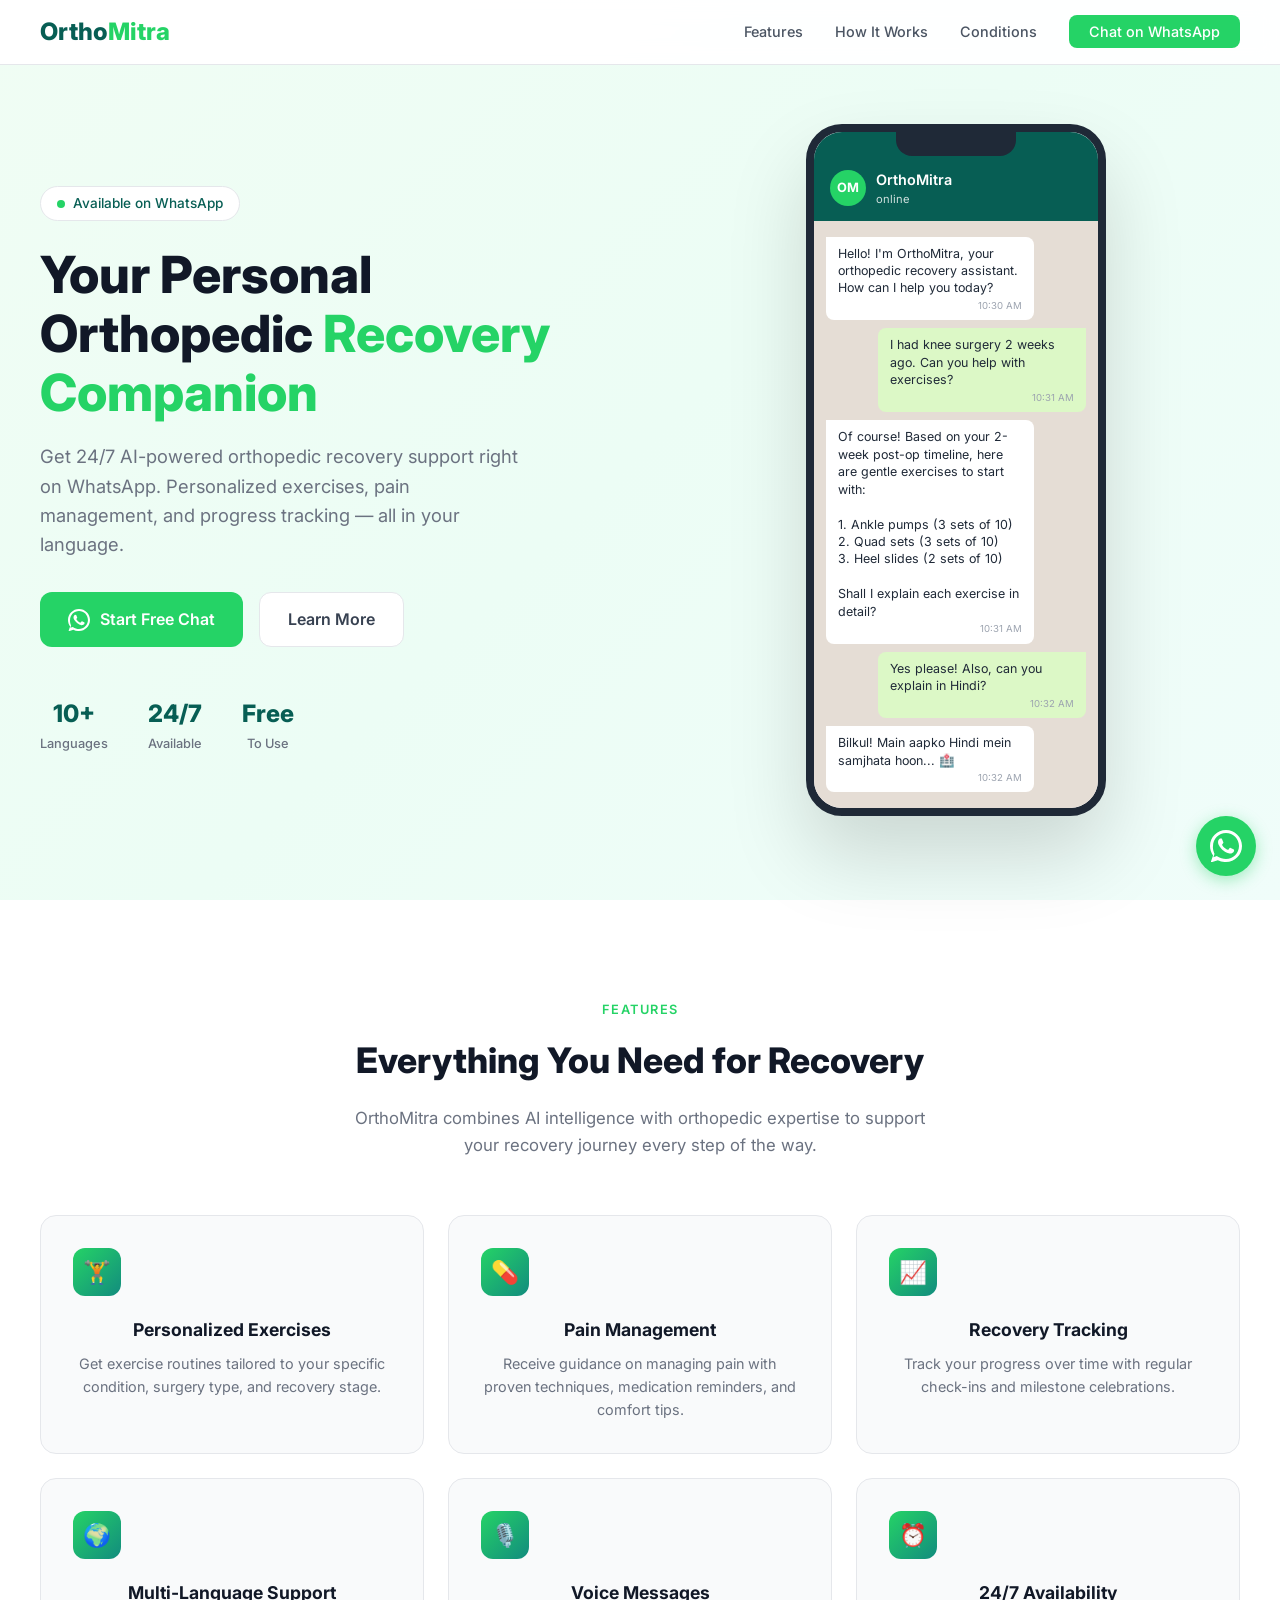
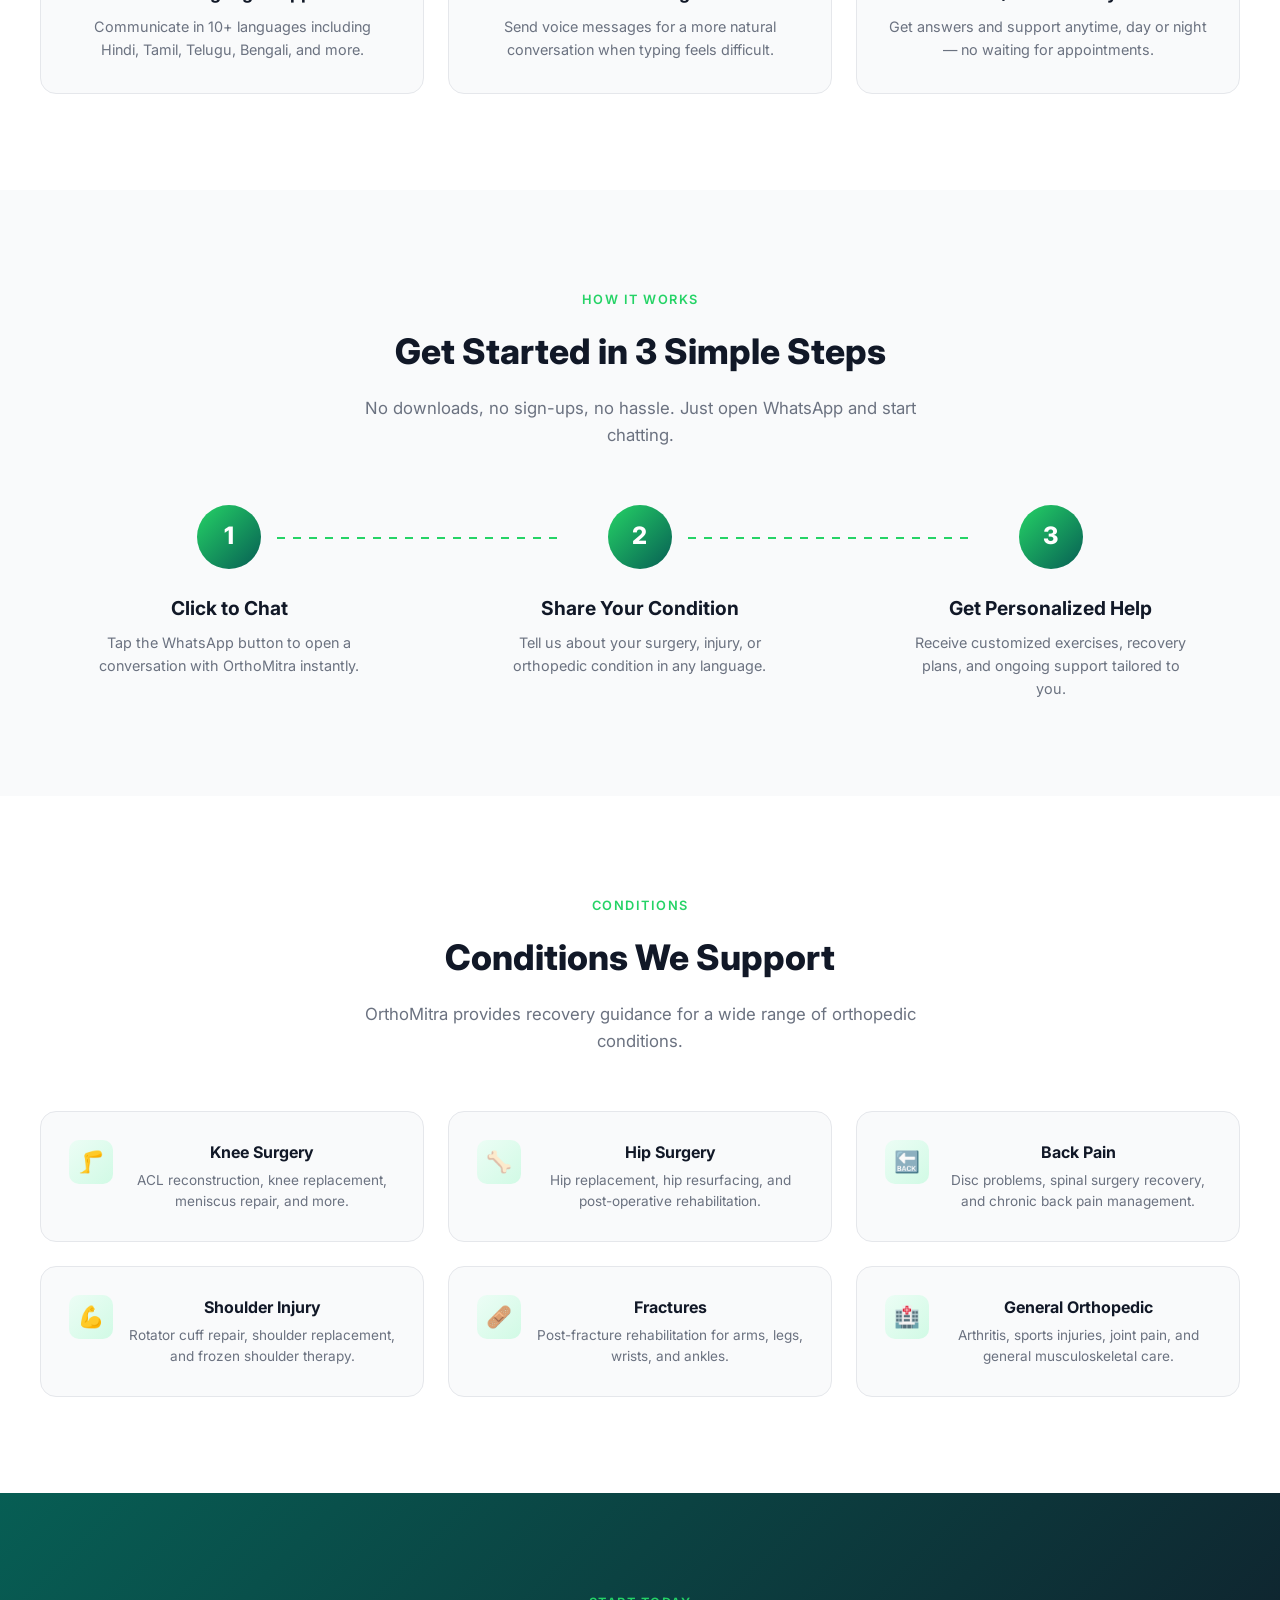
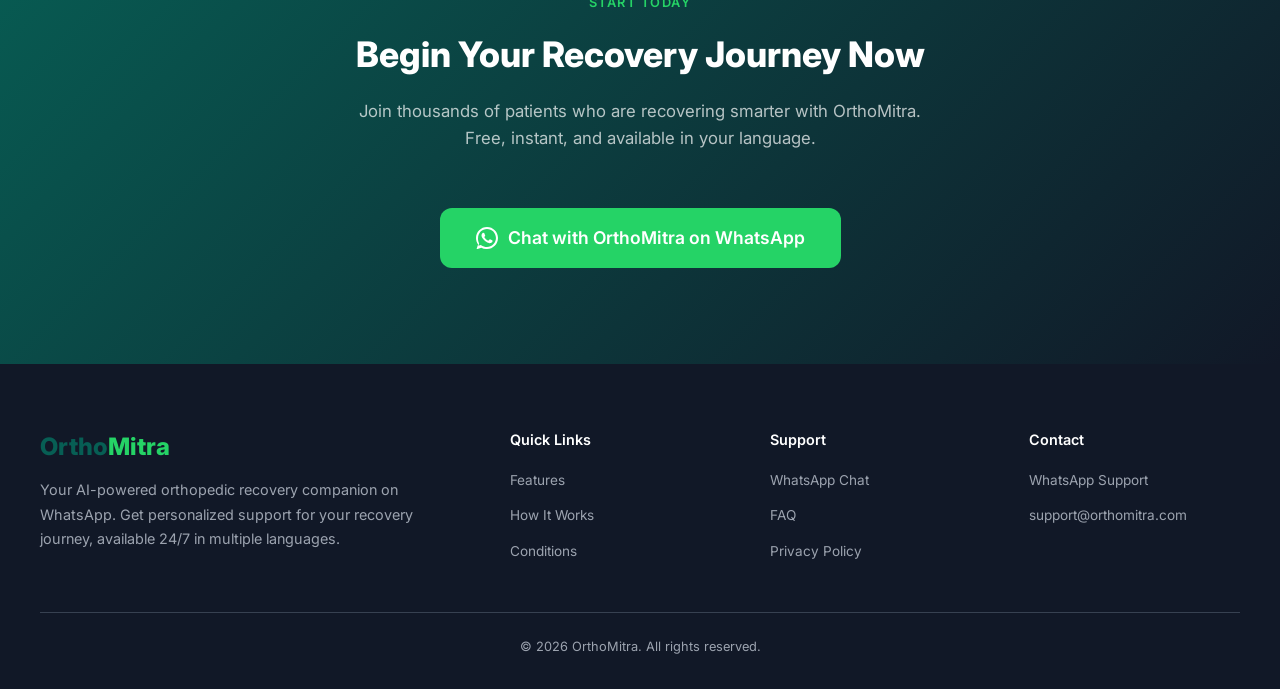
==== index.html @ d4fd75f3 "Add OrthoMitra landing page Single-page landing site for AI-powered orthopedic recovery assistant on" ====
<!DOCTYPE html>
<html lang="en">
<head>
    <meta charset="UTF-8">
    <meta name="viewport" content="width=device-width, initial-scale=1.0">
    <title>OrthoMitra - AI-Powered Orthopedic Recovery Assistant on WhatsApp</title>
    <meta name="description" content="OrthoMitra is your personal AI-powered orthopedic recovery companion available 24/7 on WhatsApp. Get personalized exercises, pain management tips, and recovery tracking.">
    <link rel="preconnect" href="https://fonts.googleapis.com">
    <link rel="preconnect" href="https://fonts.gstatic.com" crossorigin>
    <link href="https://fonts.googleapis.com/css2?family=Inter:wght@400;500;600;700;800&display=swap" rel="stylesheet">
    <style>
        *, *::before, *::after {
            margin: 0;
            padding: 0;
            box-sizing: border-box;
        }

        :root {
            --green: #25D366;
            --green-dark: #1da851;
            --teal: #075E54;
            --teal-light: #128C7E;
            --white: #ffffff;
            --gray-50: #f9fafb;
            --gray-100: #f3f4f6;
            --gray-200: #e5e7eb;
            --gray-400: #9ca3af;
            --gray-500: #6b7280;
            --gray-600: #4b5563;
            --gray-700: #374151;
            --gray-800: #1f2937;
            --gray-900: #111827;
        }

        html {
            scroll-behavior: smooth;
        }

        body {
            font-family: 'Inter', sans-serif;
            color: var(--gray-800);
            line-height: 1.6;
            overflow-x: hidden;
        }

        a {
            text-decoration: none;
            color: inherit;
        }

        /* Navbar */
        .navbar {
            position: fixed;
            top: 0;
            left: 0;
            right: 0;
            z-index: 1000;
            background: rgba(255, 255, 255, 0.95);
            backdrop-filter: blur(10px);
            border-bottom: 1px solid var(--gray-200);
            padding: 0 24px;
        }

        .navbar-inner {
            max-width: 1200px;
            margin: 0 auto;
            display: flex;
            align-items: center;
            justify-content: space-between;
            height: 64px;
        }

        .logo {
            font-size: 1.5rem;
            font-weight: 800;
            color: var(--teal);
        }

        .logo span {
            color: var(--green);
        }

        .nav-links {
            display: flex;
            gap: 32px;
            list-style: none;
        }

        .nav-links a {
            font-size: 0.9rem;
            font-weight: 500;
            color: var(--gray-600);
            transition: color 0.2s;
        }

        .nav-links a:hover {
            color: var(--teal);
        }

        .nav-cta {
            background: var(--green);
            color: var(--white) !important;
            padding: 8px 20px;
            border-radius: 8px;
            font-weight: 600;
            transition: background 0.2s;
        }

        .nav-cta:hover {
            background: var(--green-dark);
        }

        .mobile-menu-btn {
            display: none;
            background: none;
            border: none;
            cursor: pointer;
            padding: 8px;
        }

        .mobile-menu-btn span {
            display: block;
            width: 24px;
            height: 2px;
            background: var(--gray-700);
            margin: 6px 0;
            transition: 0.3s;
        }

        /* Hero */
        .hero {
            padding: 120px 24px 80px;
            background: linear-gradient(135deg, #f0fdf4 0%, #ecfdf5 50%, #f0fdfa 100%);
            min-height: 100vh;
            display: flex;
            align-items: center;
        }

        .hero-inner {
            max-width: 1200px;
            margin: 0 auto;
            display: grid;
            grid-template-columns: 1fr 1fr;
            gap: 64px;
            align-items: center;
            width: 100%;
        }

        .hero-badge {
            display: inline-flex;
            align-items: center;
            gap: 8px;
            background: var(--white);
            border: 1px solid var(--gray-200);
            border-radius: 100px;
            padding: 6px 16px;
            font-size: 0.85rem;
            font-weight: 500;
            color: var(--teal);
            margin-bottom: 24px;
        }

        .hero-badge-dot {
            width: 8px;
            height: 8px;
            background: var(--green);
            border-radius: 50%;
            animation: pulse 2s infinite;
        }

        @keyframes pulse {
            0%, 100% { opacity: 1; }
            50% { opacity: 0.5; }
        }

        .hero h1 {
            font-size: 3.2rem;
            font-weight: 800;
            line-height: 1.15;
            color: var(--gray-900);
            margin-bottom: 20px;
        }

        .hero h1 .highlight {
            color: var(--green);
        }

        .hero-subtitle {
            font-size: 1.15rem;
            color: var(--gray-500);
            margin-bottom: 32px;
            max-width: 480px;
        }

        .hero-buttons {
            display: flex;
            gap: 16px;
            margin-bottom: 48px;
            flex-wrap: wrap;
        }

        .btn {
            display: inline-flex;
            align-items: center;
            gap: 10px;
            padding: 14px 28px;
            border-radius: 12px;
            font-size: 1rem;
            font-weight: 600;
            font-family: 'Inter', sans-serif;
            cursor: pointer;
            border: none;
            transition: all 0.2s;
        }

        .btn-primary {
            background: var(--green);
            color: var(--white);
        }

        .btn-primary:hover {
            background: var(--green-dark);
            transform: translateY(-1px);
            box-shadow: 0 4px 12px rgba(37, 211, 102, 0.4);
        }

        .btn-secondary {
            background: var(--white);
            color: var(--gray-700);
            border: 1px solid var(--gray-200);
        }

        .btn-secondary:hover {
            border-color: var(--gray-400);
            transform: translateY(-1px);
        }

        .hero-stats {
            display: flex;
            gap: 40px;
        }

        .hero-stat {
            text-align: center;
        }

        .hero-stat-value {
            font-size: 1.5rem;
            font-weight: 800;
            color: var(--teal);
        }

        .hero-stat-label {
            font-size: 0.8rem;
            color: var(--gray-500);
            font-weight: 500;
        }

        /* Phone Mockup */
        .phone-mockup {
            position: relative;
            display: flex;
            justify-content: center;
        }

        .phone {
            width: 300px;
            background: var(--white);
            border-radius: 36px;
            border: 8px solid var(--gray-800);
            overflow: hidden;
            box-shadow: 0 40px 80px rgba(0, 0, 0, 0.15);
            position: relative;
        }

        .phone-notch {
            position: absolute;
            top: 0;
            left: 50%;
            transform: translateX(-50%);
            width: 120px;
            height: 24px;
            background: var(--gray-800);
            border-radius: 0 0 16px 16px;
            z-index: 10;
        }

        .phone-header {
            background: var(--teal);
            padding: 36px 16px 12px;
            display: flex;
            align-items: center;
            gap: 10px;
        }

        .phone-avatar {
            width: 36px;
            height: 36px;
            background: var(--green);
            border-radius: 50%;
            display: flex;
            align-items: center;
            justify-content: center;
            font-size: 0.8rem;
            font-weight: 700;
            color: var(--white);
        }

        .phone-header-text {
            color: var(--white);
        }

        .phone-header-name {
            font-size: 0.9rem;
            font-weight: 600;
        }

        .phone-header-status {
            font-size: 0.7rem;
            opacity: 0.8;
        }

        .phone-chat {
            background: #e5ddd5;
            padding: 16px 12px;
            min-height: 360px;
            display: flex;
            flex-direction: column;
            gap: 8px;
        }

        .chat-bubble {
            max-width: 80%;
            padding: 8px 12px;
            border-radius: 8px;
            font-size: 0.78rem;
            line-height: 1.4;
        }

        .chat-bubble.received {
            background: var(--white);
            align-self: flex-start;
            border-top-left-radius: 0;
        }

        .chat-bubble.sent {
            background: #dcf8c6;
            align-self: flex-end;
            border-top-right-radius: 0;
        }

        .chat-time {
            font-size: 0.6rem;
            color: var(--gray-400);
            text-align: right;
            margin-top: 2px;
        }

        /* Sections shared */
        .section {
            padding: 96px 24px;
        }

        .section-inner {
            max-width: 1200px;
            margin: 0 auto;
        }

        .section-label {
            display: inline-block;
            font-size: 0.8rem;
            font-weight: 600;
            color: var(--green);
            text-transform: uppercase;
            letter-spacing: 1.5px;
            margin-bottom: 12px;
        }

        .section-title {
            font-size: 2.2rem;
            font-weight: 800;
            color: var(--gray-900);
            margin-bottom: 16px;
        }

        .section-subtitle {
            font-size: 1.05rem;
            color: var(--gray-500);
            max-width: 600px;
            margin-bottom: 56px;
        }

        .section-center {
            text-align: center;
        }

        .section-center .section-subtitle {
            margin-left: auto;
            margin-right: auto;
        }

        /* Features */
        .features {
            background: var(--white);
        }

        .features-grid {
            display: grid;
            grid-template-columns: repeat(3, 1fr);
            gap: 24px;
        }

        .feature-card {
            background: var(--gray-50);
            border: 1px solid var(--gray-200);
            border-radius: 16px;
            padding: 32px;
            transition: all 0.2s;
        }

        .feature-card:hover {
            transform: translateY(-4px);
            box-shadow: 0 12px 24px rgba(0, 0, 0, 0.06);
            border-color: var(--green);
        }

        .feature-icon {
            width: 48px;
            height: 48px;
            background: linear-gradient(135deg, var(--green), var(--teal-light));
            border-radius: 12px;
            display: flex;
            align-items: center;
            justify-content: center;
            font-size: 1.4rem;
            margin-bottom: 20px;
        }

        .feature-card h3 {
            font-size: 1.1rem;
            font-weight: 700;
            color: var(--gray-900);
            margin-bottom: 8px;
        }

        .feature-card p {
            font-size: 0.9rem;
            color: var(--gray-500);
            line-height: 1.6;
        }

        /* How It Works */
        .how-it-works {
            background: var(--gray-50);
        }

        .steps {
            display: grid;
            grid-template-columns: repeat(3, 1fr);
            gap: 32px;
            position: relative;
        }

        .step {
            text-align: center;
            position: relative;
        }

        .step-number {
            width: 64px;
            height: 64px;
            background: linear-gradient(135deg, var(--green), var(--teal));
            border-radius: 50%;
            display: flex;
            align-items: center;
            justify-content: center;
            font-size: 1.5rem;
            font-weight: 800;
            color: var(--white);
            margin: 0 auto 24px;
        }

        .step h3 {
            font-size: 1.2rem;
            font-weight: 700;
            color: var(--gray-900);
            margin-bottom: 8px;
        }

        .step p {
            font-size: 0.9rem;
            color: var(--gray-500);
            max-width: 280px;
            margin: 0 auto;
        }

        .step-connector {
            display: none;
        }

        @media (min-width: 769px) {
            .step-connector {
                display: block;
                position: absolute;
                top: 32px;
                left: calc(50% + 48px);
                width: calc(100% - 96px);
                height: 2px;
                background: repeating-linear-gradient(
                    90deg,
                    var(--green) 0,
                    var(--green) 8px,
                    transparent 8px,
                    transparent 16px
                );
            }

            .step:last-child .step-connector {
                display: none;
            }
        }

        /* Conditions */
        .conditions {
            background: var(--white);
        }

        .conditions-grid {
            display: grid;
            grid-template-columns: repeat(3, 1fr);
            gap: 24px;
        }

        .condition-card {
            background: var(--gray-50);
            border: 1px solid var(--gray-200);
            border-radius: 16px;
            padding: 28px;
            display: flex;
            align-items: flex-start;
            gap: 16px;
            transition: all 0.2s;
        }

        .condition-card:hover {
            transform: translateY(-4px);
            box-shadow: 0 12px 24px rgba(0, 0, 0, 0.06);
            border-color: var(--green);
        }

        .condition-icon {
            width: 44px;
            height: 44px;
            min-width: 44px;
            background: linear-gradient(135deg, #ecfdf5, #d1fae5);
            border-radius: 10px;
            display: flex;
            align-items: center;
            justify-content: center;
            font-size: 1.3rem;
        }

        .condition-card h3 {
            font-size: 1rem;
            font-weight: 700;
            color: var(--gray-900);
            margin-bottom: 4px;
        }

        .condition-card p {
            font-size: 0.85rem;
            color: var(--gray-500);
        }

        /* CTA Section */
        .cta-section {
            background: linear-gradient(135deg, var(--teal) 0%, var(--gray-900) 100%);
            text-align: center;
        }

        .cta-section .section-title {
            color: var(--white);
        }

        .cta-section .section-subtitle {
            color: rgba(255, 255, 255, 0.7);
            margin-left: auto;
            margin-right: auto;
        }

        .cta-section .btn-primary {
            font-size: 1.1rem;
            padding: 16px 36px;
        }

        /* Footer */
        .footer {
            background: var(--gray-900);
            color: var(--gray-400);
            padding: 64px 24px 32px;
        }

        .footer-inner {
            max-width: 1200px;
            margin: 0 auto;
        }

        .footer-grid {
            display: grid;
            grid-template-columns: 2fr 1fr 1fr 1fr;
            gap: 48px;
            margin-bottom: 48px;
        }

        .footer-brand p {
            font-size: 0.9rem;
            line-height: 1.7;
            margin-top: 12px;
        }

        .footer h4 {
            color: var(--white);
            font-size: 0.9rem;
            font-weight: 600;
            margin-bottom: 16px;
        }

        .footer-links {
            list-style: none;
            display: flex;
            flex-direction: column;
            gap: 10px;
        }

        .footer-links a {
            font-size: 0.85rem;
            transition: color 0.2s;
        }

        .footer-links a:hover {
            color: var(--green);
        }

        .footer-bottom {
            border-top: 1px solid var(--gray-700);
            padding-top: 24px;
            text-align: center;
            font-size: 0.8rem;
        }

        /* Floating WhatsApp Button */
        .whatsapp-float {
            position: fixed;
            bottom: 24px;
            right: 24px;
            z-index: 999;
            width: 60px;
            height: 60px;
            background: var(--green);
            border-radius: 50%;
            display: flex;
            align-items: center;
            justify-content: center;
            box-shadow: 0 4px 16px rgba(37, 211, 102, 0.4);
            transition: all 0.3s;
        }

        .whatsapp-float:hover {
            transform: scale(1.1);
            box-shadow: 0 6px 24px rgba(37, 211, 102, 0.5);
        }

        .whatsapp-float svg {
            width: 32px;
            height: 32px;
            fill: var(--white);
        }

        /* Mobile Responsive */
        @media (max-width: 1024px) {
            .hero h1 {
                font-size: 2.5rem;
            }

            .features-grid,
            .conditions-grid {
                grid-template-columns: repeat(2, 1fr);
            }

            .footer-grid {
                grid-template-columns: 1fr 1fr;
                gap: 32px;
            }
        }

        @media (max-width: 768px) {
            .nav-links {
                display: none;
                position: absolute;
                top: 64px;
                left: 0;
                right: 0;
                background: var(--white);
                flex-direction: column;
                padding: 16px 24px;
                gap: 16px;
                border-bottom: 1px solid var(--gray-200);
            }

            .nav-links.active {
                display: flex;
            }

            .mobile-menu-btn {
                display: block;
            }

            .hero-inner {
                grid-template-columns: 1fr;
                gap: 48px;
                text-align: center;
            }

            .hero h1 {
                font-size: 2.2rem;
            }

            .hero-subtitle {
                margin-left: auto;
                margin-right: auto;
            }

            .hero-buttons {
                justify-content: center;
            }

            .hero-stats {
                justify-content: center;
            }

            .phone {
                width: 260px;
            }

            .features-grid,
            .steps,
            .conditions-grid {
                grid-template-columns: 1fr;
            }

            .section-title {
                font-size: 1.8rem;
            }

            .footer-grid {
                grid-template-columns: 1fr;
                gap: 32px;
            }
        }
    </style>
</head>
<body>

    <!-- Navbar -->
    <nav class="navbar">
        <div class="navbar-inner">
            <a href="#" class="logo">Ortho<span>Mitra</span></a>
            <ul class="nav-links" id="navLinks">
                <li><a href="#features">Features</a></li>
                <li><a href="#how-it-works">How It Works</a></li>
                <li><a href="#conditions">Conditions</a></li>
                <li><a href="#" class="nav-cta" id="navCtaBtn">Chat on WhatsApp</a></li>
            </ul>
            <button class="mobile-menu-btn" id="mobileMenuBtn" aria-label="Toggle menu">
                <span></span>
                <span></span>
                <span></span>
            </button>
        </div>
    </nav>

    <!-- Hero -->
    <section class="hero" id="hero">
        <div class="hero-inner">
            <div class="hero-content">
                <div class="hero-badge">
                    <span class="hero-badge-dot"></span>
                    Available on WhatsApp
                </div>
                <h1>Your Personal Orthopedic <span class="highlight">Recovery Companion</span></h1>
                <p class="hero-subtitle">Get 24/7 AI-powered orthopedic recovery support right on WhatsApp. Personalized exercises, pain management, and progress tracking — all in your language.</p>
                <div class="hero-buttons">
                    <a href="#" class="btn btn-primary" id="heroCtaBtn">
                        <svg width="22" height="22" viewBox="0 0 24 24" fill="currentColor"><path d="M17.472 14.382c-.297-.149-1.758-.867-2.03-.967-.273-.099-.471-.148-.67.15-.197.297-.767.966-.94 1.164-.173.199-.347.223-.644.075-.297-.15-1.255-.463-2.39-1.475-.883-.788-1.48-1.761-1.653-2.059-.173-.297-.018-.458.13-.606.134-.133.298-.347.446-.52.149-.174.198-.298.298-.497.099-.198.05-.371-.025-.52-.075-.149-.669-1.612-.916-2.207-.242-.579-.487-.5-.669-.51-.173-.008-.371-.01-.57-.01-.198 0-.52.074-.792.372-.272.297-1.04 1.016-1.04 2.479 0 1.462 1.065 2.875 1.213 3.074.149.198 2.096 3.2 5.077 4.487.709.306 1.262.489 1.694.625.712.227 1.36.195 1.871.118.571-.085 1.758-.719 2.006-1.413.248-.694.248-1.289.173-1.413-.074-.124-.272-.198-.57-.347z"/><path d="M12 0C5.373 0 0 5.373 0 12c0 2.625.846 5.059 2.284 7.034L.789 23.492a.5.5 0 00.611.611l4.458-1.495A11.96 11.96 0 0012 24c6.627 0 12-5.373 12-12S18.627 0 12 0zm0 21.75c-2.35 0-4.527-.7-6.35-1.902l-.45-.29-2.645.887.887-2.645-.29-.45A9.71 9.71 0 012.25 12c0-5.385 4.365-9.75 9.75-9.75s9.75 4.365 9.75 9.75-4.365 9.75-9.75 9.75z"/></svg>
                        Start Free Chat
                    </a>
                    <a href="#how-it-works" class="btn btn-secondary">Learn More</a>
                </div>
                <div class="hero-stats">
                    <div class="hero-stat">
                        <div class="hero-stat-value">10+</div>
                        <div class="hero-stat-label">Languages</div>
                    </div>
                    <div class="hero-stat">
                        <div class="hero-stat-value">24/7</div>
                        <div class="hero-stat-label">Available</div>
                    </div>
                    <div class="hero-stat">
                        <div class="hero-stat-value">Free</div>
                        <div class="hero-stat-label">To Use</div>
                    </div>
                </div>
            </div>
            <div class="phone-mockup">
                <div class="phone">
                    <div class="phone-notch"></div>
                    <div class="phone-header">
                        <div class="phone-avatar">OM</div>
                        <div class="phone-header-text">
                            <div class="phone-header-name">OrthoMitra</div>
                            <div class="phone-header-status">online</div>
                        </div>
                    </div>
                    <div class="phone-chat">
                        <div class="chat-bubble received">
                            Hello! I'm OrthoMitra, your orthopedic recovery assistant. How can I help you today?
                            <div class="chat-time">10:30 AM</div>
                        </div>
                        <div class="chat-bubble sent">
                            I had knee surgery 2 weeks ago. Can you help with exercises?
                            <div class="chat-time">10:31 AM</div>
                        </div>
                        <div class="chat-bubble received">
                            Of course! Based on your 2-week post-op timeline, here are gentle exercises to start with:
                            <br><br>
                            1. Ankle pumps (3 sets of 10)<br>
                            2. Quad sets (3 sets of 10)<br>
                            3. Heel slides (2 sets of 10)
                            <br><br>
                            Shall I explain each exercise in detail?
                            <div class="chat-time">10:31 AM</div>
                        </div>
                        <div class="chat-bubble sent">
                            Yes please! Also, can you explain in Hindi?
                            <div class="chat-time">10:32 AM</div>
                        </div>
                        <div class="chat-bubble received">
                            Bilkul! Main aapko Hindi mein samjhata hoon... 🏥
                            <div class="chat-time">10:32 AM</div>
                        </div>
                    </div>
                </div>
            </div>
        </div>
    </section>

    <!-- Features -->
    <section class="section features" id="features">
        <div class="section-inner section-center">
            <span class="section-label">Features</span>
            <h2 class="section-title">Everything You Need for Recovery</h2>
            <p class="section-subtitle">OrthoMitra combines AI intelligence with orthopedic expertise to support your recovery journey every step of the way.</p>
            <div class="features-grid">
                <div class="feature-card">
                    <div class="feature-icon">🏋️</div>
                    <h3>Personalized Exercises</h3>
                    <p>Get exercise routines tailored to your specific condition, surgery type, and recovery stage.</p>
                </div>
                <div class="feature-card">
                    <div class="feature-icon">💊</div>
                    <h3>Pain Management</h3>
                    <p>Receive guidance on managing pain with proven techniques, medication reminders, and comfort tips.</p>
                </div>
                <div class="feature-card">
                    <div class="feature-icon">📈</div>
                    <h3>Recovery Tracking</h3>
                    <p>Track your progress over time with regular check-ins and milestone celebrations.</p>
                </div>
                <div class="feature-card">
                    <div class="feature-icon">🌍</div>
                    <h3>Multi-Language Support</h3>
                    <p>Communicate in 10+ languages including Hindi, Tamil, Telugu, Bengali, and more.</p>
                </div>
                <div class="feature-card">
                    <div class="feature-icon">🎙️</div>
                    <h3>Voice Messages</h3>
                    <p>Send voice messages for a more natural conversation when typing feels difficult.</p>
                </div>
                <div class="feature-card">
                    <div class="feature-icon">⏰</div>
                    <h3>24/7 Availability</h3>
                    <p>Get answers and support anytime, day or night — no waiting for appointments.</p>
                </div>
            </div>
        </div>
    </section>

    <!-- How It Works -->
    <section class="section how-it-works" id="how-it-works">
        <div class="section-inner section-center">
            <span class="section-label">How It Works</span>
            <h2 class="section-title">Get Started in 3 Simple Steps</h2>
            <p class="section-subtitle">No downloads, no sign-ups, no hassle. Just open WhatsApp and start chatting.</p>
            <div class="steps">
                <div class="step">
                    <div class="step-number">1</div>
                    <div class="step-connector"></div>
                    <h3>Click to Chat</h3>
                    <p>Tap the WhatsApp button to open a conversation with OrthoMitra instantly.</p>
                </div>
                <div class="step">
                    <div class="step-number">2</div>
                    <div class="step-connector"></div>
                    <h3>Share Your Condition</h3>
                    <p>Tell us about your surgery, injury, or orthopedic condition in any language.</p>
                </div>
                <div class="step">
                    <div class="step-number">3</div>
                    <div class="step-connector"></div>
                    <h3>Get Personalized Help</h3>
                    <p>Receive customized exercises, recovery plans, and ongoing support tailored to you.</p>
                </div>
            </div>
        </div>
    </section>

    <!-- Conditions -->
    <section class="section conditions" id="conditions">
        <div class="section-inner section-center">
            <span class="section-label">Conditions</span>
            <h2 class="section-title">Conditions We Support</h2>
            <p class="section-subtitle">OrthoMitra provides recovery guidance for a wide range of orthopedic conditions.</p>
            <div class="conditions-grid">
                <div class="condition-card">
                    <div class="condition-icon">🦵</div>
                    <div>
                        <h3>Knee Surgery</h3>
                        <p>ACL reconstruction, knee replacement, meniscus repair, and more.</p>
                    </div>
                </div>
                <div class="condition-card">
                    <div class="condition-icon">🦴</div>
                    <div>
                        <h3>Hip Surgery</h3>
                        <p>Hip replacement, hip resurfacing, and post-operative rehabilitation.</p>
                    </div>
                </div>
                <div class="condition-card">
                    <div class="condition-icon">🔙</div>
                    <div>
                        <h3>Back Pain</h3>
                        <p>Disc problems, spinal surgery recovery, and chronic back pain management.</p>
                    </div>
                </div>
                <div class="condition-card">
                    <div class="condition-icon">💪</div>
                    <div>
                        <h3>Shoulder Injury</h3>
                        <p>Rotator cuff repair, shoulder replacement, and frozen shoulder therapy.</p>
                    </div>
                </div>
                <div class="condition-card">
                    <div class="condition-icon">🩹</div>
                    <div>
                        <h3>Fractures</h3>
                        <p>Post-fracture rehabilitation for arms, legs, wrists, and ankles.</p>
                    </div>
                </div>
                <div class="condition-card">
                    <div class="condition-icon">🏥</div>
                    <div>
                        <h3>General Orthopedic</h3>
                        <p>Arthritis, sports injuries, joint pain, and general musculoskeletal care.</p>
                    </div>
                </div>
            </div>
        </div>
    </section>

    <!-- CTA -->
    <section class="section cta-section">
        <div class="section-inner section-center">
            <span class="section-label" style="color: var(--green);">Start Today</span>
            <h2 class="section-title">Begin Your Recovery Journey Now</h2>
            <p class="section-subtitle">Join thousands of patients who are recovering smarter with OrthoMitra. Free, instant, and available in your language.</p>
            <a href="#" class="btn btn-primary" id="ctaBtn">
                <svg width="22" height="22" viewBox="0 0 24 24" fill="currentColor"><path d="M17.472 14.382c-.297-.149-1.758-.867-2.03-.967-.273-.099-.471-.148-.67.15-.197.297-.767.966-.94 1.164-.173.199-.347.223-.644.075-.297-.15-1.255-.463-2.39-1.475-.883-.788-1.48-1.761-1.653-2.059-.173-.297-.018-.458.13-.606.134-.133.298-.347.446-.52.149-.174.198-.298.298-.497.099-.198.05-.371-.025-.52-.075-.149-.669-1.612-.916-2.207-.242-.579-.487-.5-.669-.51-.173-.008-.371-.01-.57-.01-.198 0-.52.074-.792.372-.272.297-1.04 1.016-1.04 2.479 0 1.462 1.065 2.875 1.213 3.074.149.198 2.096 3.2 5.077 4.487.709.306 1.262.489 1.694.625.712.227 1.36.195 1.871.118.571-.085 1.758-.719 2.006-1.413.248-.694.248-1.289.173-1.413-.074-.124-.272-.198-.57-.347z"/><path d="M12 0C5.373 0 0 5.373 0 12c0 2.625.846 5.059 2.284 7.034L.789 23.492a.5.5 0 00.611.611l4.458-1.495A11.96 11.96 0 0012 24c6.627 0 12-5.373 12-12S18.627 0 12 0zm0 21.75c-2.35 0-4.527-.7-6.35-1.902l-.45-.29-2.645.887.887-2.645-.29-.45A9.71 9.71 0 012.25 12c0-5.385 4.365-9.75 9.75-9.75s9.75 4.365 9.75 9.75-4.365 9.75-9.75 9.75z"/></svg>
                Chat with OrthoMitra on WhatsApp
            </a>
        </div>
    </section>

    <!-- Footer -->
    <footer class="footer">
        <div class="footer-inner">
            <div class="footer-grid">
                <div class="footer-brand">
                    <div class="logo">Ortho<span>Mitra</span></div>
                    <p>Your AI-powered orthopedic recovery companion on WhatsApp. Get personalized support for your recovery journey, available 24/7 in multiple languages.</p>
                </div>
                <div>
                    <h4>Quick Links</h4>
                    <ul class="footer-links">
                        <li><a href="#features">Features</a></li>
                        <li><a href="#how-it-works">How It Works</a></li>
                        <li><a href="#conditions">Conditions</a></li>
                    </ul>
                </div>
                <div>
                    <h4>Support</h4>
                    <ul class="footer-links">
                        <li><a href="#" id="footerWhatsappLink">WhatsApp Chat</a></li>
                        <li><a href="#">FAQ</a></li>
                        <li><a href="#">Privacy Policy</a></li>
                    </ul>
                </div>
                <div>
                    <h4>Contact</h4>
                    <ul class="footer-links">
                        <li><a href="#" id="footerPhoneLink">WhatsApp Support</a></li>
                        <li><a href="mailto:support@orthomitra.com">support@orthomitra.com</a></li>
                    </ul>
                </div>
            </div>
            <div class="footer-bottom">
                &copy; 2026 OrthoMitra. All rights reserved.
            </div>
        </div>
    </footer>

    <!-- Floating WhatsApp Button -->
    <a href="#" class="whatsapp-float" id="whatsappFloat" aria-label="Chat on WhatsApp">
        <svg viewBox="0 0 24 24"><path d="M17.472 14.382c-.297-.149-1.758-.867-2.03-.967-.273-.099-.471-.148-.67.15-.197.297-.767.966-.94 1.164-.173.199-.347.223-.644.075-.297-.15-1.255-.463-2.39-1.475-.883-.788-1.48-1.761-1.653-2.059-.173-.297-.018-.458.13-.606.134-.133.298-.347.446-.52.149-.174.198-.298.298-.497.099-.198.05-.371-.025-.52-.075-.149-.669-1.612-.916-2.207-.242-.579-.487-.5-.669-.51-.173-.008-.371-.01-.57-.01-.198 0-.52.074-.792.372-.272.297-1.04 1.016-1.04 2.479 0 1.462 1.065 2.875 1.213 3.074.149.198 2.096 3.2 5.077 4.487.709.306 1.262.489 1.694.625.712.227 1.36.195 1.871.118.571-.085 1.758-.719 2.006-1.413.248-.694.248-1.289.173-1.413-.074-.124-.272-.198-.57-.347z"/><path d="M12 0C5.373 0 0 5.373 0 12c0 2.625.846 5.059 2.284 7.034L.789 23.492a.5.5 0 00.611.611l4.458-1.495A11.96 11.96 0 0012 24c6.627 0 12-5.373 12-12S18.627 0 12 0zm0 21.75c-2.35 0-4.527-.7-6.35-1.902l-.45-.29-2.645.887.887-2.645-.29-.45A9.71 9.71 0 012.25 12c0-5.385 4.365-9.75 9.75-9.75s9.75 4.365 9.75 9.75-4.365 9.75-9.75 9.75z"/></svg>
    </a>

    <script>
        // =============================================
        // CONFIGURATION - Update phone number here
        // =============================================
        const CONFIG = {
            whatsappNumber: '919999999999', // Replace with actual WhatsApp number (country code + number, no + or spaces)
            whatsappMessage: 'Hi! I need help with my orthopedic recovery.',
        };

        // Build WhatsApp URL
        function getWhatsAppURL() {
            const message = encodeURIComponent(CONFIG.whatsappMessage);
            return `https://wa.me/${CONFIG.whatsappNumber}?text=${message}`;
        }

        // Set all WhatsApp links
        function initWhatsAppLinks() {
            const url = getWhatsAppURL();
            const linkIds = ['navCtaBtn', 'heroCtaBtn', 'ctaBtn', 'whatsappFloat', 'footerWhatsappLink', 'footerPhoneLink'];
            linkIds.forEach(function(id) {
                const el = document.getElementById(id);
                if (el) {
                    el.href = url;
                    el.target = '_blank';
                    el.rel = 'noopener noreferrer';
                }
            });
        }

        // Mobile menu toggle
        document.getElementById('mobileMenuBtn').addEventListener('click', function() {
            document.getElementById('navLinks').classList.toggle('active');
        });

        // Close mobile menu on link click
        document.querySelectorAll('.nav-links a').forEach(function(link) {
            link.addEventListener('click', function() {
                document.getElementById('navLinks').classList.remove('active');
            });
        });

        // Initialize
        initWhatsAppLinks();
    </script>

</body>
</html>
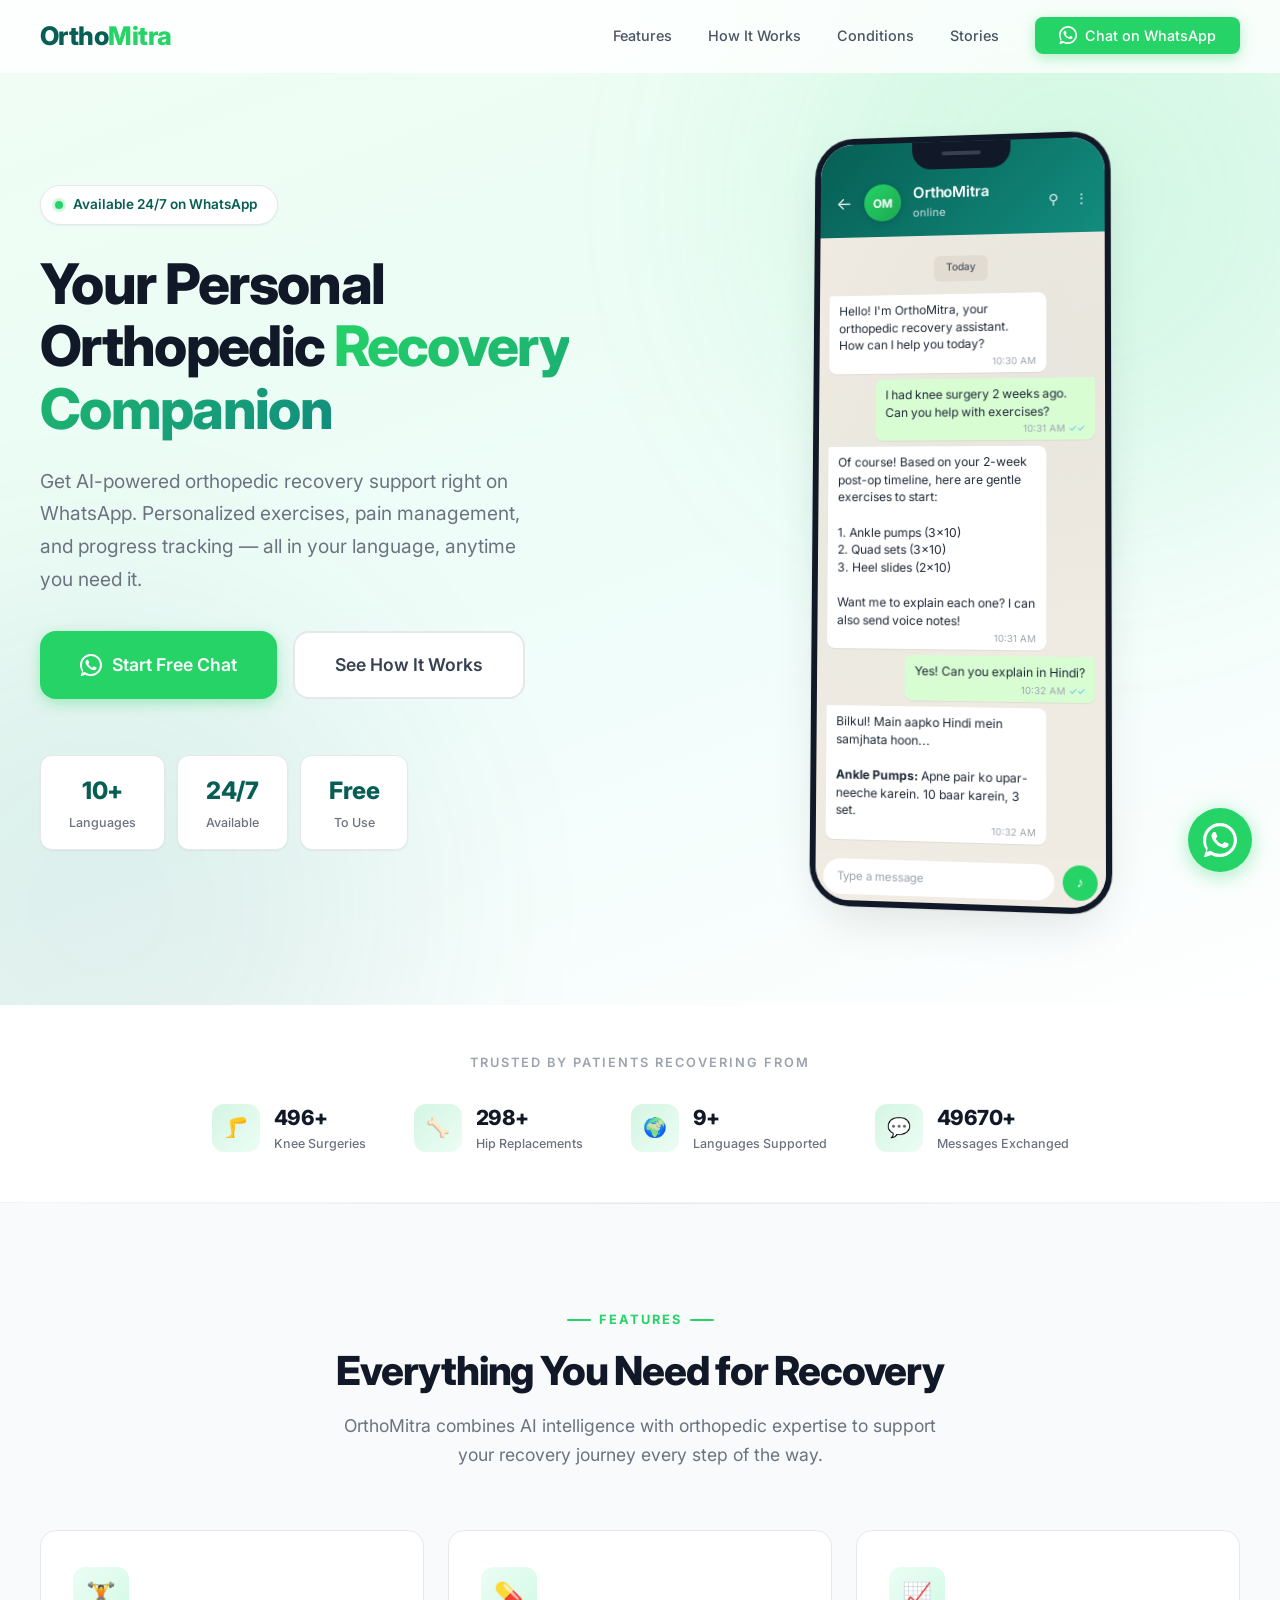
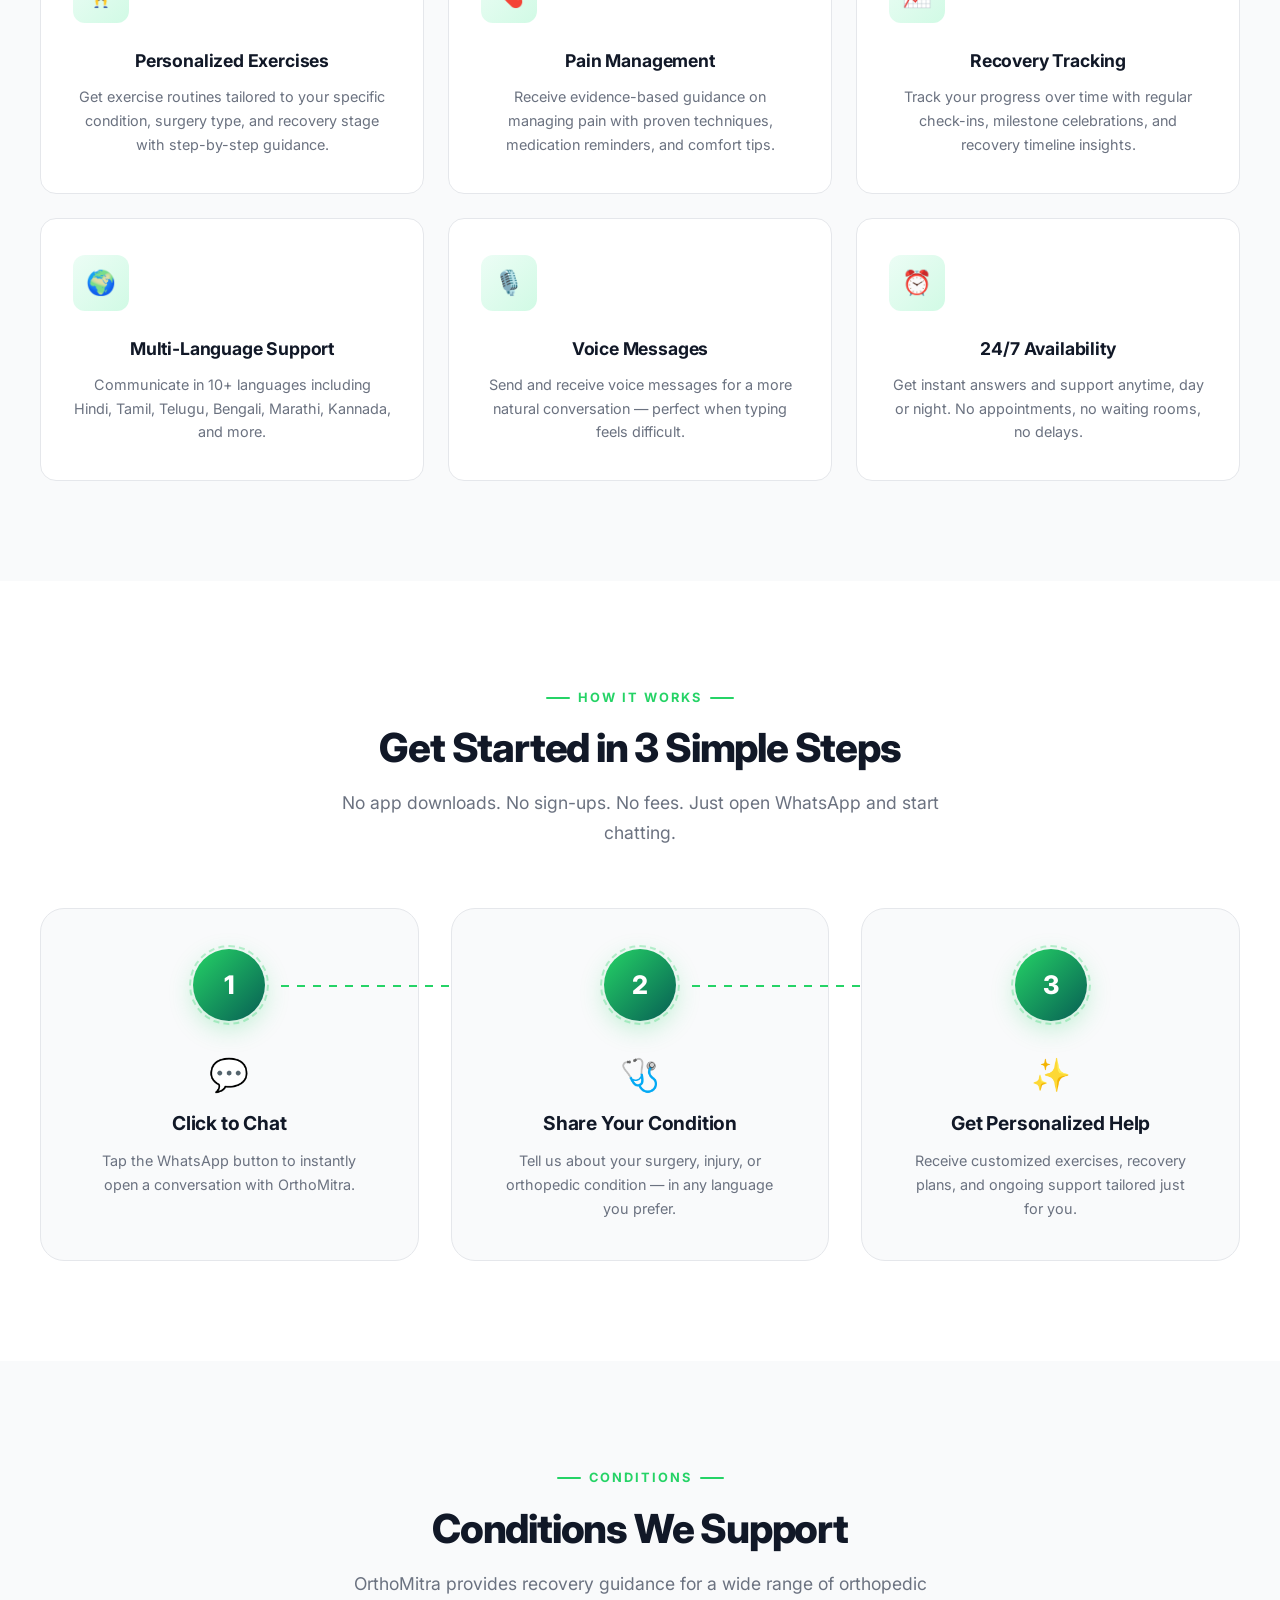
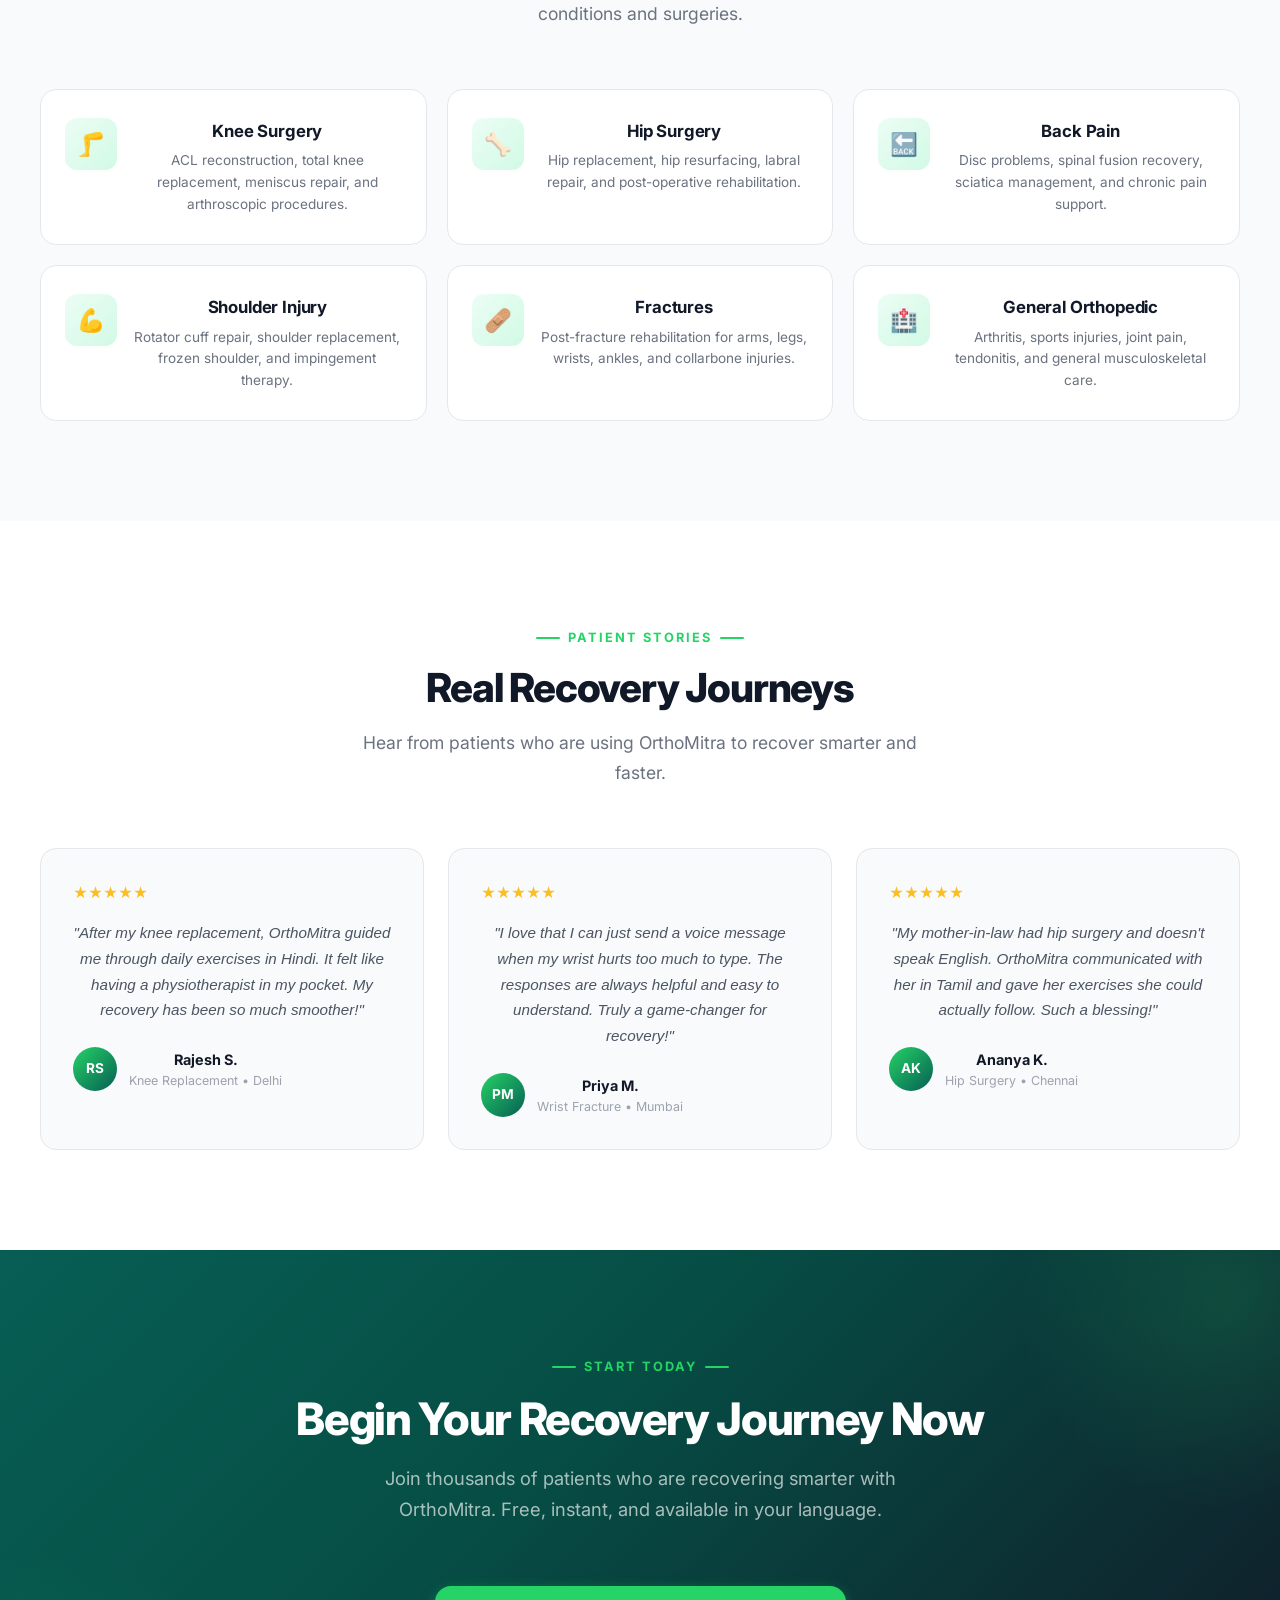
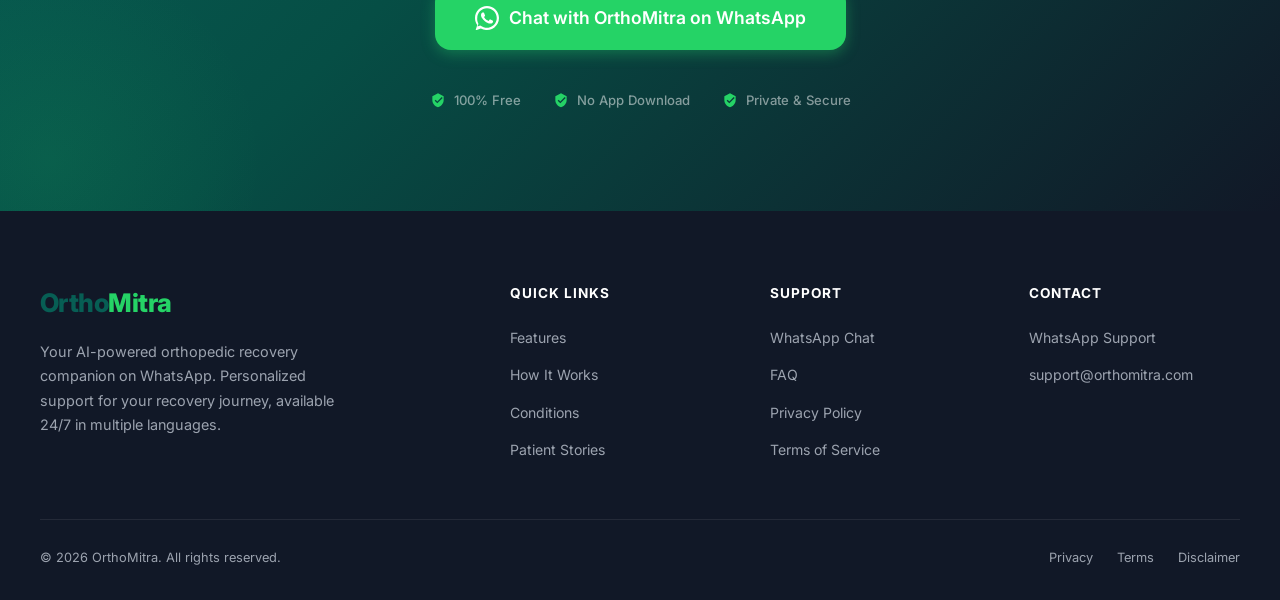
==== commit 4be35f77: "Redesign landing page with proper file structure and visual upgrades Split single HTML file into css" ====
--- a/index.html
+++ b/index.html
@@ -3,761 +3,17 @@
 <head>
     <meta charset="UTF-8">
     <meta name="viewport" content="width=device-width, initial-scale=1.0">
-    <title>OrthoMitra - AI-Powered Orthopedic Recovery Assistant on WhatsApp</title>
-    <meta name="description" content="OrthoMitra is your personal AI-powered orthopedic recovery companion available 24/7 on WhatsApp. Get personalized exercises, pain management tips, and recovery tracking.">
+    <title>OrthoMitra — AI-Powered Orthopedic Recovery on WhatsApp</title>
+    <meta name="description" content="OrthoMitra is your personal AI-powered orthopedic recovery companion available 24/7 on WhatsApp. Get personalized exercises, pain management tips, and recovery tracking in 10+ languages.">
+    <meta name="theme-color" content="#075E54">
+    <meta property="og:title" content="OrthoMitra — AI-Powered Orthopedic Recovery on WhatsApp">
+    <meta property="og:description" content="Get 24/7 AI-powered orthopedic recovery support right on WhatsApp. Personalized exercises, pain management, and progress tracking.">
+    <meta property="og:type" content="website">
+    <link rel="icon" href="data:image/svg+xml,<svg xmlns='http://www.w3.org/2000/svg' viewBox='0 0 100 100'><text y='.9em' font-size='90'>🦴</text></svg>">
     <link rel="preconnect" href="https://fonts.googleapis.com">
     <link rel="preconnect" href="https://fonts.gstatic.com" crossorigin>
     <link href="https://fonts.googleapis.com/css2?family=Inter:wght@400;500;600;700;800&display=swap" rel="stylesheet">
-    <style>
-        *, *::before, *::after {
-            margin: 0;
-            padding: 0;
-            box-sizing: border-box;
-        }
-
-        :root {
-            --green: #25D366;
-            --green-dark: #1da851;
-            --teal: #075E54;
-            --teal-light: #128C7E;
-            --white: #ffffff;
-            --gray-50: #f9fafb;
-            --gray-100: #f3f4f6;
-            --gray-200: #e5e7eb;
-            --gray-400: #9ca3af;
-            --gray-500: #6b7280;
-            --gray-600: #4b5563;
-            --gray-700: #374151;
-            --gray-800: #1f2937;
-            --gray-900: #111827;
-        }
-
-        html {
-            scroll-behavior: smooth;
-        }
-
-        body {
-            font-family: 'Inter', sans-serif;
-            color: var(--gray-800);
-            line-height: 1.6;
-            overflow-x: hidden;
-        }
-
-        a {
-            text-decoration: none;
-            color: inherit;
-        }
-
-        /* Navbar */
-        .navbar {
-            position: fixed;
-            top: 0;
-            left: 0;
-            right: 0;
-            z-index: 1000;
-            background: rgba(255, 255, 255, 0.95);
-            backdrop-filter: blur(10px);
-            border-bottom: 1px solid var(--gray-200);
-            padding: 0 24px;
-        }
-
-        .navbar-inner {
-            max-width: 1200px;
-            margin: 0 auto;
-            display: flex;
-            align-items: center;
-            justify-content: space-between;
-            height: 64px;
-        }
-
-        .logo {
-            font-size: 1.5rem;
-            font-weight: 800;
-            color: var(--teal);
-        }
-
-        .logo span {
-            color: var(--green);
-        }
-
-        .nav-links {
-            display: flex;
-            gap: 32px;
-            list-style: none;
-        }
-
-        .nav-links a {
-            font-size: 0.9rem;
-            font-weight: 500;
-            color: var(--gray-600);
-            transition: color 0.2s;
-        }
-
-        .nav-links a:hover {
-            color: var(--teal);
-        }
-
-        .nav-cta {
-            background: var(--green);
-            color: var(--white) !important;
-            padding: 8px 20px;
-            border-radius: 8px;
-            font-weight: 600;
-            transition: background 0.2s;
-        }
-
-        .nav-cta:hover {
-            background: var(--green-dark);
-        }
-
-        .mobile-menu-btn {
-            display: none;
-            background: none;
-            border: none;
-            cursor: pointer;
-            padding: 8px;
-        }
-
-        .mobile-menu-btn span {
-            display: block;
-            width: 24px;
-            height: 2px;
-            background: var(--gray-700);
-            margin: 6px 0;
-            transition: 0.3s;
-        }
-
-        /* Hero */
-        .hero {
-            padding: 120px 24px 80px;
-            background: linear-gradient(135deg, #f0fdf4 0%, #ecfdf5 50%, #f0fdfa 100%);
-            min-height: 100vh;
-            display: flex;
-            align-items: center;
-        }
-
-        .hero-inner {
-            max-width: 1200px;
-            margin: 0 auto;
-            display: grid;
-            grid-template-columns: 1fr 1fr;
-            gap: 64px;
-            align-items: center;
-            width: 100%;
-        }
-
-        .hero-badge {
-            display: inline-flex;
-            align-items: center;
-            gap: 8px;
-            background: var(--white);
-            border: 1px solid var(--gray-200);
-            border-radius: 100px;
-            padding: 6px 16px;
-            font-size: 0.85rem;
-            font-weight: 500;
-            color: var(--teal);
-            margin-bottom: 24px;
-        }
-
-        .hero-badge-dot {
-            width: 8px;
-            height: 8px;
-            background: var(--green);
-            border-radius: 50%;
-            animation: pulse 2s infinite;
-        }
-
-        @keyframes pulse {
-            0%, 100% { opacity: 1; }
-            50% { opacity: 0.5; }
-        }
-
-        .hero h1 {
-            font-size: 3.2rem;
-            font-weight: 800;
-            line-height: 1.15;
-            color: var(--gray-900);
-            margin-bottom: 20px;
-        }
-
-        .hero h1 .highlight {
-            color: var(--green);
-        }
-
-        .hero-subtitle {
-            font-size: 1.15rem;
-            color: var(--gray-500);
-            margin-bottom: 32px;
-            max-width: 480px;
-        }
-
-        .hero-buttons {
-            display: flex;
-            gap: 16px;
-            margin-bottom: 48px;
-            flex-wrap: wrap;
-        }
-
-        .btn {
-            display: inline-flex;
-            align-items: center;
-            gap: 10px;
-            padding: 14px 28px;
-            border-radius: 12px;
-            font-size: 1rem;
-            font-weight: 600;
-            font-family: 'Inter', sans-serif;
-            cursor: pointer;
-            border: none;
-            transition: all 0.2s;
-        }
-
-        .btn-primary {
-            background: var(--green);
-            color: var(--white);
-        }
-
-        .btn-primary:hover {
-            background: var(--green-dark);
-            transform: translateY(-1px);
-            box-shadow: 0 4px 12px rgba(37, 211, 102, 0.4);
-        }
-
-        .btn-secondary {
-            background: var(--white);
-            color: var(--gray-700);
-            border: 1px solid var(--gray-200);
-        }
-
-        .btn-secondary:hover {
-            border-color: var(--gray-400);
-            transform: translateY(-1px);
-        }
-
-        .hero-stats {
-            display: flex;
-            gap: 40px;
-        }
-
-        .hero-stat {
-            text-align: center;
-        }
-
-        .hero-stat-value {
-            font-size: 1.5rem;
-            font-weight: 800;
-            color: var(--teal);
-        }
-
-        .hero-stat-label {
-            font-size: 0.8rem;
-            color: var(--gray-500);
-            font-weight: 500;
-        }
-
-        /* Phone Mockup */
-        .phone-mockup {
-            position: relative;
-            display: flex;
-            justify-content: center;
-        }
-
-        .phone {
-            width: 300px;
-            background: var(--white);
-            border-radius: 36px;
-            border: 8px solid var(--gray-800);
-            overflow: hidden;
-            box-shadow: 0 40px 80px rgba(0, 0, 0, 0.15);
-            position: relative;
-        }
-
-        .phone-notch {
-            position: absolute;
-            top: 0;
-            left: 50%;
-            transform: translateX(-50%);
-            width: 120px;
-            height: 24px;
-            background: var(--gray-800);
-            border-radius: 0 0 16px 16px;
-            z-index: 10;
-        }
-
-        .phone-header {
-            background: var(--teal);
-            padding: 36px 16px 12px;
-            display: flex;
-            align-items: center;
-            gap: 10px;
-        }
-
-        .phone-avatar {
-            width: 36px;
-            height: 36px;
-            background: var(--green);
-            border-radius: 50%;
-            display: flex;
-            align-items: center;
-            justify-content: center;
-            font-size: 0.8rem;
-            font-weight: 700;
-            color: var(--white);
-        }
-
-        .phone-header-text {
-            color: var(--white);
-        }
-
-        .phone-header-name {
-            font-size: 0.9rem;
-            font-weight: 600;
-        }
-
-        .phone-header-status {
-            font-size: 0.7rem;
-            opacity: 0.8;
-        }
-
-        .phone-chat {
-            background: #e5ddd5;
-            padding: 16px 12px;
-            min-height: 360px;
-            display: flex;
-            flex-direction: column;
-            gap: 8px;
-        }
-
-        .chat-bubble {
-            max-width: 80%;
-            padding: 8px 12px;
-            border-radius: 8px;
-            font-size: 0.78rem;
-            line-height: 1.4;
-        }
-
-        .chat-bubble.received {
-            background: var(--white);
-            align-self: flex-start;
-            border-top-left-radius: 0;
-        }
-
-        .chat-bubble.sent {
-            background: #dcf8c6;
-            align-self: flex-end;
-            border-top-right-radius: 0;
-        }
-
-        .chat-time {
-            font-size: 0.6rem;
-            color: var(--gray-400);
-            text-align: right;
-            margin-top: 2px;
-        }
-
-        /* Sections shared */
-        .section {
-            padding: 96px 24px;
-        }
-
-        .section-inner {
-            max-width: 1200px;
-            margin: 0 auto;
-        }
-
-        .section-label {
-            display: inline-block;
-            font-size: 0.8rem;
-            font-weight: 600;
-            color: var(--green);
-            text-transform: uppercase;
-            letter-spacing: 1.5px;
-            margin-bottom: 12px;
-        }
-
-        .section-title {
-            font-size: 2.2rem;
-            font-weight: 800;
-            color: var(--gray-900);
-            margin-bottom: 16px;
-        }
-
-        .section-subtitle {
-            font-size: 1.05rem;
-            color: var(--gray-500);
-            max-width: 600px;
-            margin-bottom: 56px;
-        }
-
-        .section-center {
-            text-align: center;
-        }
-
-        .section-center .section-subtitle {
-            margin-left: auto;
-            margin-right: auto;
-        }
-
-        /* Features */
-        .features {
-            background: var(--white);
-        }
-
-        .features-grid {
-            display: grid;
-            grid-template-columns: repeat(3, 1fr);
-            gap: 24px;
-        }
-
-        .feature-card {
-            background: var(--gray-50);
-            border: 1px solid var(--gray-200);
-            border-radius: 16px;
-            padding: 32px;
-            transition: all 0.2s;
-        }
-
-        .feature-card:hover {
-            transform: translateY(-4px);
-            box-shadow: 0 12px 24px rgba(0, 0, 0, 0.06);
-            border-color: var(--green);
-        }
-
-        .feature-icon {
-            width: 48px;
-            height: 48px;
-            background: linear-gradient(135deg, var(--green), var(--teal-light));
-            border-radius: 12px;
-            display: flex;
-            align-items: center;
-            justify-content: center;
-            font-size: 1.4rem;
-            margin-bottom: 20px;
-        }
-
-        .feature-card h3 {
-            font-size: 1.1rem;
-            font-weight: 700;
-            color: var(--gray-900);
-            margin-bottom: 8px;
-        }
-
-        .feature-card p {
-            font-size: 0.9rem;
-            color: var(--gray-500);
-            line-height: 1.6;
-        }
-
-        /* How It Works */
-        .how-it-works {
-            background: var(--gray-50);
-        }
-
-        .steps {
-            display: grid;
-            grid-template-columns: repeat(3, 1fr);
-            gap: 32px;
-            position: relative;
-        }
-
-        .step {
-            text-align: center;
-            position: relative;
-        }
-
-        .step-number {
-            width: 64px;
-            height: 64px;
-            background: linear-gradient(135deg, var(--green), var(--teal));
-            border-radius: 50%;
-            display: flex;
-            align-items: center;
-            justify-content: center;
-            font-size: 1.5rem;
-            font-weight: 800;
-            color: var(--white);
-            margin: 0 auto 24px;
-        }
-
-        .step h3 {
-            font-size: 1.2rem;
-            font-weight: 700;
-            color: var(--gray-900);
-            margin-bottom: 8px;
-        }
-
-        .step p {
-            font-size: 0.9rem;
-            color: var(--gray-500);
-            max-width: 280px;
-            margin: 0 auto;
-        }
-
-        .step-connector {
-            display: none;
-        }
-
-        @media (min-width: 769px) {
-            .step-connector {
-                display: block;
-                position: absolute;
-                top: 32px;
-                left: calc(50% + 48px);
-                width: calc(100% - 96px);
-                height: 2px;
-                background: repeating-linear-gradient(
-                    90deg,
-                    var(--green) 0,
-                    var(--green) 8px,
-                    transparent 8px,
-                    transparent 16px
-                );
-            }
-
-            .step:last-child .step-connector {
-                display: none;
-            }
-        }
-
-        /* Conditions */
-        .conditions {
-            background: var(--white);
-        }
-
-        .conditions-grid {
-            display: grid;
-            grid-template-columns: repeat(3, 1fr);
-            gap: 24px;
-        }
-
-        .condition-card {
-            background: var(--gray-50);
-            border: 1px solid var(--gray-200);
-            border-radius: 16px;
-            padding: 28px;
-            display: flex;
-            align-items: flex-start;
-            gap: 16px;
-            transition: all 0.2s;
-        }
-
-        .condition-card:hover {
-            transform: translateY(-4px);
-            box-shadow: 0 12px 24px rgba(0, 0, 0, 0.06);
-            border-color: var(--green);
-        }
-
-        .condition-icon {
-            width: 44px;
-            height: 44px;
-            min-width: 44px;
-            background: linear-gradient(135deg, #ecfdf5, #d1fae5);
-            border-radius: 10px;
-            display: flex;
-            align-items: center;
-            justify-content: center;
-            font-size: 1.3rem;
-        }
-
-        .condition-card h3 {
-            font-size: 1rem;
-            font-weight: 700;
-            color: var(--gray-900);
-            margin-bottom: 4px;
-        }
-
-        .condition-card p {
-            font-size: 0.85rem;
-            color: var(--gray-500);
-        }
-
-        /* CTA Section */
-        .cta-section {
-            background: linear-gradient(135deg, var(--teal) 0%, var(--gray-900) 100%);
-            text-align: center;
-        }
-
-        .cta-section .section-title {
-            color: var(--white);
-        }
-
-        .cta-section .section-subtitle {
-            color: rgba(255, 255, 255, 0.7);
-            margin-left: auto;
-            margin-right: auto;
-        }
-
-        .cta-section .btn-primary {
-            font-size: 1.1rem;
-            padding: 16px 36px;
-        }
-
-        /* Footer */
-        .footer {
-            background: var(--gray-900);
-            color: var(--gray-400);
-            padding: 64px 24px 32px;
-        }
-
-        .footer-inner {
-            max-width: 1200px;
-            margin: 0 auto;
-        }
-
-        .footer-grid {
-            display: grid;
-            grid-template-columns: 2fr 1fr 1fr 1fr;
-            gap: 48px;
-            margin-bottom: 48px;
-        }
-
-        .footer-brand p {
-            font-size: 0.9rem;
-            line-height: 1.7;
-            margin-top: 12px;
-        }
-
-        .footer h4 {
-            color: var(--white);
-            font-size: 0.9rem;
-            font-weight: 600;
-            margin-bottom: 16px;
-        }
-
-        .footer-links {
-            list-style: none;
-            display: flex;
-            flex-direction: column;
-            gap: 10px;
-        }
-
-        .footer-links a {
-            font-size: 0.85rem;
-            transition: color 0.2s;
-        }
-
-        .footer-links a:hover {
-            color: var(--green);
-        }
-
-        .footer-bottom {
-            border-top: 1px solid var(--gray-700);
-            padding-top: 24px;
-            text-align: center;
-            font-size: 0.8rem;
-        }
-
-        /* Floating WhatsApp Button */
-        .whatsapp-float {
-            position: fixed;
-            bottom: 24px;
-            right: 24px;
-            z-index: 999;
-            width: 60px;
-            height: 60px;
-            background: var(--green);
-            border-radius: 50%;
-            display: flex;
-            align-items: center;
-            justify-content: center;
-            box-shadow: 0 4px 16px rgba(37, 211, 102, 0.4);
-            transition: all 0.3s;
-        }
-
-        .whatsapp-float:hover {
-            transform: scale(1.1);
-            box-shadow: 0 6px 24px rgba(37, 211, 102, 0.5);
-        }
-
-        .whatsapp-float svg {
-            width: 32px;
-            height: 32px;
-            fill: var(--white);
-        }
-
-        /* Mobile Responsive */
-        @media (max-width: 1024px) {
-            .hero h1 {
-                font-size: 2.5rem;
-            }
-
-            .features-grid,
-            .conditions-grid {
-                grid-template-columns: repeat(2, 1fr);
-            }
-
-            .footer-grid {
-                grid-template-columns: 1fr 1fr;
-                gap: 32px;
-            }
-        }
-
-        @media (max-width: 768px) {
-            .nav-links {
-                display: none;
-                position: absolute;
-                top: 64px;
-                left: 0;
-                right: 0;
-                background: var(--white);
-                flex-direction: column;
-                padding: 16px 24px;
-                gap: 16px;
-                border-bottom: 1px solid var(--gray-200);
-            }
-
-            .nav-links.active {
-                display: flex;
-            }
-
-            .mobile-menu-btn {
-                display: block;
-            }
-
-            .hero-inner {
-                grid-template-columns: 1fr;
-                gap: 48px;
-                text-align: center;
-            }
-
-            .hero h1 {
-                font-size: 2.2rem;
-            }
-
-            .hero-subtitle {
-                margin-left: auto;
-                margin-right: auto;
-            }
-
-            .hero-buttons {
-                justify-content: center;
-            }
-
-            .hero-stats {
-                justify-content: center;
-            }
-
-            .phone {
-                width: 260px;
-            }
-
-            .features-grid,
-            .steps,
-            .conditions-grid {
-                grid-template-columns: 1fr;
-            }
-
-            .section-title {
-                font-size: 1.8rem;
-            }
-
-            .footer-grid {
-                grid-template-columns: 1fr;
-                gap: 32px;
-            }
-        }
-    </style>
+    <link rel="stylesheet" href="css/style.css">
 </head>
 <body>
 
@@ -769,7 +25,11 @@
                 <li><a href="#features">Features</a></li>
                 <li><a href="#how-it-works">How It Works</a></li>
                 <li><a href="#conditions">Conditions</a></li>
-                <li><a href="#" class="nav-cta" id="navCtaBtn">Chat on WhatsApp</a></li>
+                <li><a href="#testimonials">Stories</a></li>
+                <li><a href="#" class="nav-cta" id="navCtaBtn">
+                    <svg width="18" height="18" viewBox="0 0 24 24" fill="currentColor" style="vertical-align: -3px; margin-right: 4px;"><path d="M17.472 14.382c-.297-.149-1.758-.867-2.03-.967-.273-.099-.471-.148-.67.15-.197.297-.767.966-.94 1.164-.173.199-.347.223-.644.075-.297-.15-1.255-.463-2.39-1.475-.883-.788-1.48-1.761-1.653-2.059-.173-.297-.018-.458.13-.606.134-.133.298-.347.446-.52.149-.174.198-.298.298-.497.099-.198.05-.371-.025-.52-.075-.149-.669-1.612-.916-2.207-.242-.579-.487-.5-.669-.51-.173-.008-.371-.01-.57-.01-.198 0-.52.074-.792.372-.272.297-1.04 1.016-1.04 2.479 0 1.462 1.065 2.875 1.213 3.074.149.198 2.096 3.2 5.077 4.487.709.306 1.262.489 1.694.625.712.227 1.36.195 1.871.118.571-.085 1.758-.719 2.006-1.413.248-.694.248-1.289.173-1.413-.074-.124-.272-.198-.57-.347z"/><path d="M12 0C5.373 0 0 5.373 0 12c0 2.625.846 5.059 2.284 7.034L.789 23.492a.5.5 0 00.611.611l4.458-1.495A11.96 11.96 0 0012 24c6.627 0 12-5.373 12-12S18.627 0 12 0zm0 21.75c-2.35 0-4.527-.7-6.35-1.902l-.45-.29-2.645.887.887-2.645-.29-.45A9.71 9.71 0 012.25 12c0-5.385 4.365-9.75 9.75-9.75s9.75 4.365 9.75 9.75-4.365 9.75-9.75 9.75z"/></svg>
+                    Chat on WhatsApp
+                </a></li>
             </ul>
             <button class="mobile-menu-btn" id="mobileMenuBtn" aria-label="Toggle menu">
                 <span></span>
@@ -781,22 +41,24 @@
 
     <!-- Hero -->
     <section class="hero" id="hero">
+        <div class="hero-bg-glow hero-bg-glow-1"></div>
+        <div class="hero-bg-glow hero-bg-glow-2"></div>
         <div class="hero-inner">
             <div class="hero-content">
-                <div class="hero-badge">
+                <div class="hero-badge reveal">
                     <span class="hero-badge-dot"></span>
-                    Available on WhatsApp
-                </div>
-                <h1>Your Personal Orthopedic <span class="highlight">Recovery Companion</span></h1>
-                <p class="hero-subtitle">Get 24/7 AI-powered orthopedic recovery support right on WhatsApp. Personalized exercises, pain management, and progress tracking — all in your language.</p>
-                <div class="hero-buttons">
-                    <a href="#" class="btn btn-primary" id="heroCtaBtn">
+                    Available 24/7 on WhatsApp
+                </div>
+                <h1 class="reveal reveal-delay-1">Your Personal Orthopedic <span class="highlight">Recovery Companion</span></h1>
+                <p class="hero-subtitle reveal reveal-delay-2">Get AI-powered orthopedic recovery support right on WhatsApp. Personalized exercises, pain management, and progress tracking &mdash; all in your language, anytime you need it.</p>
+                <div class="hero-buttons reveal reveal-delay-3">
+                    <a href="#" class="btn btn-primary btn-lg" id="heroCtaBtn">
                         <svg width="22" height="22" viewBox="0 0 24 24" fill="currentColor"><path d="M17.472 14.382c-.297-.149-1.758-.867-2.03-.967-.273-.099-.471-.148-.67.15-.197.297-.767.966-.94 1.164-.173.199-.347.223-.644.075-.297-.15-1.255-.463-2.39-1.475-.883-.788-1.48-1.761-1.653-2.059-.173-.297-.018-.458.13-.606.134-.133.298-.347.446-.52.149-.174.198-.298.298-.497.099-.198.05-.371-.025-.52-.075-.149-.669-1.612-.916-2.207-.242-.579-.487-.5-.669-.51-.173-.008-.371-.01-.57-.01-.198 0-.52.074-.792.372-.272.297-1.04 1.016-1.04 2.479 0 1.462 1.065 2.875 1.213 3.074.149.198 2.096 3.2 5.077 4.487.709.306 1.262.489 1.694.625.712.227 1.36.195 1.871.118.571-.085 1.758-.719 2.006-1.413.248-.694.248-1.289.173-1.413-.074-.124-.272-.198-.57-.347z"/><path d="M12 0C5.373 0 0 5.373 0 12c0 2.625.846 5.059 2.284 7.034L.789 23.492a.5.5 0 00.611.611l4.458-1.495A11.96 11.96 0 0012 24c6.627 0 12-5.373 12-12S18.627 0 12 0zm0 21.75c-2.35 0-4.527-.7-6.35-1.902l-.45-.29-2.645.887.887-2.645-.29-.45A9.71 9.71 0 012.25 12c0-5.385 4.365-9.75 9.75-9.75s9.75 4.365 9.75 9.75-4.365 9.75-9.75 9.75z"/></svg>
                         Start Free Chat
                     </a>
-                    <a href="#how-it-works" class="btn btn-secondary">Learn More</a>
-                </div>
-                <div class="hero-stats">
+                    <a href="#how-it-works" class="btn btn-secondary btn-lg">See How It Works</a>
+                </div>
+                <div class="hero-stats reveal reveal-delay-4">
                     <div class="hero-stat">
                         <div class="hero-stat-value">10+</div>
                         <div class="hero-stat-label">Languages</div>
@@ -811,43 +73,93 @@
                     </div>
                 </div>
             </div>
-            <div class="phone-mockup">
+            <div class="phone-mockup reveal reveal-delay-2">
+                <div class="phone-mockup-glow"></div>
                 <div class="phone">
                     <div class="phone-notch"></div>
                     <div class="phone-header">
+                        <span class="phone-back-arrow">&larr;</span>
                         <div class="phone-avatar">OM</div>
                         <div class="phone-header-text">
                             <div class="phone-header-name">OrthoMitra</div>
                             <div class="phone-header-status">online</div>
                         </div>
+                        <div class="phone-header-actions">
+                            <span>&#9906;</span>
+                            <span>&#8942;</span>
+                        </div>
                     </div>
                     <div class="phone-chat">
+                        <div class="chat-date-divider"><span>Today</span></div>
                         <div class="chat-bubble received">
                             Hello! I'm OrthoMitra, your orthopedic recovery assistant. How can I help you today?
-                            <div class="chat-time">10:30 AM</div>
+                            <div class="chat-meta"><span class="chat-time">10:30 AM</span></div>
                         </div>
                         <div class="chat-bubble sent">
                             I had knee surgery 2 weeks ago. Can you help with exercises?
-                            <div class="chat-time">10:31 AM</div>
+                            <div class="chat-meta"><span class="chat-time">10:31 AM</span> <span class="chat-check">&#10003;&#10003;</span></div>
                         </div>
                         <div class="chat-bubble received">
-                            Of course! Based on your 2-week post-op timeline, here are gentle exercises to start with:
+                            Of course! Based on your 2-week post-op timeline, here are gentle exercises to start:
                             <br><br>
-                            1. Ankle pumps (3 sets of 10)<br>
-                            2. Quad sets (3 sets of 10)<br>
-                            3. Heel slides (2 sets of 10)
+                            1. Ankle pumps (3&times;10)<br>
+                            2. Quad sets (3&times;10)<br>
+                            3. Heel slides (2&times;10)
                             <br><br>
-                            Shall I explain each exercise in detail?
-                            <div class="chat-time">10:31 AM</div>
+                            Want me to explain each one? I can also send voice notes!
+                            <div class="chat-meta"><span class="chat-time">10:31 AM</span></div>
                         </div>
                         <div class="chat-bubble sent">
-                            Yes please! Also, can you explain in Hindi?
-                            <div class="chat-time">10:32 AM</div>
+                            Yes! Can you explain in Hindi?
+                            <div class="chat-meta"><span class="chat-time">10:32 AM</span> <span class="chat-check">&#10003;&#10003;</span></div>
                         </div>
                         <div class="chat-bubble received">
-                            Bilkul! Main aapko Hindi mein samjhata hoon... 🏥
-                            <div class="chat-time">10:32 AM</div>
-                        </div>
+                            Bilkul! Main aapko Hindi mein samjhata hoon...
+                            <br><br>
+                            <strong>Ankle Pumps:</strong> Apne pair ko upar-neeche karein. 10 baar karein, 3 set.
+                            <div class="chat-meta"><span class="chat-time">10:32 AM</span></div>
+                        </div>
+                    </div>
+                    <div class="phone-input-bar">
+                        <div class="phone-input">Type a message</div>
+                        <div class="phone-input-mic">&#9834;</div>
+                    </div>
+                </div>
+            </div>
+        </div>
+    </section>
+
+    <!-- Trusted By -->
+    <section class="trusted-by">
+        <div class="trusted-by-inner">
+            <div class="trusted-by-label reveal">Trusted by patients recovering from</div>
+            <div class="trusted-by-stats reveal reveal-delay-1">
+                <div class="trusted-stat">
+                    <div class="trusted-stat-icon">🦵</div>
+                    <div class="trusted-stat-text">
+                        <div class="trusted-stat-value" data-count="500" data-suffix="+">0</div>
+                        <div class="trusted-stat-label">Knee Surgeries</div>
+                    </div>
+                </div>
+                <div class="trusted-stat">
+                    <div class="trusted-stat-icon">🦴</div>
+                    <div class="trusted-stat-text">
+                        <div class="trusted-stat-value" data-count="300" data-suffix="+">0</div>
+                        <div class="trusted-stat-label">Hip Replacements</div>
+                    </div>
+                </div>
+                <div class="trusted-stat">
+                    <div class="trusted-stat-icon">🌍</div>
+                    <div class="trusted-stat-text">
+                        <div class="trusted-stat-value" data-count="10" data-suffix="+">0</div>
+                        <div class="trusted-stat-label">Languages Supported</div>
+                    </div>
+                </div>
+                <div class="trusted-stat">
+                    <div class="trusted-stat-icon">💬</div>
+                    <div class="trusted-stat-text">
+                        <div class="trusted-stat-value" data-count="50000" data-suffix="+">0</div>
+                        <div class="trusted-stat-label">Messages Exchanged</div>
                     </div>
                 </div>
             </div>
@@ -857,39 +169,39 @@
     <!-- Features -->
     <section class="section features" id="features">
         <div class="section-inner section-center">
-            <span class="section-label">Features</span>
-            <h2 class="section-title">Everything You Need for Recovery</h2>
-            <p class="section-subtitle">OrthoMitra combines AI intelligence with orthopedic expertise to support your recovery journey every step of the way.</p>
+            <span class="section-label reveal">Features</span>
+            <h2 class="section-title reveal">Everything You Need for Recovery</h2>
+            <p class="section-subtitle reveal">OrthoMitra combines AI intelligence with orthopedic expertise to support your recovery journey every step of the way.</p>
             <div class="features-grid">
-                <div class="feature-card">
+                <div class="feature-card reveal">
                     <div class="feature-icon">🏋️</div>
                     <h3>Personalized Exercises</h3>
-                    <p>Get exercise routines tailored to your specific condition, surgery type, and recovery stage.</p>
-                </div>
-                <div class="feature-card">
+                    <p>Get exercise routines tailored to your specific condition, surgery type, and recovery stage with step-by-step guidance.</p>
+                </div>
+                <div class="feature-card reveal reveal-delay-1">
                     <div class="feature-icon">💊</div>
                     <h3>Pain Management</h3>
-                    <p>Receive guidance on managing pain with proven techniques, medication reminders, and comfort tips.</p>
-                </div>
-                <div class="feature-card">
+                    <p>Receive evidence-based guidance on managing pain with proven techniques, medication reminders, and comfort tips.</p>
+                </div>
+                <div class="feature-card reveal reveal-delay-2">
                     <div class="feature-icon">📈</div>
                     <h3>Recovery Tracking</h3>
-                    <p>Track your progress over time with regular check-ins and milestone celebrations.</p>
-                </div>
-                <div class="feature-card">
+                    <p>Track your progress over time with regular check-ins, milestone celebrations, and recovery timeline insights.</p>
+                </div>
+                <div class="feature-card reveal reveal-delay-1">
                     <div class="feature-icon">🌍</div>
                     <h3>Multi-Language Support</h3>
-                    <p>Communicate in 10+ languages including Hindi, Tamil, Telugu, Bengali, and more.</p>
-                </div>
-                <div class="feature-card">
+                    <p>Communicate in 10+ languages including Hindi, Tamil, Telugu, Bengali, Marathi, Kannada, and more.</p>
+                </div>
+                <div class="feature-card reveal reveal-delay-2">
                     <div class="feature-icon">🎙️</div>
                     <h3>Voice Messages</h3>
-                    <p>Send voice messages for a more natural conversation when typing feels difficult.</p>
-                </div>
-                <div class="feature-card">
+                    <p>Send and receive voice messages for a more natural conversation — perfect when typing feels difficult.</p>
+                </div>
+                <div class="feature-card reveal reveal-delay-3">
                     <div class="feature-icon">⏰</div>
                     <h3>24/7 Availability</h3>
-                    <p>Get answers and support anytime, day or night — no waiting for appointments.</p>
+                    <p>Get instant answers and support anytime, day or night. No appointments, no waiting rooms, no delays.</p>
                 </div>
             </div>
         </div>
@@ -898,27 +210,30 @@
     <!-- How It Works -->
     <section class="section how-it-works" id="how-it-works">
         <div class="section-inner section-center">
-            <span class="section-label">How It Works</span>
-            <h2 class="section-title">Get Started in 3 Simple Steps</h2>
-            <p class="section-subtitle">No downloads, no sign-ups, no hassle. Just open WhatsApp and start chatting.</p>
+            <span class="section-label reveal">How It Works</span>
+            <h2 class="section-title reveal">Get Started in 3 Simple Steps</h2>
+            <p class="section-subtitle reveal">No app downloads. No sign-ups. No fees. Just open WhatsApp and start chatting.</p>
             <div class="steps">
-                <div class="step">
+                <div class="step reveal">
                     <div class="step-number">1</div>
-                    <div class="step-connector"></div>
+                    <div class="step-connector-line"></div>
+                    <div class="step-icon">💬</div>
                     <h3>Click to Chat</h3>
-                    <p>Tap the WhatsApp button to open a conversation with OrthoMitra instantly.</p>
-                </div>
-                <div class="step">
+                    <p>Tap the WhatsApp button to instantly open a conversation with OrthoMitra.</p>
+                </div>
+                <div class="step reveal reveal-delay-2">
                     <div class="step-number">2</div>
-                    <div class="step-connector"></div>
+                    <div class="step-connector-line"></div>
+                    <div class="step-icon">🩺</div>
                     <h3>Share Your Condition</h3>
-                    <p>Tell us about your surgery, injury, or orthopedic condition in any language.</p>
-                </div>
-                <div class="step">
+                    <p>Tell us about your surgery, injury, or orthopedic condition — in any language you prefer.</p>
+                </div>
+                <div class="step reveal reveal-delay-4">
                     <div class="step-number">3</div>
-                    <div class="step-connector"></div>
+                    <div class="step-connector-line"></div>
+                    <div class="step-icon">✨</div>
                     <h3>Get Personalized Help</h3>
-                    <p>Receive customized exercises, recovery plans, and ongoing support tailored to you.</p>
+                    <p>Receive customized exercises, recovery plans, and ongoing support tailored just for you.</p>
                 </div>
             </div>
         </div>
@@ -927,50 +242,94 @@
     <!-- Conditions -->
     <section class="section conditions" id="conditions">
         <div class="section-inner section-center">
-            <span class="section-label">Conditions</span>
-            <h2 class="section-title">Conditions We Support</h2>
-            <p class="section-subtitle">OrthoMitra provides recovery guidance for a wide range of orthopedic conditions.</p>
+            <span class="section-label reveal">Conditions</span>
+            <h2 class="section-title reveal">Conditions We Support</h2>
+            <p class="section-subtitle reveal">OrthoMitra provides recovery guidance for a wide range of orthopedic conditions and surgeries.</p>
             <div class="conditions-grid">
-                <div class="condition-card">
+                <div class="condition-card reveal">
                     <div class="condition-icon">🦵</div>
                     <div>
                         <h3>Knee Surgery</h3>
-                        <p>ACL reconstruction, knee replacement, meniscus repair, and more.</p>
-                    </div>
-                </div>
-                <div class="condition-card">
+                        <p>ACL reconstruction, total knee replacement, meniscus repair, and arthroscopic procedures.</p>
+                    </div>
+                </div>
+                <div class="condition-card reveal reveal-delay-1">
                     <div class="condition-icon">🦴</div>
                     <div>
                         <h3>Hip Surgery</h3>
-                        <p>Hip replacement, hip resurfacing, and post-operative rehabilitation.</p>
-                    </div>
-                </div>
-                <div class="condition-card">
+                        <p>Hip replacement, hip resurfacing, labral repair, and post-operative rehabilitation.</p>
+                    </div>
+                </div>
+                <div class="condition-card reveal reveal-delay-2">
                     <div class="condition-icon">🔙</div>
                     <div>
                         <h3>Back Pain</h3>
-                        <p>Disc problems, spinal surgery recovery, and chronic back pain management.</p>
-                    </div>
-                </div>
-                <div class="condition-card">
+                        <p>Disc problems, spinal fusion recovery, sciatica management, and chronic pain support.</p>
+                    </div>
+                </div>
+                <div class="condition-card reveal reveal-delay-1">
                     <div class="condition-icon">💪</div>
                     <div>
                         <h3>Shoulder Injury</h3>
-                        <p>Rotator cuff repair, shoulder replacement, and frozen shoulder therapy.</p>
-                    </div>
-                </div>
-                <div class="condition-card">
+                        <p>Rotator cuff repair, shoulder replacement, frozen shoulder, and impingement therapy.</p>
+                    </div>
+                </div>
+                <div class="condition-card reveal reveal-delay-2">
                     <div class="condition-icon">🩹</div>
                     <div>
                         <h3>Fractures</h3>
-                        <p>Post-fracture rehabilitation for arms, legs, wrists, and ankles.</p>
-                    </div>
-                </div>
-                <div class="condition-card">
+                        <p>Post-fracture rehabilitation for arms, legs, wrists, ankles, and collarbone injuries.</p>
+                    </div>
+                </div>
+                <div class="condition-card reveal reveal-delay-3">
                     <div class="condition-icon">🏥</div>
                     <div>
                         <h3>General Orthopedic</h3>
-                        <p>Arthritis, sports injuries, joint pain, and general musculoskeletal care.</p>
+                        <p>Arthritis, sports injuries, joint pain, tendonitis, and general musculoskeletal care.</p>
+                    </div>
+                </div>
+            </div>
+        </div>
+    </section>
+
+    <!-- Testimonials -->
+    <section class="section testimonials" id="testimonials">
+        <div class="section-inner section-center">
+            <span class="section-label reveal">Patient Stories</span>
+            <h2 class="section-title reveal">Real Recovery Journeys</h2>
+            <p class="section-subtitle reveal">Hear from patients who are using OrthoMitra to recover smarter and faster.</p>
+            <div class="testimonials-grid">
+                <div class="testimonial-card reveal">
+                    <div class="testimonial-stars">&#9733;&#9733;&#9733;&#9733;&#9733;</div>
+                    <p class="testimonial-text">"After my knee replacement, OrthoMitra guided me through daily exercises in Hindi. It felt like having a physiotherapist in my pocket. My recovery has been so much smoother!"</p>
+                    <div class="testimonial-author">
+                        <div class="testimonial-avatar">RS</div>
+                        <div>
+                            <div class="testimonial-author-name">Rajesh S.</div>
+                            <div class="testimonial-author-detail">Knee Replacement &bull; Delhi</div>
+                        </div>
+                    </div>
+                </div>
+                <div class="testimonial-card reveal reveal-delay-1">
+                    <div class="testimonial-stars">&#9733;&#9733;&#9733;&#9733;&#9733;</div>
+                    <p class="testimonial-text">"I love that I can just send a voice message when my wrist hurts too much to type. The responses are always helpful and easy to understand. Truly a game-changer for recovery!"</p>
+                    <div class="testimonial-author">
+                        <div class="testimonial-avatar">PM</div>
+                        <div>
+                            <div class="testimonial-author-name">Priya M.</div>
+                            <div class="testimonial-author-detail">Wrist Fracture &bull; Mumbai</div>
+                        </div>
+                    </div>
+                </div>
+                <div class="testimonial-card reveal reveal-delay-2">
+                    <div class="testimonial-stars">&#9733;&#9733;&#9733;&#9733;&#9733;</div>
+                    <p class="testimonial-text">"My mother-in-law had hip surgery and doesn't speak English. OrthoMitra communicated with her in Tamil and gave her exercises she could actually follow. Such a blessing!"</p>
+                    <div class="testimonial-author">
+                        <div class="testimonial-avatar">AK</div>
+                        <div>
+                            <div class="testimonial-author-name">Ananya K.</div>
+                            <div class="testimonial-author-detail">Hip Surgery &bull; Chennai</div>
+                        </div>
                     </div>
                 </div>
             </div>
@@ -980,13 +339,29 @@
     <!-- CTA -->
     <section class="section cta-section">
         <div class="section-inner section-center">
-            <span class="section-label" style="color: var(--green);">Start Today</span>
-            <h2 class="section-title">Begin Your Recovery Journey Now</h2>
-            <p class="section-subtitle">Join thousands of patients who are recovering smarter with OrthoMitra. Free, instant, and available in your language.</p>
-            <a href="#" class="btn btn-primary" id="ctaBtn">
-                <svg width="22" height="22" viewBox="0 0 24 24" fill="currentColor"><path d="M17.472 14.382c-.297-.149-1.758-.867-2.03-.967-.273-.099-.471-.148-.67.15-.197.297-.767.966-.94 1.164-.173.199-.347.223-.644.075-.297-.15-1.255-.463-2.39-1.475-.883-.788-1.48-1.761-1.653-2.059-.173-.297-.018-.458.13-.606.134-.133.298-.347.446-.52.149-.174.198-.298.298-.497.099-.198.05-.371-.025-.52-.075-.149-.669-1.612-.916-2.207-.242-.579-.487-.5-.669-.51-.173-.008-.371-.01-.57-.01-.198 0-.52.074-.792.372-.272.297-1.04 1.016-1.04 2.479 0 1.462 1.065 2.875 1.213 3.074.149.198 2.096 3.2 5.077 4.487.709.306 1.262.489 1.694.625.712.227 1.36.195 1.871.118.571-.085 1.758-.719 2.006-1.413.248-.694.248-1.289.173-1.413-.074-.124-.272-.198-.57-.347z"/><path d="M12 0C5.373 0 0 5.373 0 12c0 2.625.846 5.059 2.284 7.034L.789 23.492a.5.5 0 00.611.611l4.458-1.495A11.96 11.96 0 0012 24c6.627 0 12-5.373 12-12S18.627 0 12 0zm0 21.75c-2.35 0-4.527-.7-6.35-1.902l-.45-.29-2.645.887.887-2.645-.29-.45A9.71 9.71 0 012.25 12c0-5.385 4.365-9.75 9.75-9.75s9.75 4.365 9.75 9.75-4.365 9.75-9.75 9.75z"/></svg>
-                Chat with OrthoMitra on WhatsApp
-            </a>
+            <span class="section-label reveal" style="color: var(--green);">Start Today</span>
+            <h2 class="section-title reveal">Begin Your Recovery Journey Now</h2>
+            <p class="section-subtitle reveal">Join thousands of patients who are recovering smarter with OrthoMitra. Free, instant, and available in your language.</p>
+            <div class="reveal reveal-delay-1">
+                <a href="#" class="btn btn-primary btn-lg" id="ctaBtn">
+                    <svg width="24" height="24" viewBox="0 0 24 24" fill="currentColor"><path d="M17.472 14.382c-.297-.149-1.758-.867-2.03-.967-.273-.099-.471-.148-.67.15-.197.297-.767.966-.94 1.164-.173.199-.347.223-.644.075-.297-.15-1.255-.463-2.39-1.475-.883-.788-1.48-1.761-1.653-2.059-.173-.297-.018-.458.13-.606.134-.133.298-.347.446-.52.149-.174.198-.298.298-.497.099-.198.05-.371-.025-.52-.075-.149-.669-1.612-.916-2.207-.242-.579-.487-.5-.669-.51-.173-.008-.371-.01-.57-.01-.198 0-.52.074-.792.372-.272.297-1.04 1.016-1.04 2.479 0 1.462 1.065 2.875 1.213 3.074.149.198 2.096 3.2 5.077 4.487.709.306 1.262.489 1.694.625.712.227 1.36.195 1.871.118.571-.085 1.758-.719 2.006-1.413.248-.694.248-1.289.173-1.413-.074-.124-.272-.198-.57-.347z"/><path d="M12 0C5.373 0 0 5.373 0 12c0 2.625.846 5.059 2.284 7.034L.789 23.492a.5.5 0 00.611.611l4.458-1.495A11.96 11.96 0 0012 24c6.627 0 12-5.373 12-12S18.627 0 12 0zm0 21.75c-2.35 0-4.527-.7-6.35-1.902l-.45-.29-2.645.887.887-2.645-.29-.45A9.71 9.71 0 012.25 12c0-5.385 4.365-9.75 9.75-9.75s9.75 4.365 9.75 9.75-4.365 9.75-9.75 9.75z"/></svg>
+                    Chat with OrthoMitra on WhatsApp
+                </a>
+            </div>
+            <div class="cta-trust-badges reveal reveal-delay-2">
+                <div class="cta-trust-badge">
+                    <svg viewBox="0 0 24 24"><path d="M12 2L3.5 6.5v5.5c0 5 3.58 9.67 8.5 10.8 4.92-1.13 8.5-5.8 8.5-10.8V6.5L12 2zm-1 15l-4-4 1.41-1.41L11 14.17l6.59-6.59L19 9l-8 8z"/></svg>
+                    100% Free
+                </div>
+                <div class="cta-trust-badge">
+                    <svg viewBox="0 0 24 24"><path d="M12 2L3.5 6.5v5.5c0 5 3.58 9.67 8.5 10.8 4.92-1.13 8.5-5.8 8.5-10.8V6.5L12 2zm-1 15l-4-4 1.41-1.41L11 14.17l6.59-6.59L19 9l-8 8z"/></svg>
+                    No App Download
+                </div>
+                <div class="cta-trust-badge">
+                    <svg viewBox="0 0 24 24"><path d="M12 2L3.5 6.5v5.5c0 5 3.58 9.67 8.5 10.8 4.92-1.13 8.5-5.8 8.5-10.8V6.5L12 2zm-1 15l-4-4 1.41-1.41L11 14.17l6.59-6.59L19 9l-8 8z"/></svg>
+                    Private &amp; Secure
+                </div>
+            </div>
         </div>
     </section>
 
@@ -996,7 +371,7 @@
             <div class="footer-grid">
                 <div class="footer-brand">
                     <div class="logo">Ortho<span>Mitra</span></div>
-                    <p>Your AI-powered orthopedic recovery companion on WhatsApp. Get personalized support for your recovery journey, available 24/7 in multiple languages.</p>
+                    <p>Your AI-powered orthopedic recovery companion on WhatsApp. Personalized support for your recovery journey, available 24/7 in multiple languages.</p>
                 </div>
                 <div>
                     <h4>Quick Links</h4>
@@ -1004,6 +379,7 @@
                         <li><a href="#features">Features</a></li>
                         <li><a href="#how-it-works">How It Works</a></li>
                         <li><a href="#conditions">Conditions</a></li>
+                        <li><a href="#testimonials">Patient Stories</a></li>
                     </ul>
                 </div>
                 <div>
@@ -1012,6 +388,7 @@
                         <li><a href="#" id="footerWhatsappLink">WhatsApp Chat</a></li>
                         <li><a href="#">FAQ</a></li>
                         <li><a href="#">Privacy Policy</a></li>
+                        <li><a href="#">Terms of Service</a></li>
                     </ul>
                 </div>
                 <div>
@@ -1023,60 +400,22 @@
                 </div>
             </div>
             <div class="footer-bottom">
-                &copy; 2026 OrthoMitra. All rights reserved.
+                <span>&copy; 2026 OrthoMitra. All rights reserved.</span>
+                <div class="footer-bottom-links">
+                    <a href="#">Privacy</a>
+                    <a href="#">Terms</a>
+                    <a href="#">Disclaimer</a>
+                </div>
             </div>
         </div>
     </footer>
 
     <!-- Floating WhatsApp Button -->
     <a href="#" class="whatsapp-float" id="whatsappFloat" aria-label="Chat on WhatsApp">
+        <span class="whatsapp-float-tooltip">Chat with us!</span>
         <svg viewBox="0 0 24 24"><path d="M17.472 14.382c-.297-.149-1.758-.867-2.03-.967-.273-.099-.471-.148-.67.15-.197.297-.767.966-.94 1.164-.173.199-.347.223-.644.075-.297-.15-1.255-.463-2.39-1.475-.883-.788-1.48-1.761-1.653-2.059-.173-.297-.018-.458.13-.606.134-.133.298-.347.446-.52.149-.174.198-.298.298-.497.099-.198.05-.371-.025-.52-.075-.149-.669-1.612-.916-2.207-.242-.579-.487-.5-.669-.51-.173-.008-.371-.01-.57-.01-.198 0-.52.074-.792.372-.272.297-1.04 1.016-1.04 2.479 0 1.462 1.065 2.875 1.213 3.074.149.198 2.096 3.2 5.077 4.487.709.306 1.262.489 1.694.625.712.227 1.36.195 1.871.118.571-.085 1.758-.719 2.006-1.413.248-.694.248-1.289.173-1.413-.074-.124-.272-.198-.57-.347z"/><path d="M12 0C5.373 0 0 5.373 0 12c0 2.625.846 5.059 2.284 7.034L.789 23.492a.5.5 0 00.611.611l4.458-1.495A11.96 11.96 0 0012 24c6.627 0 12-5.373 12-12S18.627 0 12 0zm0 21.75c-2.35 0-4.527-.7-6.35-1.902l-.45-.29-2.645.887.887-2.645-.29-.45A9.71 9.71 0 012.25 12c0-5.385 4.365-9.75 9.75-9.75s9.75 4.365 9.75 9.75-4.365 9.75-9.75 9.75z"/></svg>
     </a>
 
-    <script>
-        // =============================================
-        // CONFIGURATION - Update phone number here
-        // =============================================
-        const CONFIG = {
-            whatsappNumber: '919999999999', // Replace with actual WhatsApp number (country code + number, no + or spaces)
-            whatsappMessage: 'Hi! I need help with my orthopedic recovery.',
-        };
-
-        // Build WhatsApp URL
-        function getWhatsAppURL() {
-            const message = encodeURIComponent(CONFIG.whatsappMessage);
-            return `https://wa.me/${CONFIG.whatsappNumber}?text=${message}`;
-        }
-
-        // Set all WhatsApp links
-        function initWhatsAppLinks() {
-            const url = getWhatsAppURL();
-            const linkIds = ['navCtaBtn', 'heroCtaBtn', 'ctaBtn', 'whatsappFloat', 'footerWhatsappLink', 'footerPhoneLink'];
-            linkIds.forEach(function(id) {
-                const el = document.getElementById(id);
-                if (el) {
-                    el.href = url;
-                    el.target = '_blank';
-                    el.rel = 'noopener noreferrer';
-                }
-            });
-        }
-
-        // Mobile menu toggle
-        document.getElementById('mobileMenuBtn').addEventListener('click', function() {
-            document.getElementById('navLinks').classList.toggle('active');
-        });
-
-        // Close mobile menu on link click
-        document.querySelectorAll('.nav-links a').forEach(function(link) {
-            link.addEventListener('click', function() {
-                document.getElementById('navLinks').classList.remove('active');
-            });
-        });
-
-        // Initialize
-        initWhatsAppLinks();
-    </script>
-
+    <script src="js/main.js"></script>
 </body>
 </html>
--- a/css/style.css
+++ b/css/style.css
@@ -0,0 +1,1577 @@
+/* ============================================
+   OrthoMitra - Landing Page Styles
+   ============================================ */
+
+/* Reset & Variables */
+*, *::before, *::after {
+    margin: 0;
+    padding: 0;
+    box-sizing: border-box;
+}
+
+:root {
+    --green: #25D366;
+    --green-dark: #1da851;
+    --green-light: #d4f5e2;
+    --teal: #075E54;
+    --teal-light: #128C7E;
+    --white: #ffffff;
+    --gray-50: #f9fafb;
+    --gray-100: #f3f4f6;
+    --gray-200: #e5e7eb;
+    --gray-300: #d1d5db;
+    --gray-400: #9ca3af;
+    --gray-500: #6b7280;
+    --gray-600: #4b5563;
+    --gray-700: #374151;
+    --gray-800: #1f2937;
+    --gray-900: #111827;
+    --shadow-sm: 0 1px 2px rgba(0, 0, 0, 0.05);
+    --shadow-md: 0 4px 6px -1px rgba(0, 0, 0, 0.07), 0 2px 4px -2px rgba(0, 0, 0, 0.05);
+    --shadow-lg: 0 10px 25px -3px rgba(0, 0, 0, 0.08), 0 4px 6px -4px rgba(0, 0, 0, 0.04);
+    --shadow-xl: 0 20px 50px -12px rgba(0, 0, 0, 0.12);
+    --shadow-green: 0 4px 14px rgba(37, 211, 102, 0.35);
+    --radius-sm: 8px;
+    --radius-md: 12px;
+    --radius-lg: 16px;
+    --radius-xl: 24px;
+    --transition: 0.3s cubic-bezier(0.4, 0, 0.2, 1);
+}
+
+html {
+    scroll-behavior: smooth;
+    -webkit-font-smoothing: antialiased;
+    -moz-osx-font-smoothing: grayscale;
+}
+
+body {
+    font-family: 'Inter', -apple-system, BlinkMacSystemFont, 'Segoe UI', sans-serif;
+    color: var(--gray-800);
+    line-height: 1.6;
+    overflow-x: hidden;
+    background: var(--white);
+}
+
+a {
+    text-decoration: none;
+    color: inherit;
+}
+
+img {
+    max-width: 100%;
+    display: block;
+}
+
+/* ============================================
+   Scroll Animations
+   ============================================ */
+.reveal {
+    opacity: 0;
+    transform: translateY(32px);
+    transition: opacity 0.7s cubic-bezier(0.16, 1, 0.3, 1),
+                transform 0.7s cubic-bezier(0.16, 1, 0.3, 1);
+}
+
+.reveal.visible {
+    opacity: 1;
+    transform: translateY(0);
+}
+
+.reveal-delay-1 { transition-delay: 0.1s; }
+.reveal-delay-2 { transition-delay: 0.2s; }
+.reveal-delay-3 { transition-delay: 0.3s; }
+.reveal-delay-4 { transition-delay: 0.4s; }
+.reveal-delay-5 { transition-delay: 0.5s; }
+
+/* ============================================
+   Navbar
+   ============================================ */
+.navbar {
+    position: fixed;
+    top: 0;
+    left: 0;
+    right: 0;
+    z-index: 1000;
+    background: rgba(255, 255, 255, 0.8);
+    backdrop-filter: blur(20px);
+    -webkit-backdrop-filter: blur(20px);
+    border-bottom: 1px solid transparent;
+    padding: 0 24px;
+    transition: var(--transition);
+}
+
+.navbar.scrolled {
+    background: rgba(255, 255, 255, 0.95);
+    border-bottom-color: var(--gray-200);
+    box-shadow: var(--shadow-sm);
+}
+
+.navbar-inner {
+    max-width: 1200px;
+    margin: 0 auto;
+    display: flex;
+    align-items: center;
+    justify-content: space-between;
+    height: 72px;
+}
+
+.logo {
+    font-size: 1.6rem;
+    font-weight: 800;
+    color: var(--teal);
+    letter-spacing: -0.02em;
+}
+
+.logo span {
+    color: var(--green);
+}
+
+.nav-links {
+    display: flex;
+    align-items: center;
+    gap: 36px;
+    list-style: none;
+}
+
+.nav-links a {
+    font-size: 0.9rem;
+    font-weight: 500;
+    color: var(--gray-600);
+    transition: color var(--transition);
+    position: relative;
+}
+
+.nav-links a:not(.nav-cta)::after {
+    content: '';
+    position: absolute;
+    bottom: -4px;
+    left: 0;
+    width: 0;
+    height: 2px;
+    background: var(--green);
+    transition: width var(--transition);
+    border-radius: 1px;
+}
+
+.nav-links a:not(.nav-cta):hover::after {
+    width: 100%;
+}
+
+.nav-links a:hover {
+    color: var(--teal);
+}
+
+.nav-cta {
+    background: var(--green);
+    color: var(--white) !important;
+    padding: 10px 24px;
+    border-radius: var(--radius-sm);
+    font-weight: 600;
+    transition: all var(--transition);
+    box-shadow: var(--shadow-green);
+}
+
+.nav-cta:hover {
+    background: var(--green-dark);
+    transform: translateY(-1px);
+}
+
+.nav-cta::after {
+    display: none !important;
+}
+
+.mobile-menu-btn {
+    display: none;
+    background: none;
+    border: none;
+    cursor: pointer;
+    padding: 8px;
+    width: 44px;
+    height: 44px;
+    align-items: center;
+    justify-content: center;
+    border-radius: var(--radius-sm);
+    transition: background var(--transition);
+}
+
+.mobile-menu-btn:hover {
+    background: var(--gray-100);
+}
+
+.mobile-menu-btn span {
+    display: block;
+    width: 22px;
+    height: 2px;
+    background: var(--gray-700);
+    transition: 0.3s;
+    border-radius: 2px;
+}
+
+.mobile-menu-btn span:nth-child(2) {
+    margin: 5px 0;
+    width: 16px;
+}
+
+.mobile-menu-btn.active span:first-child {
+    transform: rotate(45deg) translate(5px, 5px);
+}
+
+.mobile-menu-btn.active span:nth-child(2) {
+    opacity: 0;
+}
+
+.mobile-menu-btn.active span:last-child {
+    transform: rotate(-45deg) translate(5px, -5px);
+}
+
+/* ============================================
+   Buttons
+   ============================================ */
+.btn {
+    display: inline-flex;
+    align-items: center;
+    justify-content: center;
+    gap: 10px;
+    padding: 14px 32px;
+    border-radius: var(--radius-md);
+    font-size: 1rem;
+    font-weight: 600;
+    font-family: inherit;
+    cursor: pointer;
+    border: none;
+    transition: all var(--transition);
+    white-space: nowrap;
+}
+
+.btn-primary {
+    background: var(--green);
+    color: var(--white);
+    box-shadow: var(--shadow-green);
+}
+
+.btn-primary:hover {
+    background: var(--green-dark);
+    transform: translateY(-2px);
+    box-shadow: 0 8px 20px rgba(37, 211, 102, 0.4);
+}
+
+.btn-primary:active {
+    transform: translateY(0);
+}
+
+.btn-secondary {
+    background: var(--white);
+    color: var(--gray-700);
+    border: 2px solid var(--gray-200);
+}
+
+.btn-secondary:hover {
+    border-color: var(--green);
+    color: var(--teal);
+    transform: translateY(-2px);
+    box-shadow: var(--shadow-md);
+}
+
+.btn-lg {
+    padding: 18px 40px;
+    font-size: 1.1rem;
+    border-radius: var(--radius-lg);
+}
+
+/* ============================================
+   Hero
+   ============================================ */
+.hero {
+    padding: 130px 24px 100px;
+    background: linear-gradient(160deg, #f0fdf4 0%, #ecfdf5 30%, #f0fdfa 60%, #f5f3ff08 100%);
+    min-height: 100vh;
+    display: flex;
+    align-items: center;
+    position: relative;
+    overflow: hidden;
+}
+
+.hero-bg-glow {
+    position: absolute;
+    width: 600px;
+    height: 600px;
+    border-radius: 50%;
+    filter: blur(120px);
+    opacity: 0.3;
+    pointer-events: none;
+}
+
+.hero-bg-glow-1 {
+    top: -100px;
+    right: -100px;
+    background: var(--green);
+    opacity: 0.12;
+}
+
+.hero-bg-glow-2 {
+    bottom: -200px;
+    left: -200px;
+    background: var(--teal);
+    opacity: 0.08;
+}
+
+.hero-inner {
+    max-width: 1200px;
+    margin: 0 auto;
+    display: grid;
+    grid-template-columns: 1fr 1fr;
+    gap: 80px;
+    align-items: center;
+    width: 100%;
+    position: relative;
+    z-index: 1;
+}
+
+.hero-badge {
+    display: inline-flex;
+    align-items: center;
+    gap: 10px;
+    background: var(--white);
+    border: 1px solid var(--gray-200);
+    border-radius: 100px;
+    padding: 8px 20px 8px 14px;
+    font-size: 0.85rem;
+    font-weight: 600;
+    color: var(--teal);
+    margin-bottom: 28px;
+    box-shadow: var(--shadow-sm);
+}
+
+.hero-badge-dot {
+    width: 8px;
+    height: 8px;
+    background: var(--green);
+    border-radius: 50%;
+    animation: pulse-dot 2s ease-in-out infinite;
+    box-shadow: 0 0 0 3px rgba(37, 211, 102, 0.2);
+}
+
+@keyframes pulse-dot {
+    0%, 100% { box-shadow: 0 0 0 3px rgba(37, 211, 102, 0.2); }
+    50% { box-shadow: 0 0 0 8px rgba(37, 211, 102, 0); }
+}
+
+.hero h1 {
+    font-size: 3.5rem;
+    font-weight: 800;
+    line-height: 1.12;
+    color: var(--gray-900);
+    margin-bottom: 24px;
+    letter-spacing: -0.03em;
+}
+
+.hero h1 .highlight {
+    background: linear-gradient(135deg, var(--green), var(--teal-light));
+    -webkit-background-clip: text;
+    -webkit-text-fill-color: transparent;
+    background-clip: text;
+}
+
+.hero-subtitle {
+    font-size: 1.2rem;
+    color: var(--gray-500);
+    margin-bottom: 36px;
+    max-width: 500px;
+    line-height: 1.7;
+}
+
+.hero-buttons {
+    display: flex;
+    gap: 16px;
+    margin-bottom: 56px;
+    flex-wrap: wrap;
+}
+
+.hero-stats {
+    display: flex;
+    gap: 12px;
+}
+
+.hero-stat {
+    background: var(--white);
+    border: 1px solid var(--gray-200);
+    border-radius: var(--radius-md);
+    padding: 16px 28px;
+    text-align: center;
+    box-shadow: var(--shadow-sm);
+    transition: all var(--transition);
+}
+
+.hero-stat:hover {
+    transform: translateY(-2px);
+    box-shadow: var(--shadow-md);
+    border-color: var(--green-light);
+}
+
+.hero-stat-value {
+    font-size: 1.5rem;
+    font-weight: 800;
+    color: var(--teal);
+    letter-spacing: -0.02em;
+}
+
+.hero-stat-label {
+    font-size: 0.78rem;
+    color: var(--gray-500);
+    font-weight: 500;
+    margin-top: 2px;
+}
+
+/* ============================================
+   Phone Mockup
+   ============================================ */
+.phone-mockup {
+    position: relative;
+    display: flex;
+    justify-content: center;
+}
+
+.phone-mockup-glow {
+    position: absolute;
+    width: 350px;
+    height: 350px;
+    background: radial-gradient(circle, rgba(37, 211, 102, 0.15) 0%, transparent 70%);
+    top: 50%;
+    left: 50%;
+    transform: translate(-50%, -50%);
+    pointer-events: none;
+}
+
+.phone {
+    width: 300px;
+    background: var(--white);
+    border-radius: 40px;
+    border: 6px solid var(--gray-900);
+    overflow: hidden;
+    box-shadow: var(--shadow-xl),
+                0 0 0 1px rgba(0, 0, 0, 0.05),
+                inset 0 0 0 1px rgba(255, 255, 255, 0.1);
+    position: relative;
+    transform: perspective(1000px) rotateY(-5deg) rotateX(2deg);
+    transition: transform 0.5s cubic-bezier(0.16, 1, 0.3, 1);
+}
+
+.phone:hover {
+    transform: perspective(1000px) rotateY(0deg) rotateX(0deg);
+}
+
+.phone-notch {
+    position: absolute;
+    top: 0;
+    left: 50%;
+    transform: translateX(-50%);
+    width: 100px;
+    height: 28px;
+    background: var(--gray-900);
+    border-radius: 0 0 20px 20px;
+    z-index: 10;
+}
+
+.phone-notch::after {
+    content: '';
+    position: absolute;
+    width: 40px;
+    height: 4px;
+    background: var(--gray-700);
+    border-radius: 4px;
+    top: 10px;
+    left: 50%;
+    transform: translateX(-50%);
+}
+
+.phone-header {
+    background: linear-gradient(135deg, var(--teal), var(--teal-light));
+    padding: 40px 16px 14px;
+    display: flex;
+    align-items: center;
+    gap: 12px;
+}
+
+.phone-back-arrow {
+    color: var(--white);
+    opacity: 0.9;
+    font-size: 1.1rem;
+}
+
+.phone-avatar {
+    width: 38px;
+    height: 38px;
+    background: linear-gradient(135deg, var(--green), var(--green-dark));
+    border-radius: 50%;
+    display: flex;
+    align-items: center;
+    justify-content: center;
+    font-size: 0.75rem;
+    font-weight: 700;
+    color: var(--white);
+    box-shadow: 0 2px 8px rgba(0, 0, 0, 0.15);
+}
+
+.phone-header-text {
+    color: var(--white);
+    flex: 1;
+}
+
+.phone-header-name {
+    font-size: 0.95rem;
+    font-weight: 600;
+    letter-spacing: -0.01em;
+}
+
+.phone-header-status {
+    font-size: 0.7rem;
+    opacity: 0.8;
+    font-weight: 400;
+}
+
+.phone-header-actions {
+    display: flex;
+    gap: 16px;
+    color: var(--white);
+    opacity: 0.9;
+    font-size: 0.9rem;
+}
+
+.phone-chat {
+    background: #efeae2;
+    background-image:
+        radial-gradient(circle at 20% 50%, rgba(37, 211, 102, 0.03) 0%, transparent 50%),
+        radial-gradient(circle at 80% 20%, rgba(7, 94, 84, 0.03) 0%, transparent 50%);
+    padding: 14px 10px;
+    min-height: 380px;
+    display: flex;
+    flex-direction: column;
+    gap: 6px;
+}
+
+.chat-date-divider {
+    text-align: center;
+    margin: 4px 0 8px;
+}
+
+.chat-date-divider span {
+    display: inline-block;
+    background: rgba(225, 218, 208, 0.9);
+    color: var(--gray-600);
+    font-size: 0.65rem;
+    font-weight: 500;
+    padding: 4px 12px;
+    border-radius: 6px;
+    box-shadow: 0 1px 1px rgba(0, 0, 0, 0.06);
+}
+
+.chat-bubble {
+    max-width: 82%;
+    padding: 7px 10px 4px;
+    border-radius: 8px;
+    font-size: 0.76rem;
+    line-height: 1.45;
+    position: relative;
+    box-shadow: 0 1px 1px rgba(0, 0, 0, 0.06);
+    animation: bubble-in 0.4s cubic-bezier(0.16, 1, 0.3, 1) both;
+}
+
+@keyframes bubble-in {
+    from {
+        opacity: 0;
+        transform: translateY(8px) scale(0.96);
+    }
+    to {
+        opacity: 1;
+        transform: translateY(0) scale(1);
+    }
+}
+
+.chat-bubble:nth-child(2) { animation-delay: 0.3s; }
+.chat-bubble:nth-child(3) { animation-delay: 0.6s; }
+.chat-bubble:nth-child(4) { animation-delay: 0.9s; }
+.chat-bubble:nth-child(5) { animation-delay: 1.2s; }
+.chat-bubble:nth-child(6) { animation-delay: 1.5s; }
+.chat-bubble:nth-child(7) { animation-delay: 1.8s; }
+
+.chat-bubble.received {
+    background: var(--white);
+    align-self: flex-start;
+    border-top-left-radius: 2px;
+}
+
+.chat-bubble.sent {
+    background: #d9fdd3;
+    align-self: flex-end;
+    border-top-right-radius: 2px;
+}
+
+.chat-meta {
+    display: flex;
+    justify-content: flex-end;
+    align-items: center;
+    gap: 3px;
+    margin-top: 2px;
+}
+
+.chat-time {
+    font-size: 0.6rem;
+    color: var(--gray-400);
+}
+
+.chat-check {
+    color: #53bdeb;
+    font-size: 0.6rem;
+}
+
+.phone-input-bar {
+    background: #f0ebe3;
+    padding: 6px 8px;
+    display: flex;
+    align-items: center;
+    gap: 8px;
+}
+
+.phone-input {
+    flex: 1;
+    background: var(--white);
+    border-radius: 20px;
+    padding: 8px 14px;
+    font-size: 0.72rem;
+    color: var(--gray-400);
+    border: none;
+}
+
+.phone-input-mic {
+    width: 34px;
+    height: 34px;
+    background: var(--green);
+    border-radius: 50%;
+    display: flex;
+    align-items: center;
+    justify-content: center;
+    color: var(--white);
+    font-size: 0.85rem;
+}
+
+/* ============================================
+   Sections shared
+   ============================================ */
+.section {
+    padding: 100px 24px;
+}
+
+.section-inner {
+    max-width: 1200px;
+    margin: 0 auto;
+}
+
+.section-label {
+    display: inline-flex;
+    align-items: center;
+    gap: 8px;
+    font-size: 0.8rem;
+    font-weight: 700;
+    color: var(--green);
+    text-transform: uppercase;
+    letter-spacing: 2px;
+    margin-bottom: 16px;
+}
+
+.section-label::before {
+    content: '';
+    display: inline-block;
+    width: 24px;
+    height: 2px;
+    background: var(--green);
+    border-radius: 1px;
+}
+
+.section-title {
+    font-size: 2.5rem;
+    font-weight: 800;
+    color: var(--gray-900);
+    margin-bottom: 16px;
+    letter-spacing: -0.03em;
+    line-height: 1.2;
+}
+
+.section-subtitle {
+    font-size: 1.1rem;
+    color: var(--gray-500);
+    max-width: 600px;
+    margin-bottom: 60px;
+    line-height: 1.7;
+}
+
+.section-center {
+    text-align: center;
+}
+
+.section-center .section-label::before,
+.section-center .section-label::after {
+    content: '';
+    display: inline-block;
+    width: 24px;
+    height: 2px;
+    background: var(--green);
+    border-radius: 1px;
+}
+
+.section-center .section-subtitle {
+    margin-left: auto;
+    margin-right: auto;
+}
+
+/* ============================================
+   Trusted By / Social Proof
+   ============================================ */
+.trusted-by {
+    padding: 48px 24px;
+    background: var(--white);
+    border-bottom: 1px solid var(--gray-100);
+}
+
+.trusted-by-inner {
+    max-width: 1200px;
+    margin: 0 auto;
+    text-align: center;
+}
+
+.trusted-by-label {
+    font-size: 0.8rem;
+    font-weight: 600;
+    color: var(--gray-400);
+    text-transform: uppercase;
+    letter-spacing: 2px;
+    margin-bottom: 28px;
+}
+
+.trusted-by-stats {
+    display: flex;
+    justify-content: center;
+    gap: 48px;
+    flex-wrap: wrap;
+}
+
+.trusted-stat {
+    display: flex;
+    align-items: center;
+    gap: 14px;
+}
+
+.trusted-stat-icon {
+    width: 48px;
+    height: 48px;
+    background: linear-gradient(135deg, var(--green-light), #ecfdf5);
+    border-radius: var(--radius-md);
+    display: flex;
+    align-items: center;
+    justify-content: center;
+    font-size: 1.2rem;
+}
+
+.trusted-stat-text {
+    text-align: left;
+}
+
+.trusted-stat-value {
+    font-size: 1.3rem;
+    font-weight: 800;
+    color: var(--gray-900);
+    letter-spacing: -0.02em;
+}
+
+.trusted-stat-label {
+    font-size: 0.78rem;
+    color: var(--gray-500);
+    font-weight: 500;
+}
+
+/* ============================================
+   Features
+   ============================================ */
+.features {
+    background: var(--gray-50);
+    position: relative;
+}
+
+.features::before {
+    content: '';
+    position: absolute;
+    top: 0;
+    left: 0;
+    right: 0;
+    height: 1px;
+    background: linear-gradient(90deg, transparent, var(--gray-200), transparent);
+}
+
+.features-grid {
+    display: grid;
+    grid-template-columns: repeat(3, 1fr);
+    gap: 24px;
+}
+
+.feature-card {
+    background: var(--white);
+    border: 1px solid var(--gray-200);
+    border-radius: var(--radius-lg);
+    padding: 36px 32px;
+    transition: all var(--transition);
+    position: relative;
+    overflow: hidden;
+}
+
+.feature-card::before {
+    content: '';
+    position: absolute;
+    top: 0;
+    left: 0;
+    right: 0;
+    height: 3px;
+    background: linear-gradient(90deg, var(--green), var(--teal-light));
+    opacity: 0;
+    transition: opacity var(--transition);
+}
+
+.feature-card:hover {
+    transform: translateY(-6px);
+    box-shadow: var(--shadow-lg);
+    border-color: transparent;
+}
+
+.feature-card:hover::before {
+    opacity: 1;
+}
+
+.feature-icon {
+    width: 56px;
+    height: 56px;
+    background: linear-gradient(135deg, #ecfdf5, #d1fae5);
+    border-radius: var(--radius-md);
+    display: flex;
+    align-items: center;
+    justify-content: center;
+    font-size: 1.5rem;
+    margin-bottom: 24px;
+    transition: transform var(--transition);
+}
+
+.feature-card:hover .feature-icon {
+    transform: scale(1.1);
+}
+
+.feature-card h3 {
+    font-size: 1.1rem;
+    font-weight: 700;
+    color: var(--gray-900);
+    margin-bottom: 10px;
+    letter-spacing: -0.01em;
+}
+
+.feature-card p {
+    font-size: 0.9rem;
+    color: var(--gray-500);
+    line-height: 1.65;
+}
+
+/* ============================================
+   How It Works
+   ============================================ */
+.how-it-works {
+    background: var(--white);
+    position: relative;
+}
+
+.steps {
+    display: grid;
+    grid-template-columns: repeat(3, 1fr);
+    gap: 32px;
+    position: relative;
+}
+
+.step {
+    text-align: center;
+    position: relative;
+    padding: 40px 24px;
+    background: var(--gray-50);
+    border-radius: var(--radius-xl);
+    border: 1px solid var(--gray-200);
+    transition: all var(--transition);
+}
+
+.step:hover {
+    transform: translateY(-4px);
+    box-shadow: var(--shadow-lg);
+    border-color: var(--green-light);
+}
+
+.step-number {
+    width: 72px;
+    height: 72px;
+    background: linear-gradient(135deg, var(--green), var(--teal));
+    border-radius: 50%;
+    display: flex;
+    align-items: center;
+    justify-content: center;
+    font-size: 1.6rem;
+    font-weight: 800;
+    color: var(--white);
+    margin: 0 auto 28px;
+    box-shadow: 0 8px 24px rgba(37, 211, 102, 0.25);
+    position: relative;
+}
+
+.step-number::after {
+    content: '';
+    position: absolute;
+    inset: -4px;
+    border-radius: 50%;
+    border: 2px dashed rgba(37, 211, 102, 0.3);
+}
+
+.step-icon {
+    font-size: 2rem;
+    margin-bottom: 8px;
+}
+
+.step h3 {
+    font-size: 1.2rem;
+    font-weight: 700;
+    color: var(--gray-900);
+    margin-bottom: 10px;
+    letter-spacing: -0.01em;
+}
+
+.step p {
+    font-size: 0.9rem;
+    color: var(--gray-500);
+    max-width: 280px;
+    margin: 0 auto;
+    line-height: 1.65;
+}
+
+.step-connector-line {
+    display: none;
+}
+
+@media (min-width: 769px) {
+    .step-connector-line {
+        display: block;
+        position: absolute;
+        top: 76px;
+        left: calc(50% + 52px);
+        width: calc(100% - 104px);
+        height: 2px;
+    }
+
+    .step-connector-line::before {
+        content: '';
+        position: absolute;
+        top: 0;
+        left: 0;
+        right: 0;
+        height: 2px;
+        background: repeating-linear-gradient(
+            90deg,
+            var(--green) 0,
+            var(--green) 8px,
+            transparent 8px,
+            transparent 16px
+        );
+    }
+
+    .step-connector-line::after {
+        content: '';
+        position: absolute;
+        right: -6px;
+        top: -4px;
+        width: 0;
+        height: 0;
+        border-top: 5px solid transparent;
+        border-bottom: 5px solid transparent;
+        border-left: 8px solid var(--green);
+    }
+
+    .step:last-child .step-connector-line {
+        display: none;
+    }
+}
+
+/* ============================================
+   Conditions
+   ============================================ */
+.conditions {
+    background: var(--gray-50);
+}
+
+.conditions-grid {
+    display: grid;
+    grid-template-columns: repeat(3, 1fr);
+    gap: 20px;
+}
+
+.condition-card {
+    background: var(--white);
+    border: 1px solid var(--gray-200);
+    border-radius: var(--radius-lg);
+    padding: 28px 24px;
+    display: flex;
+    align-items: flex-start;
+    gap: 16px;
+    transition: all var(--transition);
+    cursor: default;
+}
+
+.condition-card:hover {
+    transform: translateY(-4px);
+    box-shadow: var(--shadow-lg);
+    border-color: var(--green);
+}
+
+.condition-icon {
+    width: 52px;
+    height: 52px;
+    min-width: 52px;
+    background: linear-gradient(135deg, #ecfdf5, #d1fae5);
+    border-radius: var(--radius-md);
+    display: flex;
+    align-items: center;
+    justify-content: center;
+    font-size: 1.4rem;
+    transition: transform var(--transition);
+}
+
+.condition-card:hover .condition-icon {
+    transform: scale(1.1);
+}
+
+.condition-card h3 {
+    font-size: 1.05rem;
+    font-weight: 700;
+    color: var(--gray-900);
+    margin-bottom: 6px;
+    letter-spacing: -0.01em;
+}
+
+.condition-card p {
+    font-size: 0.85rem;
+    color: var(--gray-500);
+    line-height: 1.6;
+}
+
+/* ============================================
+   Testimonials
+   ============================================ */
+.testimonials {
+    background: var(--white);
+    position: relative;
+    overflow: hidden;
+}
+
+.testimonials-grid {
+    display: grid;
+    grid-template-columns: repeat(3, 1fr);
+    gap: 24px;
+}
+
+.testimonial-card {
+    background: var(--gray-50);
+    border: 1px solid var(--gray-200);
+    border-radius: var(--radius-lg);
+    padding: 32px;
+    transition: all var(--transition);
+    position: relative;
+}
+
+.testimonial-card:hover {
+    transform: translateY(-4px);
+    box-shadow: var(--shadow-lg);
+}
+
+.testimonial-stars {
+    display: flex;
+    gap: 2px;
+    margin-bottom: 16px;
+    color: #fbbf24;
+    font-size: 0.9rem;
+}
+
+.testimonial-text {
+    font-size: 0.95rem;
+    color: var(--gray-600);
+    line-height: 1.7;
+    margin-bottom: 24px;
+    font-style: italic;
+}
+
+.testimonial-author {
+    display: flex;
+    align-items: center;
+    gap: 12px;
+}
+
+.testimonial-avatar {
+    width: 44px;
+    height: 44px;
+    border-radius: 50%;
+    background: linear-gradient(135deg, var(--green), var(--teal));
+    display: flex;
+    align-items: center;
+    justify-content: center;
+    color: var(--white);
+    font-weight: 700;
+    font-size: 0.85rem;
+}
+
+.testimonial-author-name {
+    font-size: 0.9rem;
+    font-weight: 700;
+    color: var(--gray-900);
+}
+
+.testimonial-author-detail {
+    font-size: 0.78rem;
+    color: var(--gray-400);
+}
+
+/* ============================================
+   CTA Section
+   ============================================ */
+.cta-section {
+    background: linear-gradient(135deg, var(--teal) 0%, #064e45 40%, var(--gray-900) 100%);
+    text-align: center;
+    position: relative;
+    overflow: hidden;
+}
+
+.cta-section::before {
+    content: '';
+    position: absolute;
+    top: -200px;
+    right: -200px;
+    width: 500px;
+    height: 500px;
+    background: radial-gradient(circle, rgba(37, 211, 102, 0.15) 0%, transparent 60%);
+    pointer-events: none;
+}
+
+.cta-section::after {
+    content: '';
+    position: absolute;
+    bottom: -200px;
+    left: -200px;
+    width: 500px;
+    height: 500px;
+    background: radial-gradient(circle, rgba(37, 211, 102, 0.1) 0%, transparent 60%);
+    pointer-events: none;
+}
+
+.cta-section .section-inner {
+    position: relative;
+    z-index: 1;
+}
+
+.cta-section .section-title {
+    color: var(--white);
+    font-size: 2.8rem;
+}
+
+.cta-section .section-subtitle {
+    color: rgba(255, 255, 255, 0.65);
+    margin-left: auto;
+    margin-right: auto;
+    font-size: 1.15rem;
+}
+
+.cta-section .btn-primary {
+    background: var(--green);
+    font-size: 1.1rem;
+    padding: 18px 40px;
+}
+
+.cta-section .btn-primary:hover {
+    background: var(--green-dark);
+    box-shadow: 0 8px 30px rgba(37, 211, 102, 0.5);
+}
+
+.cta-trust-badges {
+    display: flex;
+    justify-content: center;
+    gap: 32px;
+    margin-top: 40px;
+    flex-wrap: wrap;
+}
+
+.cta-trust-badge {
+    display: flex;
+    align-items: center;
+    gap: 8px;
+    color: rgba(255, 255, 255, 0.5);
+    font-size: 0.82rem;
+    font-weight: 500;
+}
+
+.cta-trust-badge svg {
+    width: 16px;
+    height: 16px;
+    fill: var(--green);
+}
+
+/* ============================================
+   Footer
+   ============================================ */
+.footer {
+    background: var(--gray-900);
+    color: var(--gray-400);
+    padding: 72px 24px 32px;
+}
+
+.footer-inner {
+    max-width: 1200px;
+    margin: 0 auto;
+}
+
+.footer-grid {
+    display: grid;
+    grid-template-columns: 2fr 1fr 1fr 1fr;
+    gap: 48px;
+    margin-bottom: 56px;
+}
+
+.footer-brand p {
+    font-size: 0.9rem;
+    line-height: 1.7;
+    margin-top: 16px;
+    max-width: 300px;
+}
+
+.footer h4 {
+    color: var(--white);
+    font-size: 0.85rem;
+    font-weight: 700;
+    margin-bottom: 20px;
+    text-transform: uppercase;
+    letter-spacing: 1px;
+}
+
+.footer-links {
+    list-style: none;
+    display: flex;
+    flex-direction: column;
+    gap: 12px;
+}
+
+.footer-links a {
+    font-size: 0.88rem;
+    transition: all var(--transition);
+    display: inline-flex;
+    align-items: center;
+    gap: 6px;
+}
+
+.footer-links a:hover {
+    color: var(--green);
+    transform: translateX(4px);
+}
+
+.footer-bottom {
+    border-top: 1px solid rgba(255, 255, 255, 0.08);
+    padding-top: 28px;
+    display: flex;
+    justify-content: space-between;
+    align-items: center;
+    font-size: 0.8rem;
+    flex-wrap: wrap;
+    gap: 16px;
+}
+
+.footer-bottom-links {
+    display: flex;
+    gap: 24px;
+}
+
+.footer-bottom-links a {
+    transition: color var(--transition);
+}
+
+.footer-bottom-links a:hover {
+    color: var(--green);
+}
+
+/* ============================================
+   Floating WhatsApp Button
+   ============================================ */
+.whatsapp-float {
+    position: fixed;
+    bottom: 28px;
+    right: 28px;
+    z-index: 999;
+    width: 64px;
+    height: 64px;
+    background: var(--green);
+    border-radius: 50%;
+    display: flex;
+    align-items: center;
+    justify-content: center;
+    box-shadow: 0 4px 20px rgba(37, 211, 102, 0.4);
+    transition: all var(--transition);
+    animation: float-bounce 3s ease-in-out infinite;
+}
+
+@keyframes float-bounce {
+    0%, 100% { transform: translateY(0); }
+    50% { transform: translateY(-6px); }
+}
+
+.whatsapp-float:hover {
+    transform: scale(1.12) translateY(-2px);
+    box-shadow: 0 8px 32px rgba(37, 211, 102, 0.5);
+    animation: none;
+}
+
+.whatsapp-float svg {
+    width: 34px;
+    height: 34px;
+    fill: var(--white);
+}
+
+.whatsapp-float-tooltip {
+    position: absolute;
+    right: 72px;
+    top: 50%;
+    transform: translateY(-50%);
+    background: var(--white);
+    color: var(--gray-700);
+    padding: 8px 16px;
+    border-radius: var(--radius-sm);
+    font-size: 0.82rem;
+    font-weight: 600;
+    white-space: nowrap;
+    box-shadow: var(--shadow-lg);
+    opacity: 0;
+    pointer-events: none;
+    transition: opacity var(--transition);
+}
+
+.whatsapp-float-tooltip::after {
+    content: '';
+    position: absolute;
+    right: -6px;
+    top: 50%;
+    transform: translateY(-50%);
+    border-top: 6px solid transparent;
+    border-bottom: 6px solid transparent;
+    border-left: 6px solid var(--white);
+}
+
+.whatsapp-float:hover .whatsapp-float-tooltip {
+    opacity: 1;
+}
+
+/* ============================================
+   Mobile Responsive
+   ============================================ */
+@media (max-width: 1024px) {
+    .hero h1 {
+        font-size: 2.8rem;
+    }
+
+    .features-grid,
+    .conditions-grid,
+    .testimonials-grid {
+        grid-template-columns: repeat(2, 1fr);
+    }
+
+    .footer-grid {
+        grid-template-columns: 1fr 1fr;
+        gap: 32px;
+    }
+
+    .cta-section .section-title {
+        font-size: 2.3rem;
+    }
+}
+
+@media (max-width: 768px) {
+    .nav-links {
+        display: none;
+        position: fixed;
+        top: 72px;
+        left: 0;
+        right: 0;
+        bottom: 0;
+        background: rgba(255, 255, 255, 0.98);
+        backdrop-filter: blur(20px);
+        flex-direction: column;
+        padding: 32px 24px;
+        gap: 8px;
+        z-index: 999;
+    }
+
+    .nav-links.active {
+        display: flex;
+    }
+
+    .nav-links li {
+        width: 100%;
+    }
+
+    .nav-links a {
+        display: block;
+        padding: 14px 16px;
+        font-size: 1.05rem;
+        border-radius: var(--radius-sm);
+        transition: background var(--transition);
+    }
+
+    .nav-links a:not(.nav-cta):hover {
+        background: var(--gray-50);
+    }
+
+    .nav-links a:not(.nav-cta)::after {
+        display: none;
+    }
+
+    .nav-cta {
+        text-align: center;
+        margin-top: 16px;
+        padding: 16px 24px;
+        font-size: 1rem;
+    }
+
+    .mobile-menu-btn {
+        display: flex;
+    }
+
+    .hero {
+        padding: 110px 24px 60px;
+        min-height: auto;
+    }
+
+    .hero-inner {
+        grid-template-columns: 1fr;
+        gap: 48px;
+        text-align: center;
+    }
+
+    .hero h1 {
+        font-size: 2.2rem;
+    }
+
+    .hero-subtitle {
+        margin-left: auto;
+        margin-right: auto;
+        font-size: 1.05rem;
+    }
+
+    .hero-buttons {
+        justify-content: center;
+    }
+
+    .hero-stats {
+        justify-content: center;
+        flex-wrap: wrap;
+    }
+
+    .hero-stat {
+        padding: 12px 20px;
+    }
+
+    .phone {
+        width: 260px;
+        transform: none;
+    }
+
+    .phone:hover {
+        transform: none;
+    }
+
+    .section {
+        padding: 72px 24px;
+    }
+
+    .section-title {
+        font-size: 1.9rem;
+    }
+
+    .features-grid,
+    .steps,
+    .conditions-grid,
+    .testimonials-grid {
+        grid-template-columns: 1fr;
+        max-width: 440px;
+        margin-left: auto;
+        margin-right: auto;
+    }
+
+    .conditions-grid {
+        max-width: 100%;
+    }
+
+    .cta-section .section-title {
+        font-size: 1.9rem;
+    }
+
+    .trusted-by-stats {
+        gap: 24px;
+    }
+
+    .footer-grid {
+        grid-template-columns: 1fr;
+        gap: 32px;
+    }
+
+    .footer-bottom {
+        flex-direction: column;
+        text-align: center;
+    }
+
+    .whatsapp-float {
+        bottom: 20px;
+        right: 20px;
+        width: 56px;
+        height: 56px;
+    }
+
+    .whatsapp-float svg {
+        width: 28px;
+        height: 28px;
+    }
+
+    .whatsapp-float-tooltip {
+        display: none;
+    }
+}
+
+@media (max-width: 480px) {
+    .hero h1 {
+        font-size: 1.85rem;
+    }
+
+    .hero-stats {
+        gap: 8px;
+    }
+
+    .hero-stat {
+        padding: 10px 16px;
+    }
+
+    .hero-stat-value {
+        font-size: 1.25rem;
+    }
+
+    .section-title {
+        font-size: 1.6rem;
+    }
+
+    .btn {
+        padding: 12px 24px;
+        font-size: 0.9rem;
+    }
+
+    .btn-lg {
+        padding: 16px 32px;
+        font-size: 1rem;
+    }
+}
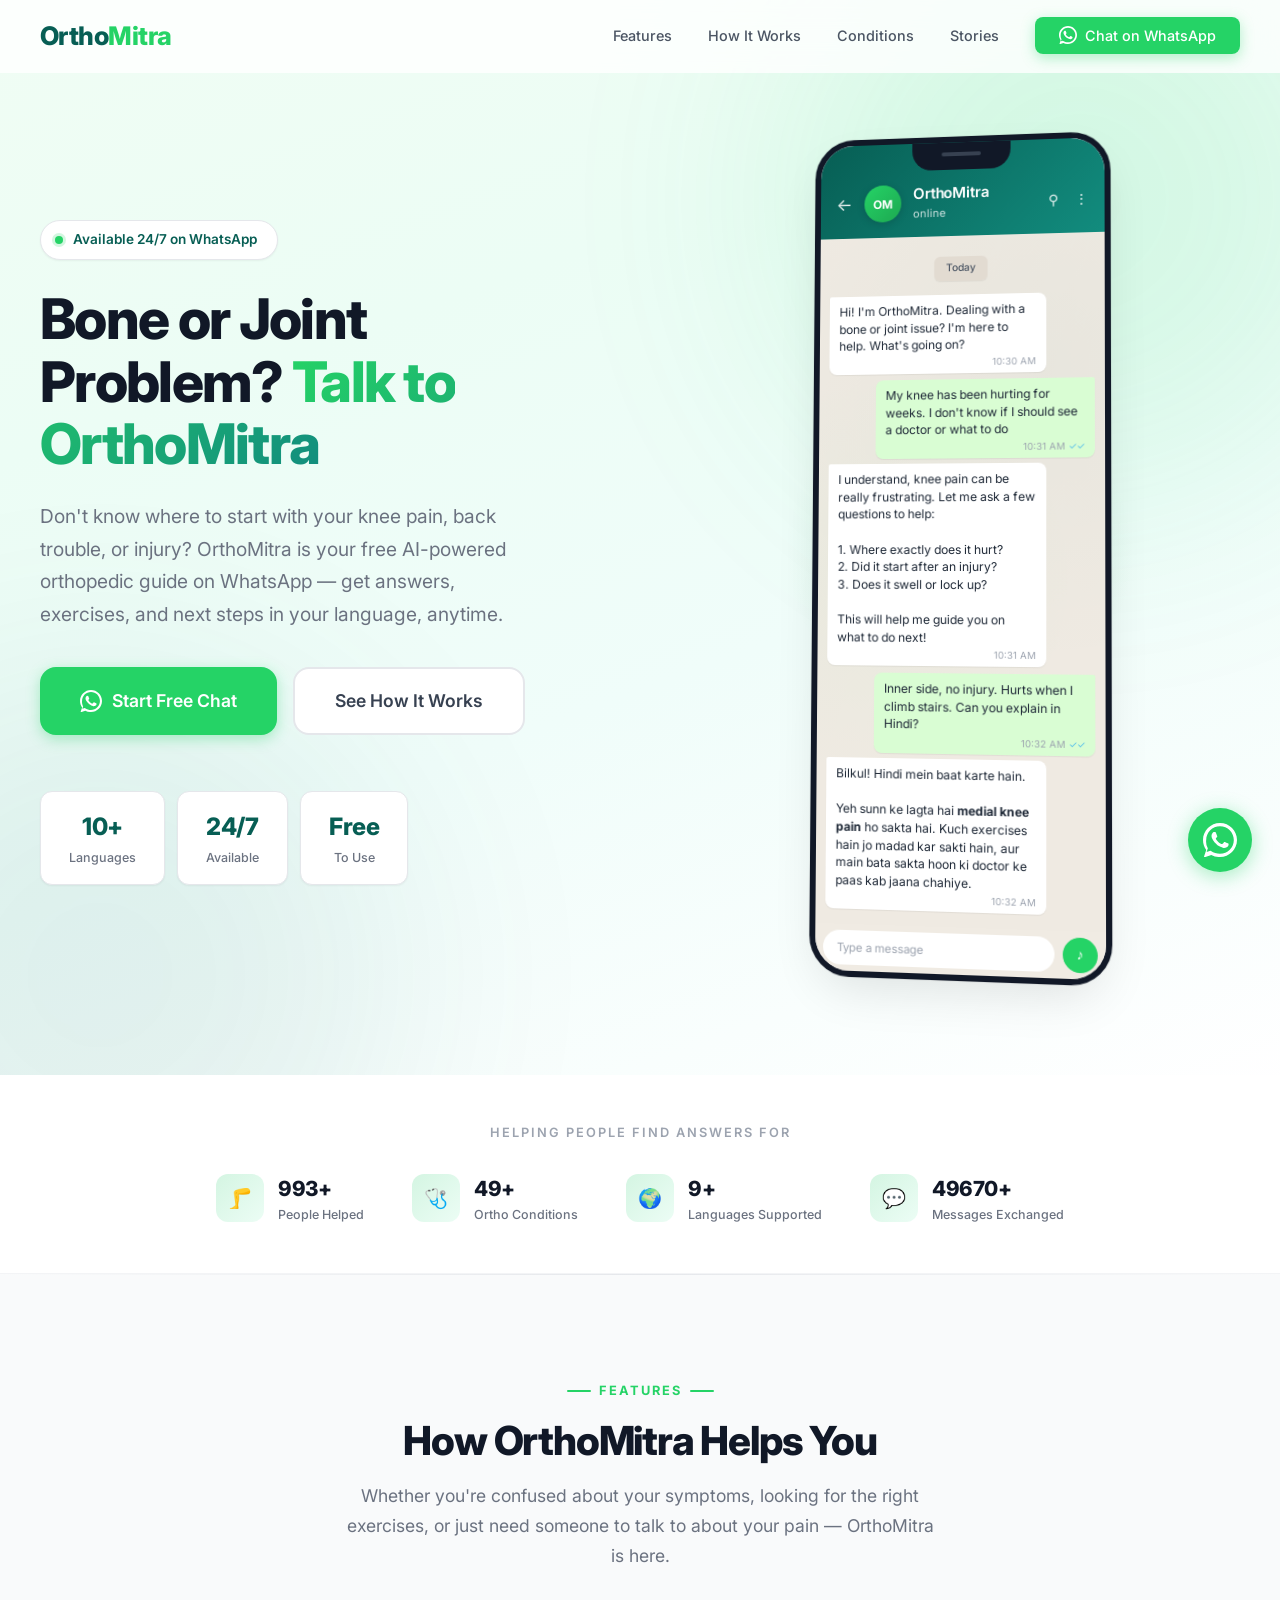
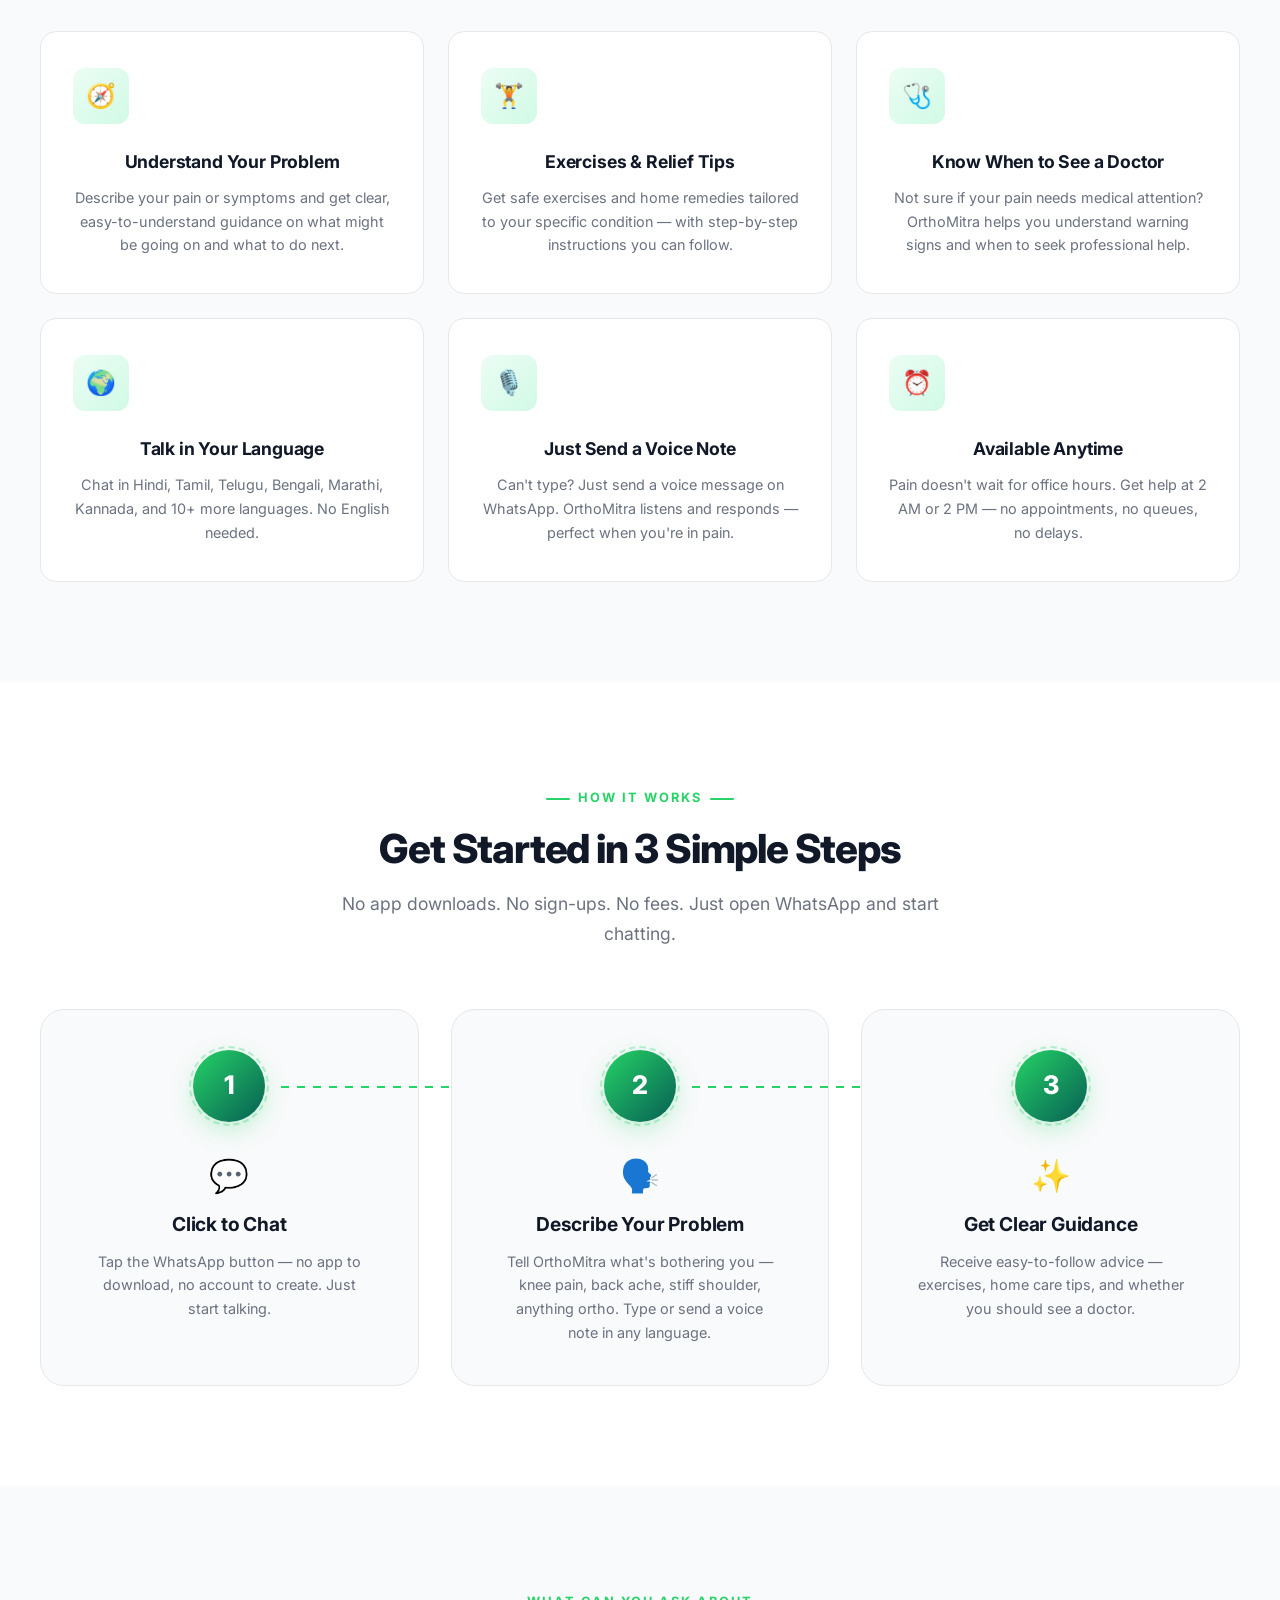
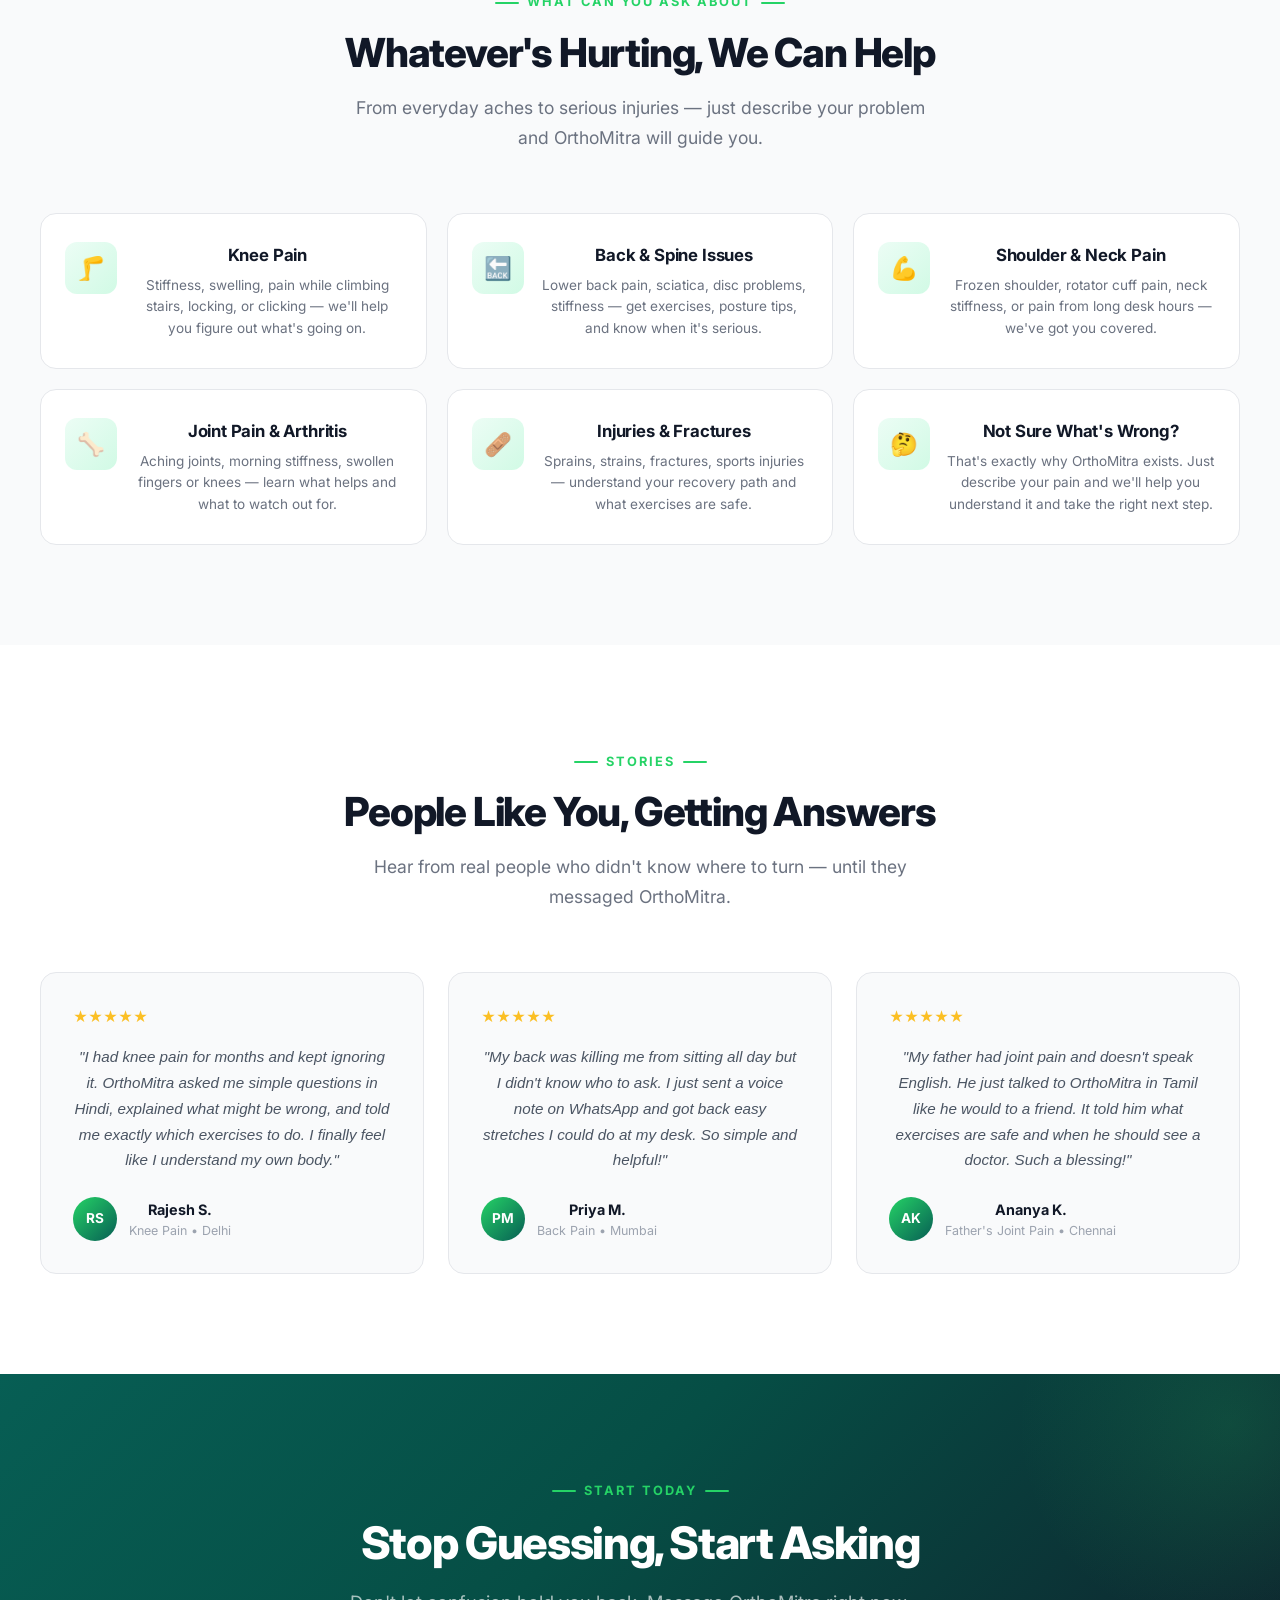
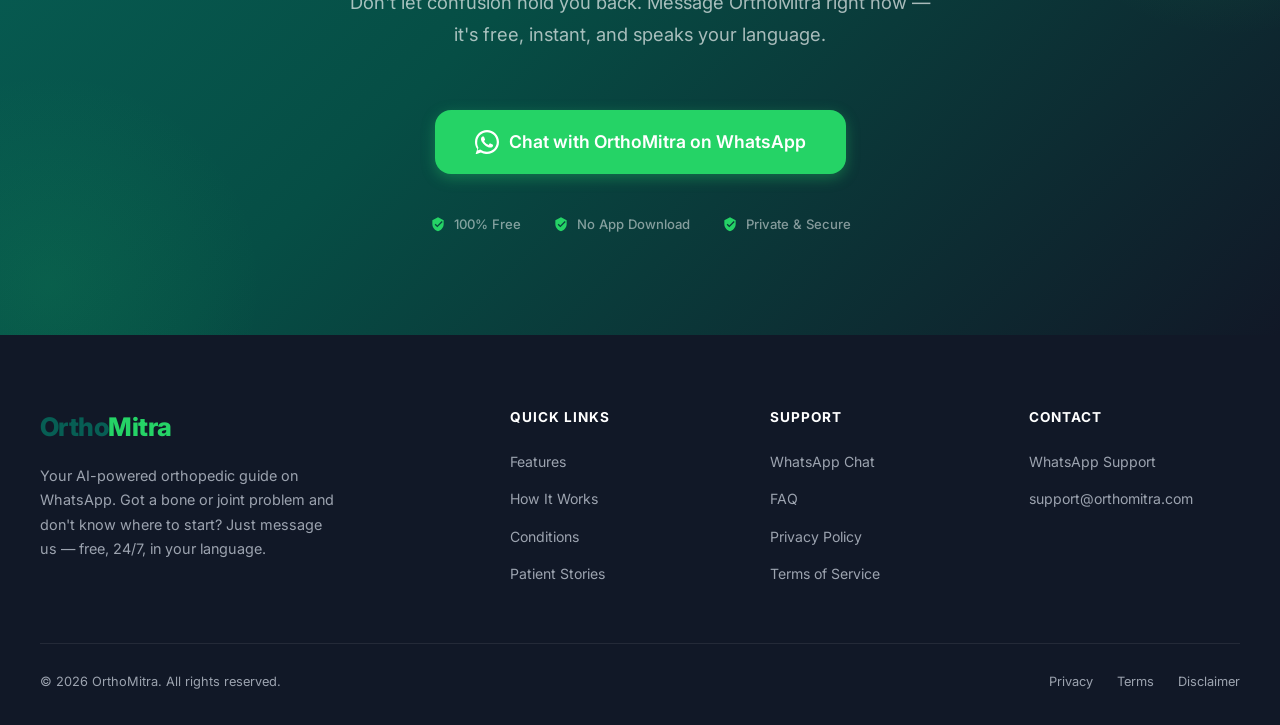
==== commit 5d268424: "Reframe messaging: ortho guide for anyone, not just surgery recovery OrthoMitra is for anyone dealin" ====
--- a/index.html
+++ b/index.html
@@ -3,11 +3,11 @@
 <head>
     <meta charset="UTF-8">
     <meta name="viewport" content="width=device-width, initial-scale=1.0">
-    <title>OrthoMitra — AI-Powered Orthopedic Recovery on WhatsApp</title>
-    <meta name="description" content="OrthoMitra is your personal AI-powered orthopedic recovery companion available 24/7 on WhatsApp. Get personalized exercises, pain management tips, and recovery tracking in 10+ languages.">
+    <title>OrthoMitra — Your Orthopedic Guide on WhatsApp</title>
+    <meta name="description" content="Dealing with joint pain, back pain, or a bone injury and don't know where to start? OrthoMitra is your AI-powered orthopedic guide on WhatsApp — available 24/7, in 10+ languages, completely free.">
     <meta name="theme-color" content="#075E54">
-    <meta property="og:title" content="OrthoMitra — AI-Powered Orthopedic Recovery on WhatsApp">
-    <meta property="og:description" content="Get 24/7 AI-powered orthopedic recovery support right on WhatsApp. Personalized exercises, pain management, and progress tracking.">
+    <meta property="og:title" content="OrthoMitra — Your Orthopedic Guide on WhatsApp">
+    <meta property="og:description" content="Joint pain? Back trouble? Don't know who to ask? Chat with OrthoMitra on WhatsApp — free AI-powered orthopedic guidance, anytime, in your language.">
     <meta property="og:type" content="website">
     <link rel="icon" href="data:image/svg+xml,<svg xmlns='http://www.w3.org/2000/svg' viewBox='0 0 100 100'><text y='.9em' font-size='90'>🦴</text></svg>">
     <link rel="preconnect" href="https://fonts.googleapis.com">
@@ -49,8 +49,8 @@
                     <span class="hero-badge-dot"></span>
                     Available 24/7 on WhatsApp
                 </div>
-                <h1 class="reveal reveal-delay-1">Your Personal Orthopedic <span class="highlight">Recovery Companion</span></h1>
-                <p class="hero-subtitle reveal reveal-delay-2">Get AI-powered orthopedic recovery support right on WhatsApp. Personalized exercises, pain management, and progress tracking &mdash; all in your language, anytime you need it.</p>
+                <h1 class="reveal reveal-delay-1">Bone or Joint Problem? <span class="highlight">Talk to OrthoMitra</span></h1>
+                <p class="hero-subtitle reveal reveal-delay-2">Don't know where to start with your knee pain, back trouble, or injury? OrthoMitra is your free AI-powered orthopedic guide on WhatsApp &mdash; get answers, exercises, and next steps in your language, anytime.</p>
                 <div class="hero-buttons reveal reveal-delay-3">
                     <a href="#" class="btn btn-primary btn-lg" id="heroCtaBtn">
                         <svg width="22" height="22" viewBox="0 0 24 24" fill="currentColor"><path d="M17.472 14.382c-.297-.149-1.758-.867-2.03-.967-.273-.099-.471-.148-.67.15-.197.297-.767.966-.94 1.164-.173.199-.347.223-.644.075-.297-.15-1.255-.463-2.39-1.475-.883-.788-1.48-1.761-1.653-2.059-.173-.297-.018-.458.13-.606.134-.133.298-.347.446-.52.149-.174.198-.298.298-.497.099-.198.05-.371-.025-.52-.075-.149-.669-1.612-.916-2.207-.242-.579-.487-.5-.669-.51-.173-.008-.371-.01-.57-.01-.198 0-.52.074-.792.372-.272.297-1.04 1.016-1.04 2.479 0 1.462 1.065 2.875 1.213 3.074.149.198 2.096 3.2 5.077 4.487.709.306 1.262.489 1.694.625.712.227 1.36.195 1.871.118.571-.085 1.758-.719 2.006-1.413.248-.694.248-1.289.173-1.413-.074-.124-.272-.198-.57-.347z"/><path d="M12 0C5.373 0 0 5.373 0 12c0 2.625.846 5.059 2.284 7.034L.789 23.492a.5.5 0 00.611.611l4.458-1.495A11.96 11.96 0 0012 24c6.627 0 12-5.373 12-12S18.627 0 12 0zm0 21.75c-2.35 0-4.527-.7-6.35-1.902l-.45-.29-2.645.887.887-2.645-.29-.45A9.71 9.71 0 012.25 12c0-5.385 4.365-9.75 9.75-9.75s9.75 4.365 9.75 9.75-4.365 9.75-9.75 9.75z"/></svg>
@@ -92,31 +92,31 @@
                     <div class="phone-chat">
                         <div class="chat-date-divider"><span>Today</span></div>
                         <div class="chat-bubble received">
-                            Hello! I'm OrthoMitra, your orthopedic recovery assistant. How can I help you today?
+                            Hi! I'm OrthoMitra. Dealing with a bone or joint issue? I'm here to help. What's going on?
                             <div class="chat-meta"><span class="chat-time">10:30 AM</span></div>
                         </div>
                         <div class="chat-bubble sent">
-                            I had knee surgery 2 weeks ago. Can you help with exercises?
+                            My knee has been hurting for weeks. I don't know if I should see a doctor or what to do
                             <div class="chat-meta"><span class="chat-time">10:31 AM</span> <span class="chat-check">&#10003;&#10003;</span></div>
                         </div>
                         <div class="chat-bubble received">
-                            Of course! Based on your 2-week post-op timeline, here are gentle exercises to start:
+                            I understand, knee pain can be really frustrating. Let me ask a few questions to help:
                             <br><br>
-                            1. Ankle pumps (3&times;10)<br>
-                            2. Quad sets (3&times;10)<br>
-                            3. Heel slides (2&times;10)
+                            1. Where exactly does it hurt?<br>
+                            2. Did it start after an injury?<br>
+                            3. Does it swell or lock up?
                             <br><br>
-                            Want me to explain each one? I can also send voice notes!
+                            This will help me guide you on what to do next!
                             <div class="chat-meta"><span class="chat-time">10:31 AM</span></div>
                         </div>
                         <div class="chat-bubble sent">
-                            Yes! Can you explain in Hindi?
+                            Inner side, no injury. Hurts when I climb stairs. Can you explain in Hindi?
                             <div class="chat-meta"><span class="chat-time">10:32 AM</span> <span class="chat-check">&#10003;&#10003;</span></div>
                         </div>
                         <div class="chat-bubble received">
-                            Bilkul! Main aapko Hindi mein samjhata hoon...
+                            Bilkul! Hindi mein baat karte hain.
                             <br><br>
-                            <strong>Ankle Pumps:</strong> Apne pair ko upar-neeche karein. 10 baar karein, 3 set.
+                            Yeh sunn ke lagta hai <strong>medial knee pain</strong> ho sakta hai. Kuch exercises hain jo madad kar sakti hain, aur main bata sakta hoon ki doctor ke paas kab jaana chahiye.
                             <div class="chat-meta"><span class="chat-time">10:32 AM</span></div>
                         </div>
                     </div>
@@ -132,20 +132,20 @@
     <!-- Trusted By -->
     <section class="trusted-by">
         <div class="trusted-by-inner">
-            <div class="trusted-by-label reveal">Trusted by patients recovering from</div>
+            <div class="trusted-by-label reveal">Helping people find answers for</div>
             <div class="trusted-by-stats reveal reveal-delay-1">
                 <div class="trusted-stat">
                     <div class="trusted-stat-icon">🦵</div>
                     <div class="trusted-stat-text">
-                        <div class="trusted-stat-value" data-count="500" data-suffix="+">0</div>
-                        <div class="trusted-stat-label">Knee Surgeries</div>
+                        <div class="trusted-stat-value" data-count="1000" data-suffix="+">0</div>
+                        <div class="trusted-stat-label">People Helped</div>
                     </div>
                 </div>
                 <div class="trusted-stat">
-                    <div class="trusted-stat-icon">🦴</div>
+                    <div class="trusted-stat-icon">🩺</div>
                     <div class="trusted-stat-text">
-                        <div class="trusted-stat-value" data-count="300" data-suffix="+">0</div>
-                        <div class="trusted-stat-label">Hip Replacements</div>
+                        <div class="trusted-stat-value" data-count="50" data-suffix="+">0</div>
+                        <div class="trusted-stat-label">Ortho Conditions</div>
                     </div>
                 </div>
                 <div class="trusted-stat">
@@ -170,38 +170,38 @@
     <section class="section features" id="features">
         <div class="section-inner section-center">
             <span class="section-label reveal">Features</span>
-            <h2 class="section-title reveal">Everything You Need for Recovery</h2>
-            <p class="section-subtitle reveal">OrthoMitra combines AI intelligence with orthopedic expertise to support your recovery journey every step of the way.</p>
+            <h2 class="section-title reveal">How OrthoMitra Helps You</h2>
+            <p class="section-subtitle reveal">Whether you're confused about your symptoms, looking for the right exercises, or just need someone to talk to about your pain &mdash; OrthoMitra is here.</p>
             <div class="features-grid">
                 <div class="feature-card reveal">
+                    <div class="feature-icon">🧭</div>
+                    <h3>Understand Your Problem</h3>
+                    <p>Describe your pain or symptoms and get clear, easy-to-understand guidance on what might be going on and what to do next.</p>
+                </div>
+                <div class="feature-card reveal reveal-delay-1">
                     <div class="feature-icon">🏋️</div>
-                    <h3>Personalized Exercises</h3>
-                    <p>Get exercise routines tailored to your specific condition, surgery type, and recovery stage with step-by-step guidance.</p>
-                </div>
-                <div class="feature-card reveal reveal-delay-1">
-                    <div class="feature-icon">💊</div>
-                    <h3>Pain Management</h3>
-                    <p>Receive evidence-based guidance on managing pain with proven techniques, medication reminders, and comfort tips.</p>
+                    <h3>Exercises &amp; Relief Tips</h3>
+                    <p>Get safe exercises and home remedies tailored to your specific condition — with step-by-step instructions you can follow.</p>
                 </div>
                 <div class="feature-card reveal reveal-delay-2">
-                    <div class="feature-icon">📈</div>
-                    <h3>Recovery Tracking</h3>
-                    <p>Track your progress over time with regular check-ins, milestone celebrations, and recovery timeline insights.</p>
+                    <div class="feature-icon">🩺</div>
+                    <h3>Know When to See a Doctor</h3>
+                    <p>Not sure if your pain needs medical attention? OrthoMitra helps you understand warning signs and when to seek professional help.</p>
                 </div>
                 <div class="feature-card reveal reveal-delay-1">
                     <div class="feature-icon">🌍</div>
-                    <h3>Multi-Language Support</h3>
-                    <p>Communicate in 10+ languages including Hindi, Tamil, Telugu, Bengali, Marathi, Kannada, and more.</p>
+                    <h3>Talk in Your Language</h3>
+                    <p>Chat in Hindi, Tamil, Telugu, Bengali, Marathi, Kannada, and 10+ more languages. No English needed.</p>
                 </div>
                 <div class="feature-card reveal reveal-delay-2">
                     <div class="feature-icon">🎙️</div>
-                    <h3>Voice Messages</h3>
-                    <p>Send and receive voice messages for a more natural conversation — perfect when typing feels difficult.</p>
+                    <h3>Just Send a Voice Note</h3>
+                    <p>Can't type? Just send a voice message on WhatsApp. OrthoMitra listens and responds — perfect when you're in pain.</p>
                 </div>
                 <div class="feature-card reveal reveal-delay-3">
                     <div class="feature-icon">⏰</div>
-                    <h3>24/7 Availability</h3>
-                    <p>Get instant answers and support anytime, day or night. No appointments, no waiting rooms, no delays.</p>
+                    <h3>Available Anytime</h3>
+                    <p>Pain doesn't wait for office hours. Get help at 2 AM or 2 PM — no appointments, no queues, no delays.</p>
                 </div>
             </div>
         </div>
@@ -219,21 +219,21 @@
                     <div class="step-connector-line"></div>
                     <div class="step-icon">💬</div>
                     <h3>Click to Chat</h3>
-                    <p>Tap the WhatsApp button to instantly open a conversation with OrthoMitra.</p>
+                    <p>Tap the WhatsApp button — no app to download, no account to create. Just start talking.</p>
                 </div>
                 <div class="step reveal reveal-delay-2">
                     <div class="step-number">2</div>
                     <div class="step-connector-line"></div>
-                    <div class="step-icon">🩺</div>
-                    <h3>Share Your Condition</h3>
-                    <p>Tell us about your surgery, injury, or orthopedic condition — in any language you prefer.</p>
+                    <div class="step-icon">🗣️</div>
+                    <h3>Describe Your Problem</h3>
+                    <p>Tell OrthoMitra what's bothering you — knee pain, back ache, stiff shoulder, anything ortho. Type or send a voice note in any language.</p>
                 </div>
                 <div class="step reveal reveal-delay-4">
                     <div class="step-number">3</div>
                     <div class="step-connector-line"></div>
                     <div class="step-icon">✨</div>
-                    <h3>Get Personalized Help</h3>
-                    <p>Receive customized exercises, recovery plans, and ongoing support tailored just for you.</p>
+                    <h3>Get Clear Guidance</h3>
+                    <p>Receive easy-to-follow advice — exercises, home care tips, and whether you should see a doctor.</p>
                 </div>
             </div>
         </div>
@@ -242,50 +242,50 @@
     <!-- Conditions -->
     <section class="section conditions" id="conditions">
         <div class="section-inner section-center">
-            <span class="section-label reveal">Conditions</span>
-            <h2 class="section-title reveal">Conditions We Support</h2>
-            <p class="section-subtitle reveal">OrthoMitra provides recovery guidance for a wide range of orthopedic conditions and surgeries.</p>
+            <span class="section-label reveal">What Can You Ask About</span>
+            <h2 class="section-title reveal">Whatever's Hurting, We Can Help</h2>
+            <p class="section-subtitle reveal">From everyday aches to serious injuries &mdash; just describe your problem and OrthoMitra will guide you.</p>
             <div class="conditions-grid">
                 <div class="condition-card reveal">
                     <div class="condition-icon">🦵</div>
                     <div>
-                        <h3>Knee Surgery</h3>
-                        <p>ACL reconstruction, total knee replacement, meniscus repair, and arthroscopic procedures.</p>
+                        <h3>Knee Pain</h3>
+                        <p>Stiffness, swelling, pain while climbing stairs, locking, or clicking &mdash; we'll help you figure out what's going on.</p>
+                    </div>
+                </div>
+                <div class="condition-card reveal reveal-delay-1">
+                    <div class="condition-icon">🔙</div>
+                    <div>
+                        <h3>Back &amp; Spine Issues</h3>
+                        <p>Lower back pain, sciatica, disc problems, stiffness &mdash; get exercises, posture tips, and know when it's serious.</p>
+                    </div>
+                </div>
+                <div class="condition-card reveal reveal-delay-2">
+                    <div class="condition-icon">💪</div>
+                    <div>
+                        <h3>Shoulder &amp; Neck Pain</h3>
+                        <p>Frozen shoulder, rotator cuff pain, neck stiffness, or pain from long desk hours &mdash; we've got you covered.</p>
                     </div>
                 </div>
                 <div class="condition-card reveal reveal-delay-1">
                     <div class="condition-icon">🦴</div>
                     <div>
-                        <h3>Hip Surgery</h3>
-                        <p>Hip replacement, hip resurfacing, labral repair, and post-operative rehabilitation.</p>
-                    </div>
-                </div>
-                <div class="condition-card reveal reveal-delay-2">
-                    <div class="condition-icon">🔙</div>
-                    <div>
-                        <h3>Back Pain</h3>
-                        <p>Disc problems, spinal fusion recovery, sciatica management, and chronic pain support.</p>
-                    </div>
-                </div>
-                <div class="condition-card reveal reveal-delay-1">
-                    <div class="condition-icon">💪</div>
-                    <div>
-                        <h3>Shoulder Injury</h3>
-                        <p>Rotator cuff repair, shoulder replacement, frozen shoulder, and impingement therapy.</p>
+                        <h3>Joint Pain &amp; Arthritis</h3>
+                        <p>Aching joints, morning stiffness, swollen fingers or knees &mdash; learn what helps and what to watch out for.</p>
                     </div>
                 </div>
                 <div class="condition-card reveal reveal-delay-2">
                     <div class="condition-icon">🩹</div>
                     <div>
-                        <h3>Fractures</h3>
-                        <p>Post-fracture rehabilitation for arms, legs, wrists, ankles, and collarbone injuries.</p>
+                        <h3>Injuries &amp; Fractures</h3>
+                        <p>Sprains, strains, fractures, sports injuries &mdash; understand your recovery path and what exercises are safe.</p>
                     </div>
                 </div>
                 <div class="condition-card reveal reveal-delay-3">
-                    <div class="condition-icon">🏥</div>
-                    <div>
-                        <h3>General Orthopedic</h3>
-                        <p>Arthritis, sports injuries, joint pain, tendonitis, and general musculoskeletal care.</p>
+                    <div class="condition-icon">🤔</div>
+                    <div>
+                        <h3>Not Sure What's Wrong?</h3>
+                        <p>That's exactly why OrthoMitra exists. Just describe your pain and we'll help you understand it and take the right next step.</p>
                     </div>
                 </div>
             </div>
@@ -295,40 +295,40 @@
     <!-- Testimonials -->
     <section class="section testimonials" id="testimonials">
         <div class="section-inner section-center">
-            <span class="section-label reveal">Patient Stories</span>
-            <h2 class="section-title reveal">Real Recovery Journeys</h2>
-            <p class="section-subtitle reveal">Hear from patients who are using OrthoMitra to recover smarter and faster.</p>
+            <span class="section-label reveal">Stories</span>
+            <h2 class="section-title reveal">People Like You, Getting Answers</h2>
+            <p class="section-subtitle reveal">Hear from real people who didn't know where to turn &mdash; until they messaged OrthoMitra.</p>
             <div class="testimonials-grid">
                 <div class="testimonial-card reveal">
                     <div class="testimonial-stars">&#9733;&#9733;&#9733;&#9733;&#9733;</div>
-                    <p class="testimonial-text">"After my knee replacement, OrthoMitra guided me through daily exercises in Hindi. It felt like having a physiotherapist in my pocket. My recovery has been so much smoother!"</p>
+                    <p class="testimonial-text">"I had knee pain for months and kept ignoring it. OrthoMitra asked me simple questions in Hindi, explained what might be wrong, and told me exactly which exercises to do. I finally feel like I understand my own body."</p>
                     <div class="testimonial-author">
                         <div class="testimonial-avatar">RS</div>
                         <div>
                             <div class="testimonial-author-name">Rajesh S.</div>
-                            <div class="testimonial-author-detail">Knee Replacement &bull; Delhi</div>
+                            <div class="testimonial-author-detail">Knee Pain &bull; Delhi</div>
                         </div>
                     </div>
                 </div>
                 <div class="testimonial-card reveal reveal-delay-1">
                     <div class="testimonial-stars">&#9733;&#9733;&#9733;&#9733;&#9733;</div>
-                    <p class="testimonial-text">"I love that I can just send a voice message when my wrist hurts too much to type. The responses are always helpful and easy to understand. Truly a game-changer for recovery!"</p>
+                    <p class="testimonial-text">"My back was killing me from sitting all day but I didn't know who to ask. I just sent a voice note on WhatsApp and got back easy stretches I could do at my desk. So simple and helpful!"</p>
                     <div class="testimonial-author">
                         <div class="testimonial-avatar">PM</div>
                         <div>
                             <div class="testimonial-author-name">Priya M.</div>
-                            <div class="testimonial-author-detail">Wrist Fracture &bull; Mumbai</div>
+                            <div class="testimonial-author-detail">Back Pain &bull; Mumbai</div>
                         </div>
                     </div>
                 </div>
                 <div class="testimonial-card reveal reveal-delay-2">
                     <div class="testimonial-stars">&#9733;&#9733;&#9733;&#9733;&#9733;</div>
-                    <p class="testimonial-text">"My mother-in-law had hip surgery and doesn't speak English. OrthoMitra communicated with her in Tamil and gave her exercises she could actually follow. Such a blessing!"</p>
+                    <p class="testimonial-text">"My father had joint pain and doesn't speak English. He just talked to OrthoMitra in Tamil like he would to a friend. It told him what exercises are safe and when he should see a doctor. Such a blessing!"</p>
                     <div class="testimonial-author">
                         <div class="testimonial-avatar">AK</div>
                         <div>
                             <div class="testimonial-author-name">Ananya K.</div>
-                            <div class="testimonial-author-detail">Hip Surgery &bull; Chennai</div>
+                            <div class="testimonial-author-detail">Father's Joint Pain &bull; Chennai</div>
                         </div>
                     </div>
                 </div>
@@ -340,8 +340,8 @@
     <section class="section cta-section">
         <div class="section-inner section-center">
             <span class="section-label reveal" style="color: var(--green);">Start Today</span>
-            <h2 class="section-title reveal">Begin Your Recovery Journey Now</h2>
-            <p class="section-subtitle reveal">Join thousands of patients who are recovering smarter with OrthoMitra. Free, instant, and available in your language.</p>
+            <h2 class="section-title reveal">Stop Guessing, Start Asking</h2>
+            <p class="section-subtitle reveal">Don't let confusion hold you back. Message OrthoMitra right now &mdash; it's free, instant, and speaks your language.</p>
             <div class="reveal reveal-delay-1">
                 <a href="#" class="btn btn-primary btn-lg" id="ctaBtn">
                     <svg width="24" height="24" viewBox="0 0 24 24" fill="currentColor"><path d="M17.472 14.382c-.297-.149-1.758-.867-2.03-.967-.273-.099-.471-.148-.67.15-.197.297-.767.966-.94 1.164-.173.199-.347.223-.644.075-.297-.15-1.255-.463-2.39-1.475-.883-.788-1.48-1.761-1.653-2.059-.173-.297-.018-.458.13-.606.134-.133.298-.347.446-.52.149-.174.198-.298.298-.497.099-.198.05-.371-.025-.52-.075-.149-.669-1.612-.916-2.207-.242-.579-.487-.5-.669-.51-.173-.008-.371-.01-.57-.01-.198 0-.52.074-.792.372-.272.297-1.04 1.016-1.04 2.479 0 1.462 1.065 2.875 1.213 3.074.149.198 2.096 3.2 5.077 4.487.709.306 1.262.489 1.694.625.712.227 1.36.195 1.871.118.571-.085 1.758-.719 2.006-1.413.248-.694.248-1.289.173-1.413-.074-.124-.272-.198-.57-.347z"/><path d="M12 0C5.373 0 0 5.373 0 12c0 2.625.846 5.059 2.284 7.034L.789 23.492a.5.5 0 00.611.611l4.458-1.495A11.96 11.96 0 0012 24c6.627 0 12-5.373 12-12S18.627 0 12 0zm0 21.75c-2.35 0-4.527-.7-6.35-1.902l-.45-.29-2.645.887.887-2.645-.29-.45A9.71 9.71 0 012.25 12c0-5.385 4.365-9.75 9.75-9.75s9.75 4.365 9.75 9.75-4.365 9.75-9.75 9.75z"/></svg>
@@ -371,7 +371,7 @@
             <div class="footer-grid">
                 <div class="footer-brand">
                     <div class="logo">Ortho<span>Mitra</span></div>
-                    <p>Your AI-powered orthopedic recovery companion on WhatsApp. Personalized support for your recovery journey, available 24/7 in multiple languages.</p>
+                    <p>Your AI-powered orthopedic guide on WhatsApp. Got a bone or joint problem and don't know where to start? Just message us &mdash; free, 24/7, in your language.</p>
                 </div>
                 <div>
                     <h4>Quick Links</h4>
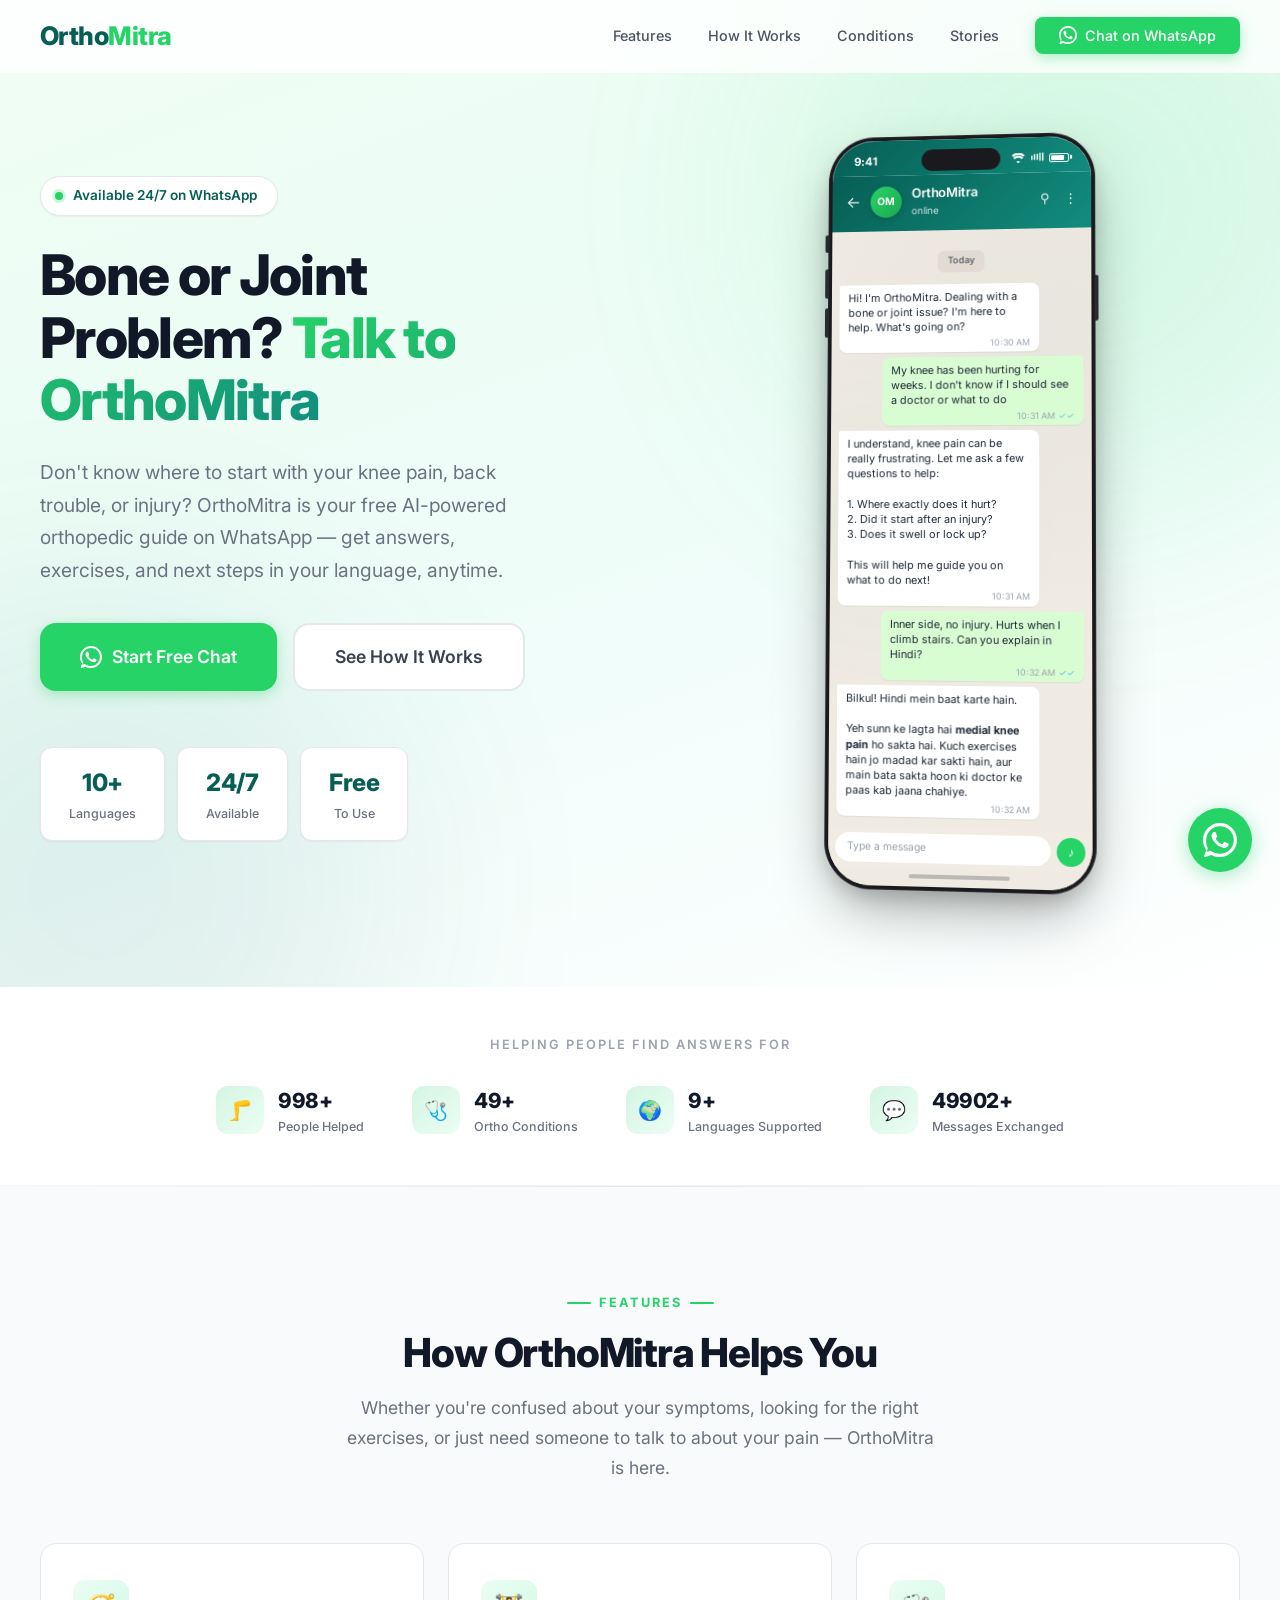
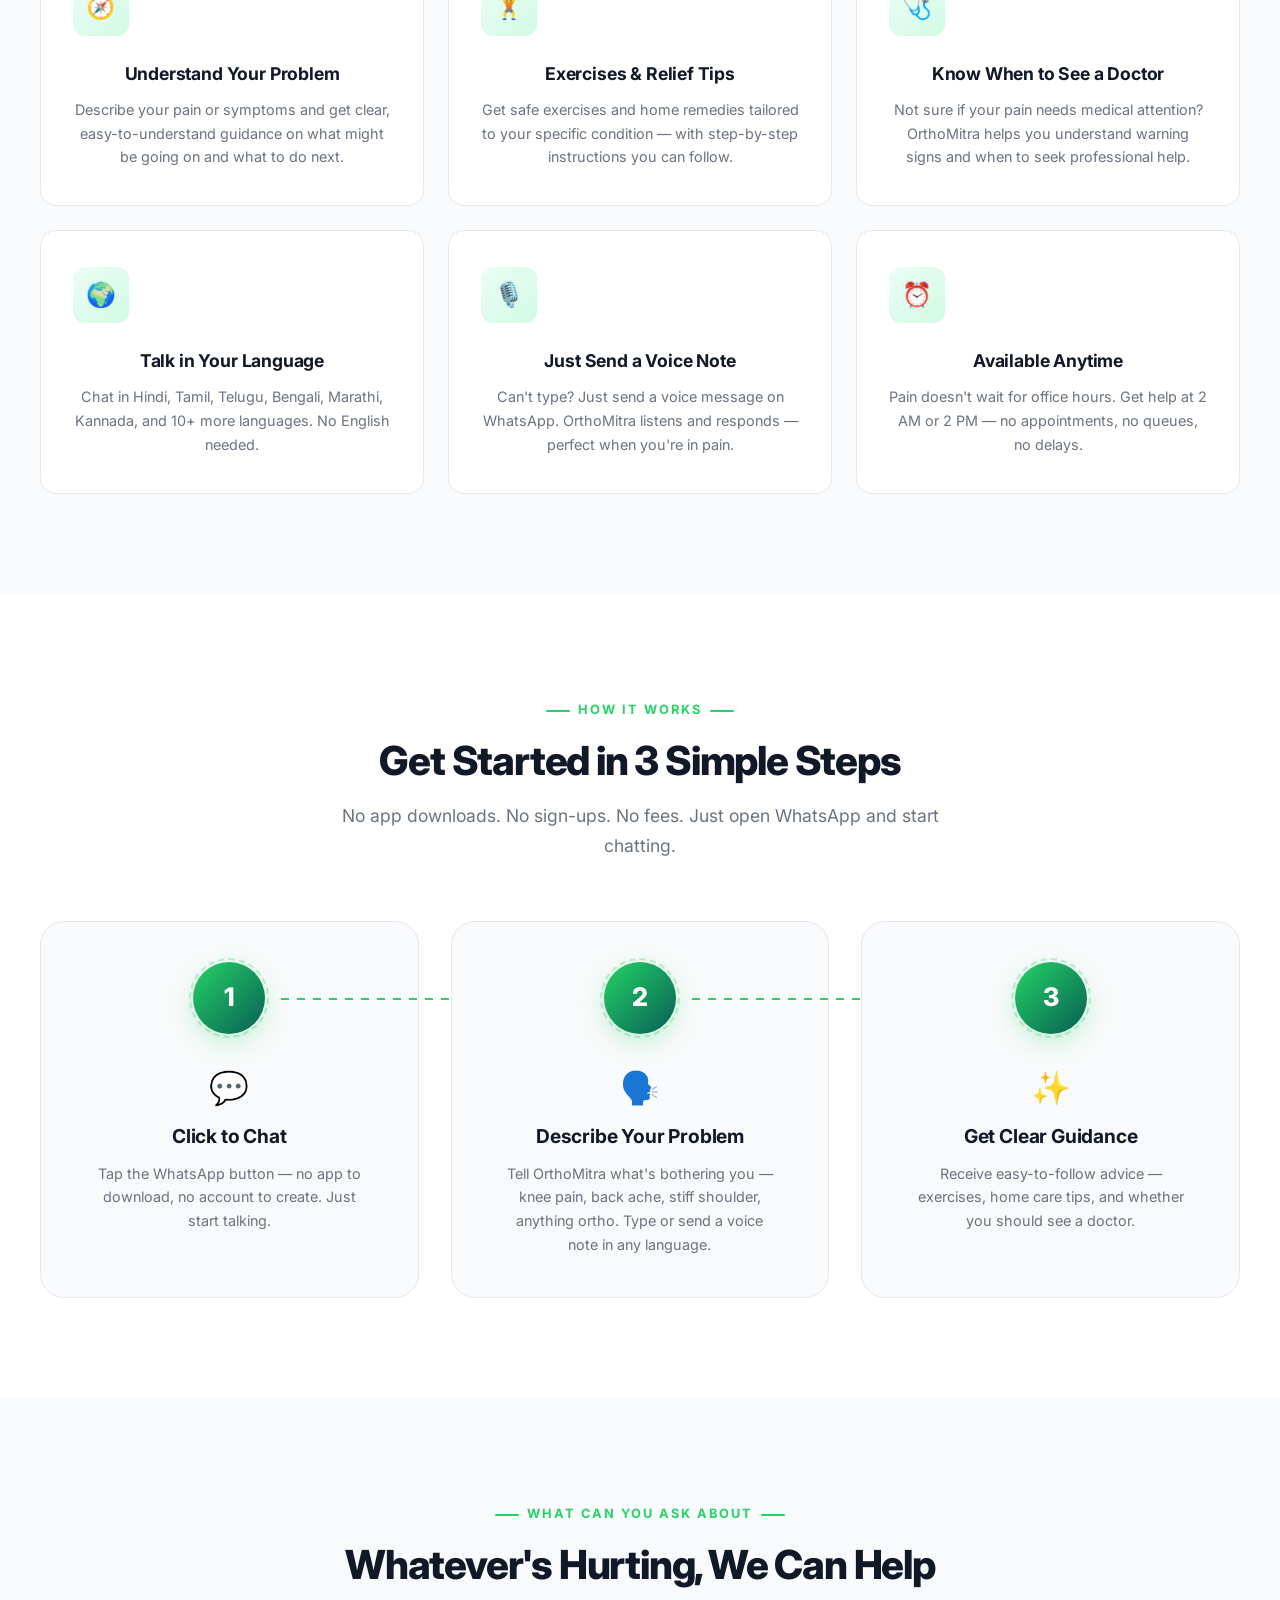
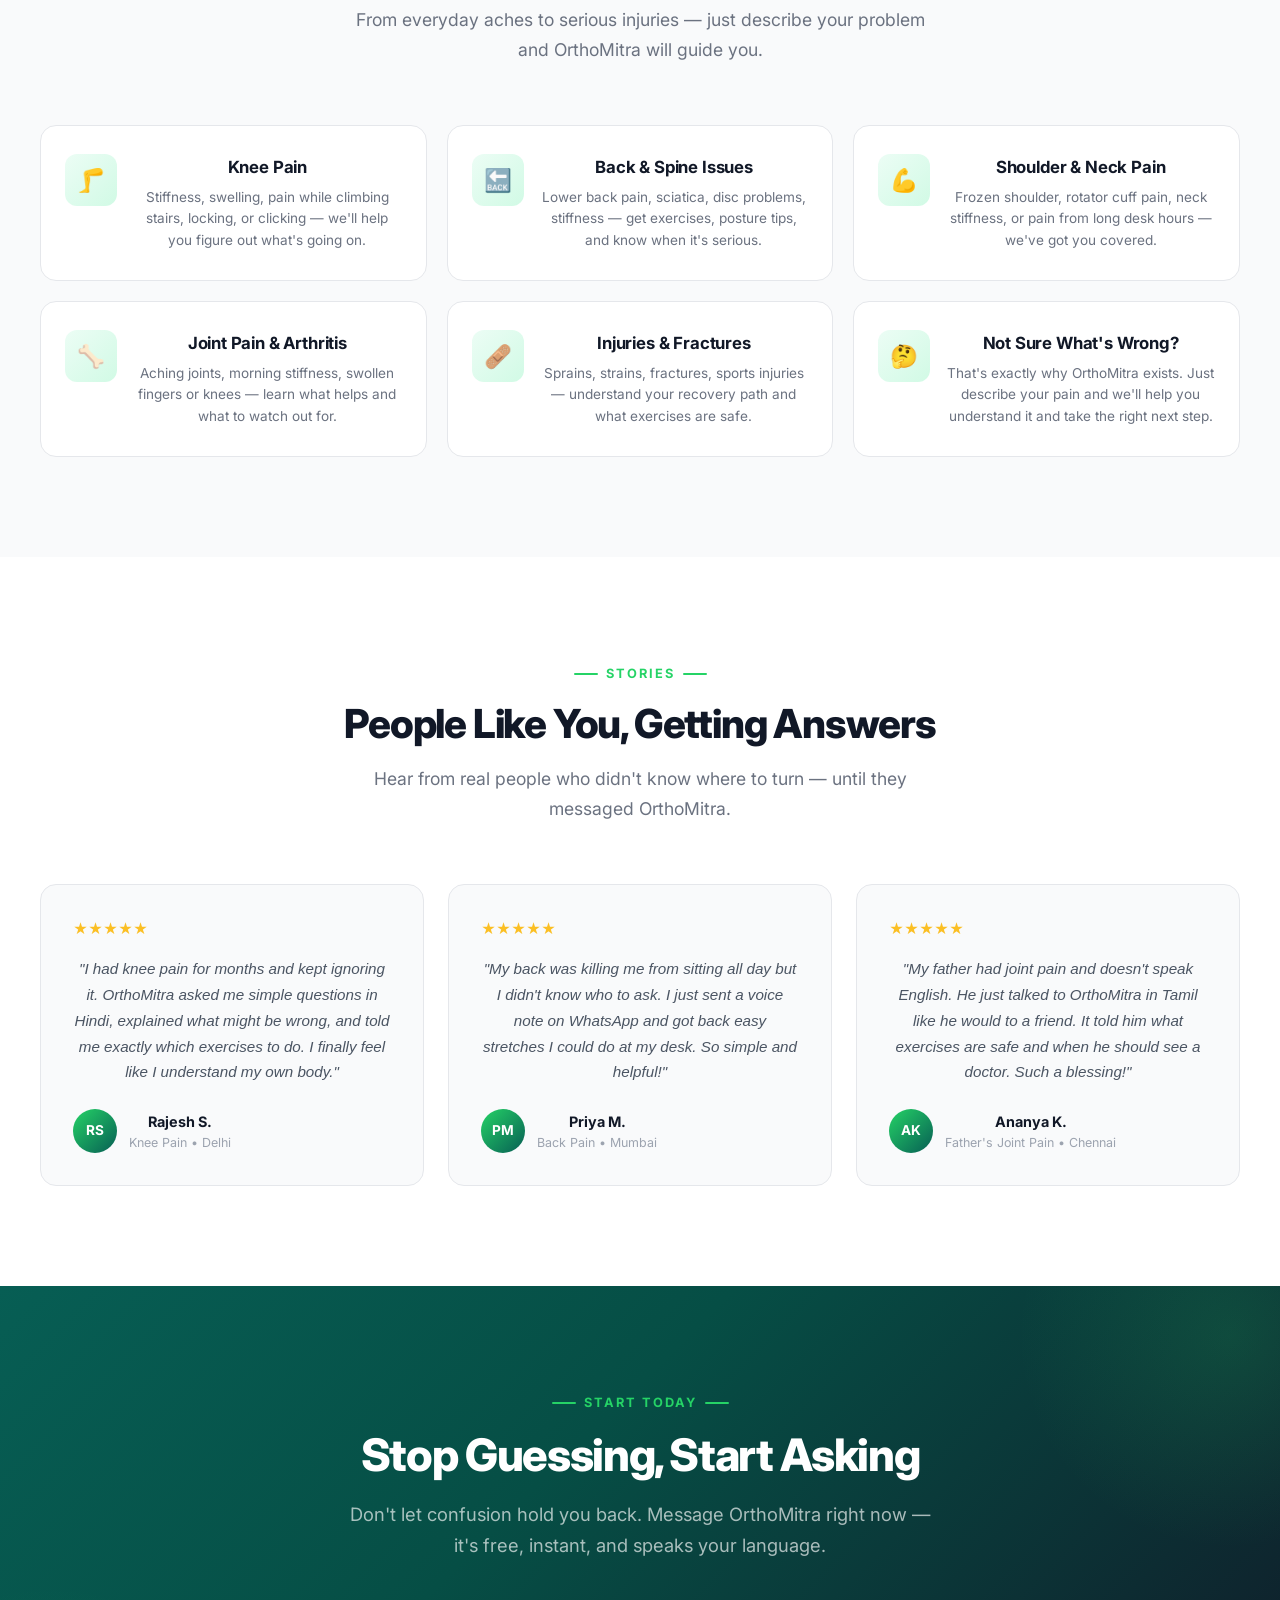
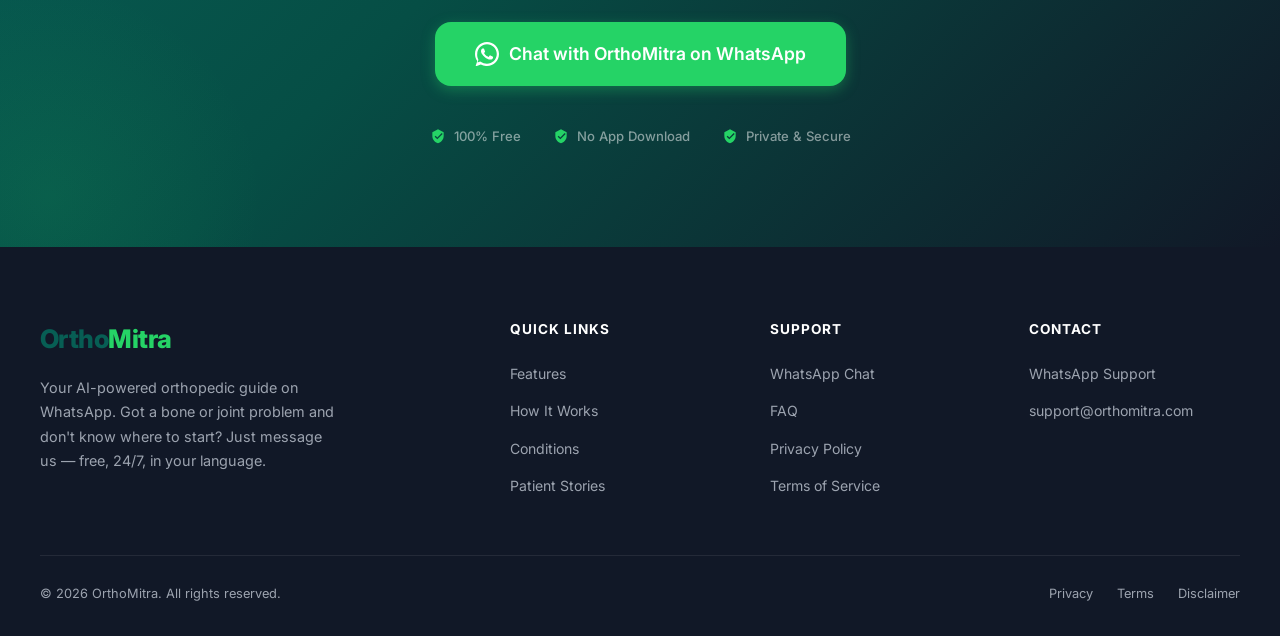
==== commit d672e551: "Redesign phone mockup to look like a realistic iPhone 15 Replace the old chunky phone with a proper " ====
--- a/index.html
+++ b/index.html
@@ -76,7 +76,20 @@
             <div class="phone-mockup reveal reveal-delay-2">
                 <div class="phone-mockup-glow"></div>
                 <div class="phone">
-                    <div class="phone-notch"></div>
+                    <div class="phone-frame-btn phone-frame-btn-silent"></div>
+                    <div class="phone-frame-btn phone-frame-btn-volup"></div>
+                    <div class="phone-frame-btn phone-frame-btn-voldown"></div>
+                    <div class="phone-frame-btn phone-frame-btn-power"></div>
+                    <div class="phone-screen">
+                        <div class="phone-dynamic-island"></div>
+                        <div class="phone-status-bar">
+                            <span class="phone-status-time">9:41</span>
+                            <div class="phone-status-icons">
+                                <svg width="16" height="11" viewBox="0 0 16 11" fill="currentColor"><path d="M8 1.7C5.8 1.7 3.8 2.6 2.3 4.1L0.5 2.3C2.5 0.3 5.1-0.8 8-0.8s5.5 1.1 7.5 3.1L13.7 4.1C12.2 2.6 10.2 1.7 8 1.7zM8 5.3c-1.5 0-2.9 0.6-3.9 1.6L2.3 5.1C3.8 3.6 5.8 2.7 8 2.7s4.2 0.9 5.7 2.4L11.9 6.9C10.9 5.9 9.5 5.3 8 5.3zM8 8.9c-0.8 0-1.5 0.3-2 0.8L8 11.8l2-2.1C9.5 9.2 8.8 8.9 8 8.9z"/></svg>
+                                <svg width="15" height="11" viewBox="0 0 15 11" fill="currentColor"><path d="M1 3h1.5v5H1V3zm3-1.5h1.5v6.5H4V1.5zM7 1h1.5v7H7V1zm3-1h1.5v9h-1.5V0zm3 0h1.5v9H13V0z"/></svg>
+                                <div class="phone-battery"><div class="phone-battery-fill"></div></div>
+                            </div>
+                        </div>
                     <div class="phone-header">
                         <span class="phone-back-arrow">&larr;</span>
                         <div class="phone-avatar">OM</div>
@@ -123,6 +136,8 @@
                     <div class="phone-input-bar">
                         <div class="phone-input">Type a message</div>
                         <div class="phone-input-mic">&#9834;</div>
+                    </div>
+                    <div class="phone-home-indicator"></div>
                     </div>
                 </div>
             </div>
--- a/css/style.css
+++ b/css/style.css
@@ -433,83 +433,182 @@
 
 .phone-mockup-glow {
     position: absolute;
-    width: 350px;
-    height: 350px;
-    background: radial-gradient(circle, rgba(37, 211, 102, 0.15) 0%, transparent 70%);
+    width: 320px;
+    height: 320px;
+    background: radial-gradient(circle, rgba(37, 211, 102, 0.12) 0%, transparent 70%);
     top: 50%;
     left: 50%;
     transform: translate(-50%, -50%);
     pointer-events: none;
 }
 
+/* iPhone 15-style frame */
 .phone {
-    width: 300px;
-    background: var(--white);
-    border-radius: 40px;
-    border: 6px solid var(--gray-900);
-    overflow: hidden;
-    box-shadow: var(--shadow-xl),
-                0 0 0 1px rgba(0, 0, 0, 0.05),
-                inset 0 0 0 1px rgba(255, 255, 255, 0.1);
-    position: relative;
-    transform: perspective(1000px) rotateY(-5deg) rotateX(2deg);
+    width: 270px;
+    background: #1a1a1e;
+    border-radius: 46px;
+    padding: 4px;
+    position: relative;
+    transform: perspective(1000px) rotateY(-4deg) rotateX(2deg);
     transition: transform 0.5s cubic-bezier(0.16, 1, 0.3, 1);
+    box-shadow:
+        0 0 0 1px rgba(255, 255, 255, 0.08) inset,
+        0 25px 60px -10px rgba(0, 0, 0, 0.35),
+        0 10px 25px -5px rgba(0, 0, 0, 0.2);
 }
 
 .phone:hover {
     transform: perspective(1000px) rotateY(0deg) rotateX(0deg);
 }
 
-.phone-notch {
+/* Side buttons */
+.phone-frame-btn {
     position: absolute;
-    top: 0;
-    left: 50%;
-    transform: translateX(-50%);
-    width: 100px;
-    height: 28px;
-    background: var(--gray-900);
-    border-radius: 0 0 20px 20px;
-    z-index: 10;
-}
-
-.phone-notch::after {
-    content: '';
+    background: #2a2a2e;
+    border-radius: 2px;
+}
+
+.phone-frame-btn-silent {
+    width: 3px;
+    height: 18px;
+    left: -3px;
+    top: 100px;
+    border-radius: 2px 0 0 2px;
+}
+
+.phone-frame-btn-volup {
+    width: 3px;
+    height: 30px;
+    left: -3px;
+    top: 135px;
+    border-radius: 2px 0 0 2px;
+}
+
+.phone-frame-btn-voldown {
+    width: 3px;
+    height: 30px;
+    left: -3px;
+    top: 175px;
+    border-radius: 2px 0 0 2px;
+}
+
+.phone-frame-btn-power {
+    width: 3px;
+    height: 46px;
+    right: -3px;
+    top: 145px;
+    border-radius: 0 2px 2px 0;
+}
+
+/* Screen area */
+.phone-screen {
+    background: var(--white);
+    border-radius: 42px;
+    overflow: hidden;
+    position: relative;
+}
+
+/* Dynamic Island */
+.phone-dynamic-island {
     position: absolute;
-    width: 40px;
-    height: 4px;
-    background: var(--gray-700);
-    border-radius: 4px;
     top: 10px;
     left: 50%;
     transform: translateX(-50%);
+    width: 80px;
+    height: 22px;
+    background: #1a1a1e;
+    border-radius: 20px;
+    z-index: 20;
+}
+
+/* Status bar */
+.phone-status-bar {
+    display: flex;
+    justify-content: space-between;
+    align-items: center;
+    padding: 12px 22px 6px;
+    font-size: 0.7rem;
+    font-weight: 600;
+    color: var(--white);
+    background: linear-gradient(135deg, var(--teal), var(--teal-light));
+    position: relative;
+    z-index: 10;
+}
+
+.phone-status-time {
+    font-size: 0.72rem;
+    font-weight: 700;
+    letter-spacing: 0.01em;
+}
+
+.phone-status-icons {
+    display: flex;
+    align-items: center;
+    gap: 5px;
+    color: var(--white);
+}
+
+.phone-status-icons svg {
+    width: 14px;
+    height: 10px;
+}
+
+.phone-battery {
+    width: 20px;
+    height: 9px;
+    border: 1.5px solid var(--white);
+    border-radius: 2px;
+    position: relative;
+    display: flex;
+    align-items: center;
+    padding: 1px;
+}
+
+.phone-battery::after {
+    content: '';
+    position: absolute;
+    right: -4px;
+    top: 50%;
+    transform: translateY(-50%);
+    width: 2px;
+    height: 4px;
+    background: var(--white);
+    border-radius: 0 1px 1px 0;
+}
+
+.phone-battery-fill {
+    width: 80%;
+    height: 100%;
+    background: var(--white);
+    border-radius: 1px;
 }
 
 .phone-header {
     background: linear-gradient(135deg, var(--teal), var(--teal-light));
-    padding: 40px 16px 14px;
-    display: flex;
-    align-items: center;
-    gap: 12px;
+    padding: 8px 14px 12px;
+    display: flex;
+    align-items: center;
+    gap: 10px;
 }
 
 .phone-back-arrow {
     color: var(--white);
     opacity: 0.9;
-    font-size: 1.1rem;
+    font-size: 1rem;
 }
 
 .phone-avatar {
-    width: 38px;
-    height: 38px;
+    width: 32px;
+    height: 32px;
     background: linear-gradient(135deg, var(--green), var(--green-dark));
     border-radius: 50%;
     display: flex;
     align-items: center;
     justify-content: center;
-    font-size: 0.75rem;
+    font-size: 0.65rem;
     font-weight: 700;
     color: var(--white);
-    box-shadow: 0 2px 8px rgba(0, 0, 0, 0.15);
+    box-shadow: 0 2px 6px rgba(0, 0, 0, 0.15);
 }
 
 .phone-header-text {
@@ -518,23 +617,23 @@
 }
 
 .phone-header-name {
-    font-size: 0.95rem;
+    font-size: 0.82rem;
     font-weight: 600;
     letter-spacing: -0.01em;
 }
 
 .phone-header-status {
-    font-size: 0.7rem;
+    font-size: 0.62rem;
     opacity: 0.8;
     font-weight: 400;
 }
 
 .phone-header-actions {
     display: flex;
-    gap: 16px;
+    gap: 14px;
     color: var(--white);
     opacity: 0.9;
-    font-size: 0.9rem;
+    font-size: 0.8rem;
 }
 
 .phone-chat {
@@ -542,11 +641,28 @@
     background-image:
         radial-gradient(circle at 20% 50%, rgba(37, 211, 102, 0.03) 0%, transparent 50%),
         radial-gradient(circle at 80% 20%, rgba(7, 94, 84, 0.03) 0%, transparent 50%);
-    padding: 14px 10px;
-    min-height: 380px;
+    padding: 12px 8px;
+    min-height: 340px;
     display: flex;
     flex-direction: column;
-    gap: 6px;
+    gap: 5px;
+}
+
+/* Home indicator bar */
+.phone-home-indicator {
+    background: #efeae2;
+    padding: 6px 0 8px;
+    display: flex;
+    justify-content: center;
+}
+
+.phone-home-indicator::after {
+    content: '';
+    width: 100px;
+    height: 4px;
+    background: var(--gray-800);
+    border-radius: 4px;
+    opacity: 0.25;
 }
 
 .chat-date-divider {
@@ -558,19 +674,19 @@
     display: inline-block;
     background: rgba(225, 218, 208, 0.9);
     color: var(--gray-600);
-    font-size: 0.65rem;
+    font-size: 0.58rem;
     font-weight: 500;
-    padding: 4px 12px;
+    padding: 3px 10px;
     border-radius: 6px;
     box-shadow: 0 1px 1px rgba(0, 0, 0, 0.06);
 }
 
 .chat-bubble {
     max-width: 82%;
-    padding: 7px 10px 4px;
+    padding: 6px 9px 3px;
     border-radius: 8px;
-    font-size: 0.76rem;
-    line-height: 1.45;
+    font-size: 0.68rem;
+    line-height: 1.4;
     position: relative;
     box-shadow: 0 1px 1px rgba(0, 0, 0, 0.06);
     animation: bubble-in 0.4s cubic-bezier(0.16, 1, 0.3, 1) both;
@@ -615,43 +731,43 @@
 }
 
 .chat-time {
-    font-size: 0.6rem;
+    font-size: 0.55rem;
     color: var(--gray-400);
 }
 
 .chat-check {
     color: #53bdeb;
-    font-size: 0.6rem;
+    font-size: 0.55rem;
 }
 
 .phone-input-bar {
     background: #f0ebe3;
-    padding: 6px 8px;
-    display: flex;
-    align-items: center;
-    gap: 8px;
+    padding: 5px 7px;
+    display: flex;
+    align-items: center;
+    gap: 6px;
 }
 
 .phone-input {
     flex: 1;
     background: var(--white);
-    border-radius: 20px;
-    padding: 8px 14px;
-    font-size: 0.72rem;
+    border-radius: 18px;
+    padding: 6px 12px;
+    font-size: 0.65rem;
     color: var(--gray-400);
     border: none;
 }
 
 .phone-input-mic {
-    width: 34px;
-    height: 34px;
+    width: 28px;
+    height: 28px;
     background: var(--green);
     border-radius: 50%;
     display: flex;
     align-items: center;
     justify-content: center;
     color: var(--white);
-    font-size: 0.85rem;
+    font-size: 0.75rem;
 }
 
 /* ============================================
@@ -1479,12 +1595,16 @@
     }
 
     .phone {
-        width: 260px;
+        width: 240px;
         transform: none;
     }
 
     .phone:hover {
         transform: none;
+    }
+
+    .phone-frame-btn {
+        display: none;
     }
 
     .section {
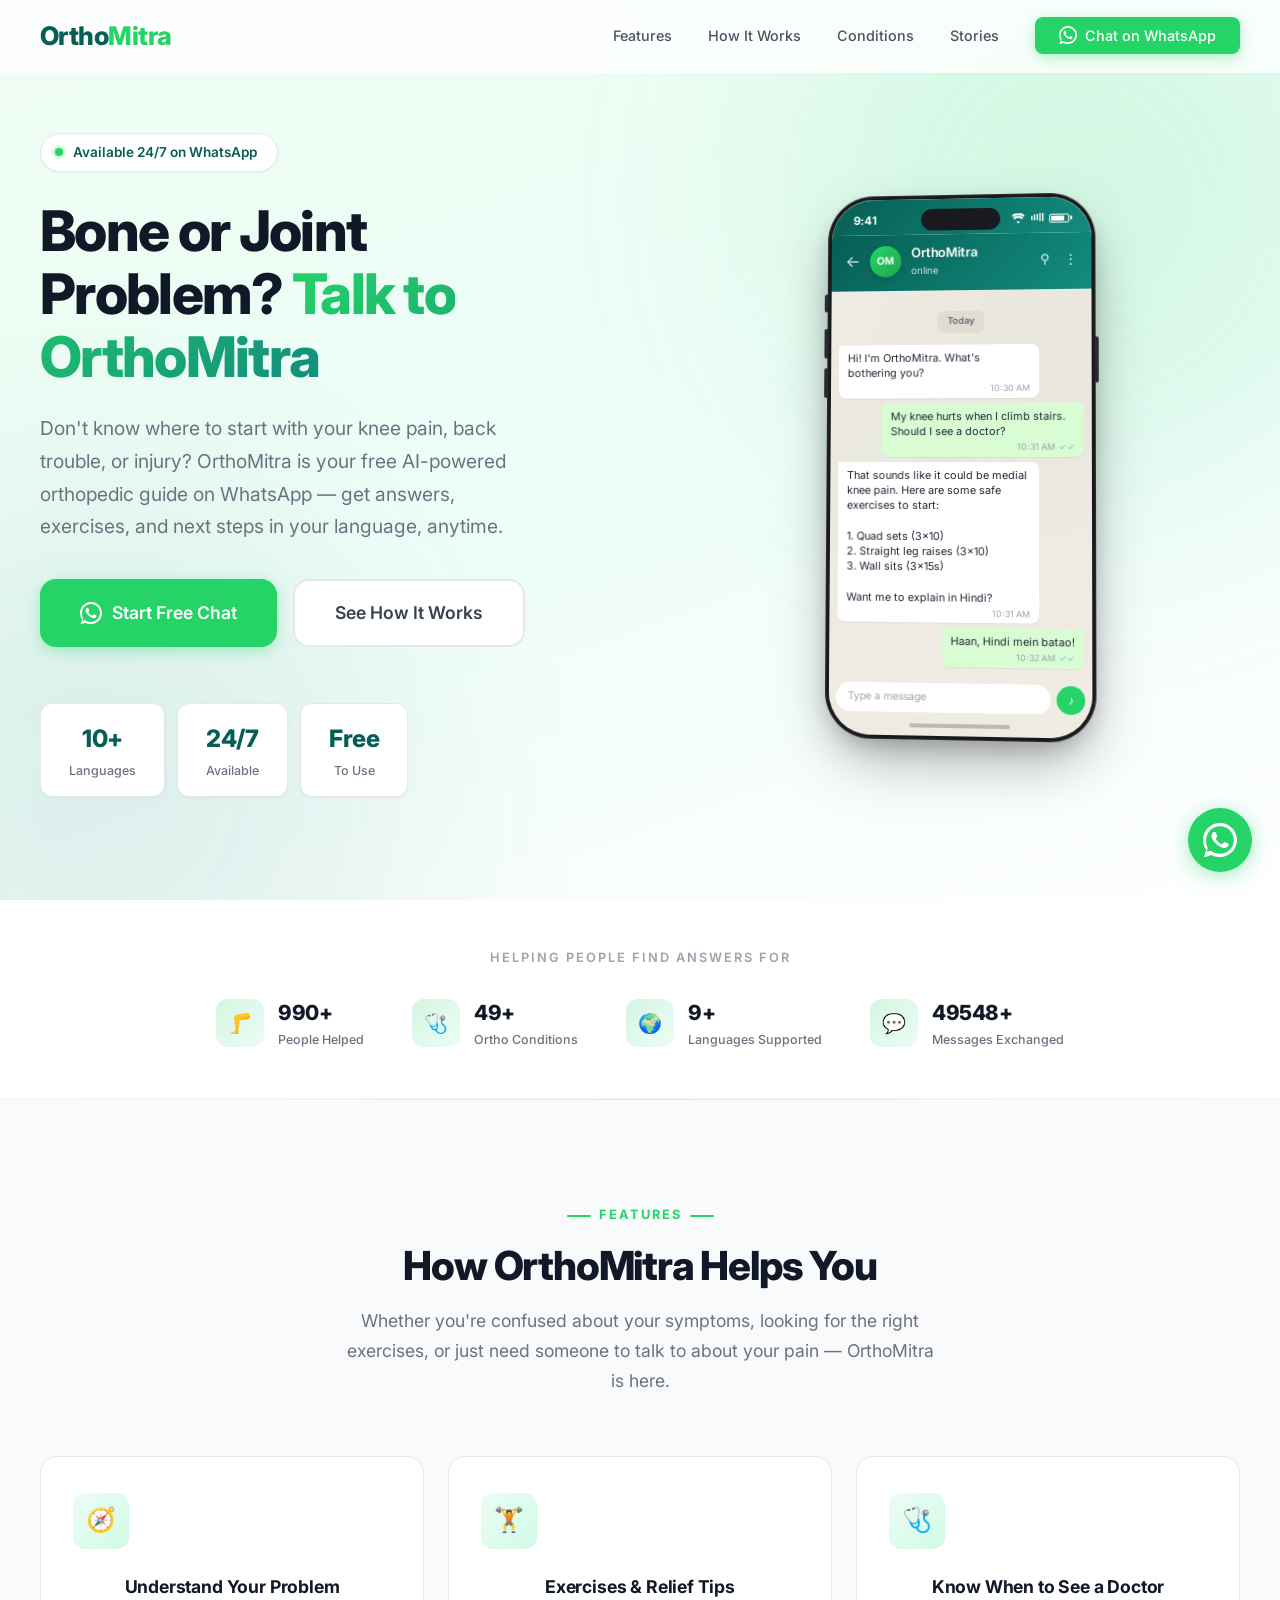
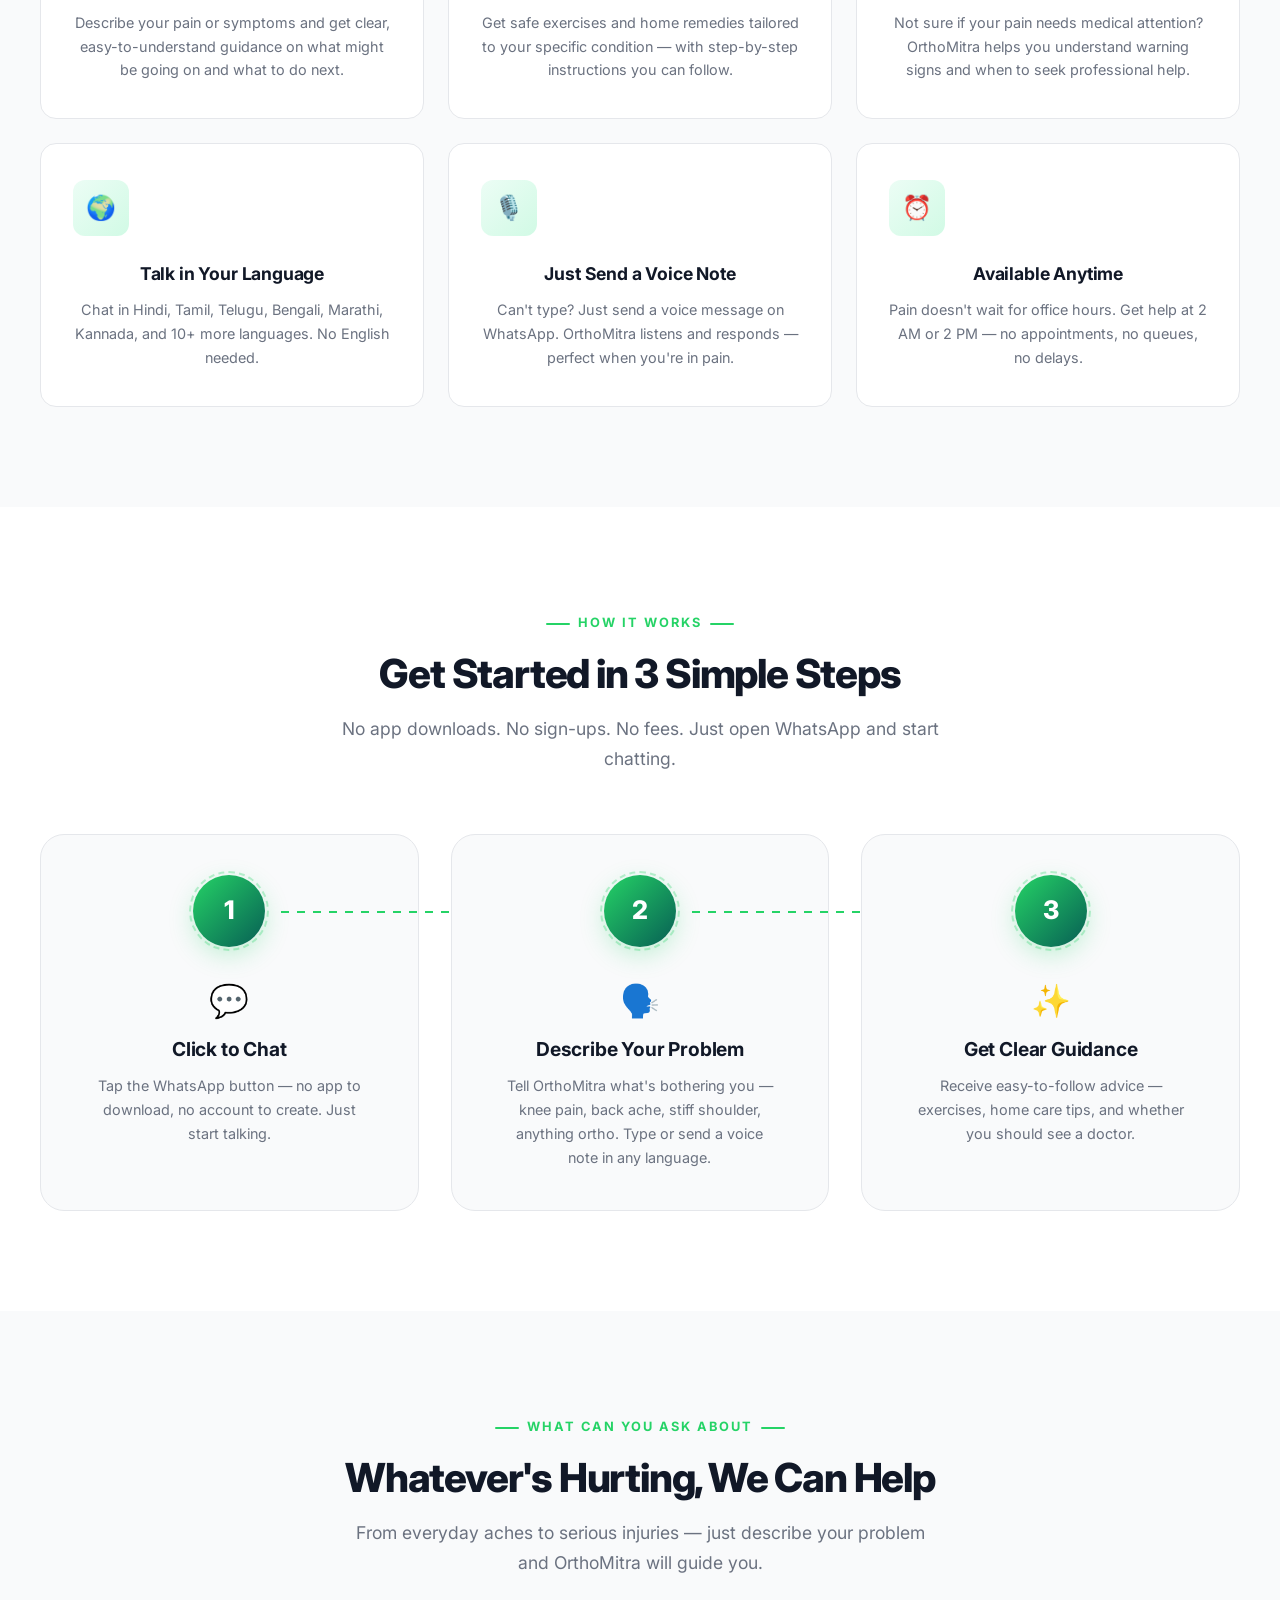
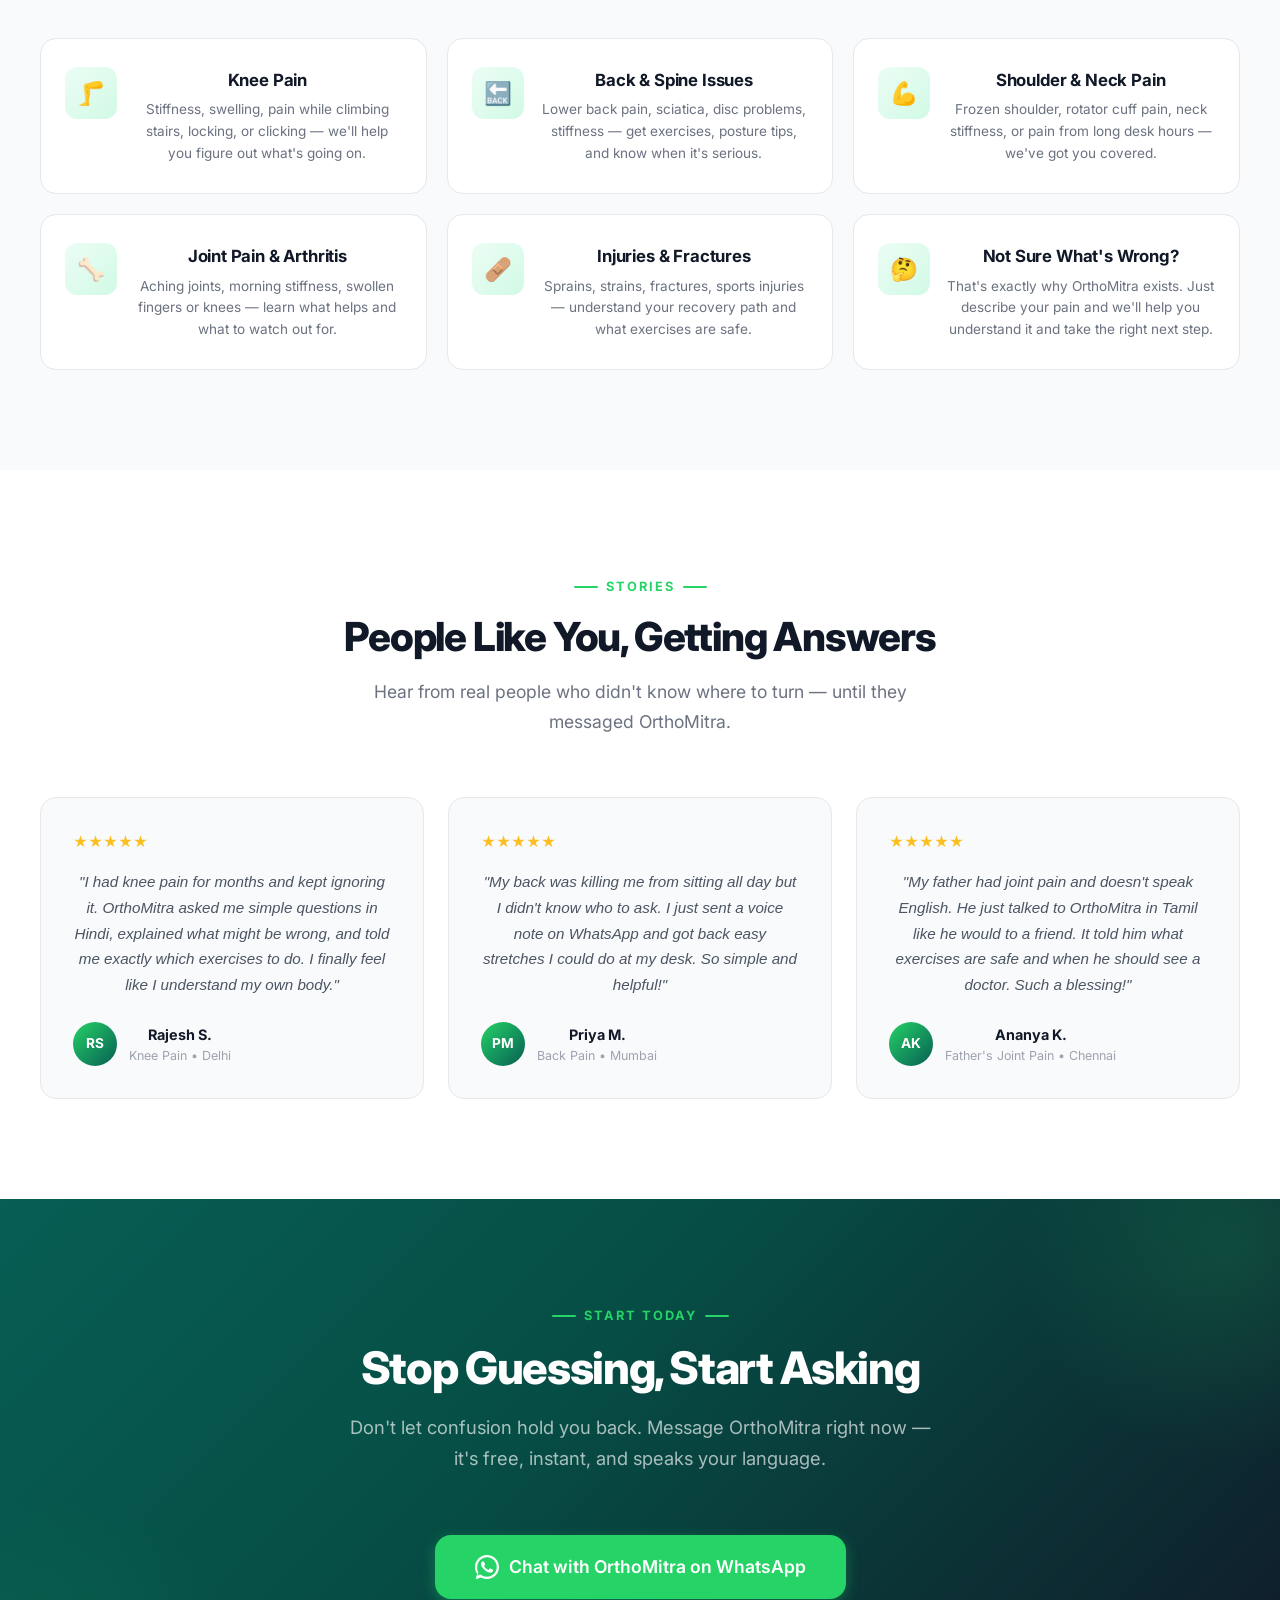
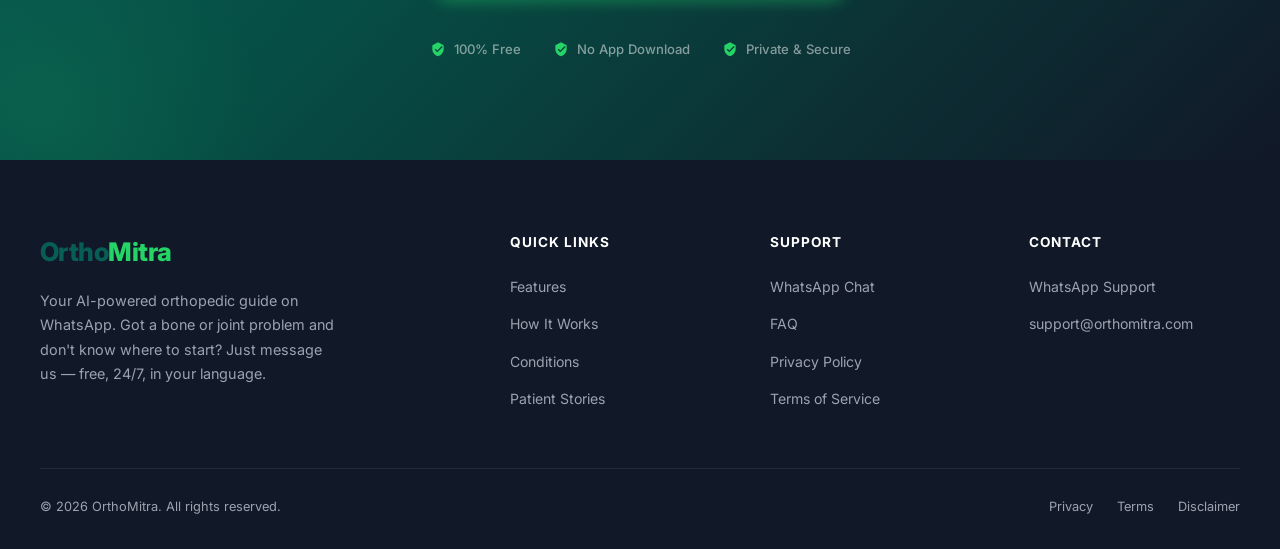
==== commit 9b258485: "Shorten phone mockup: fewer chat messages, remove min-height Trimmed the chat from 5 messages to 4 s" ====
--- a/index.html
+++ b/index.html
@@ -105,32 +105,26 @@
                     <div class="phone-chat">
                         <div class="chat-date-divider"><span>Today</span></div>
                         <div class="chat-bubble received">
-                            Hi! I'm OrthoMitra. Dealing with a bone or joint issue? I'm here to help. What's going on?
+                            Hi! I'm OrthoMitra. What's bothering you?
                             <div class="chat-meta"><span class="chat-time">10:30 AM</span></div>
                         </div>
                         <div class="chat-bubble sent">
-                            My knee has been hurting for weeks. I don't know if I should see a doctor or what to do
+                            My knee hurts when I climb stairs. Should I see a doctor?
                             <div class="chat-meta"><span class="chat-time">10:31 AM</span> <span class="chat-check">&#10003;&#10003;</span></div>
                         </div>
                         <div class="chat-bubble received">
-                            I understand, knee pain can be really frustrating. Let me ask a few questions to help:
+                            That sounds like it could be medial knee pain. Here are some safe exercises to start:
                             <br><br>
-                            1. Where exactly does it hurt?<br>
-                            2. Did it start after an injury?<br>
-                            3. Does it swell or lock up?
+                            1. Quad sets (3&times;10)<br>
+                            2. Straight leg raises (3&times;10)<br>
+                            3. Wall sits (3&times;15s)
                             <br><br>
-                            This will help me guide you on what to do next!
+                            Want me to explain in Hindi?
                             <div class="chat-meta"><span class="chat-time">10:31 AM</span></div>
                         </div>
                         <div class="chat-bubble sent">
-                            Inner side, no injury. Hurts when I climb stairs. Can you explain in Hindi?
+                            Haan, Hindi mein batao!
                             <div class="chat-meta"><span class="chat-time">10:32 AM</span> <span class="chat-check">&#10003;&#10003;</span></div>
-                        </div>
-                        <div class="chat-bubble received">
-                            Bilkul! Hindi mein baat karte hain.
-                            <br><br>
-                            Yeh sunn ke lagta hai <strong>medial knee pain</strong> ho sakta hai. Kuch exercises hain jo madad kar sakti hain, aur main bata sakta hoon ki doctor ke paas kab jaana chahiye.
-                            <div class="chat-meta"><span class="chat-time">10:32 AM</span></div>
                         </div>
                     </div>
                     <div class="phone-input-bar">
--- a/css/style.css
+++ b/css/style.css
@@ -642,7 +642,6 @@
         radial-gradient(circle at 20% 50%, rgba(37, 211, 102, 0.03) 0%, transparent 50%),
         radial-gradient(circle at 80% 20%, rgba(7, 94, 84, 0.03) 0%, transparent 50%);
     padding: 12px 8px;
-    min-height: 340px;
     display: flex;
     flex-direction: column;
     gap: 5px;
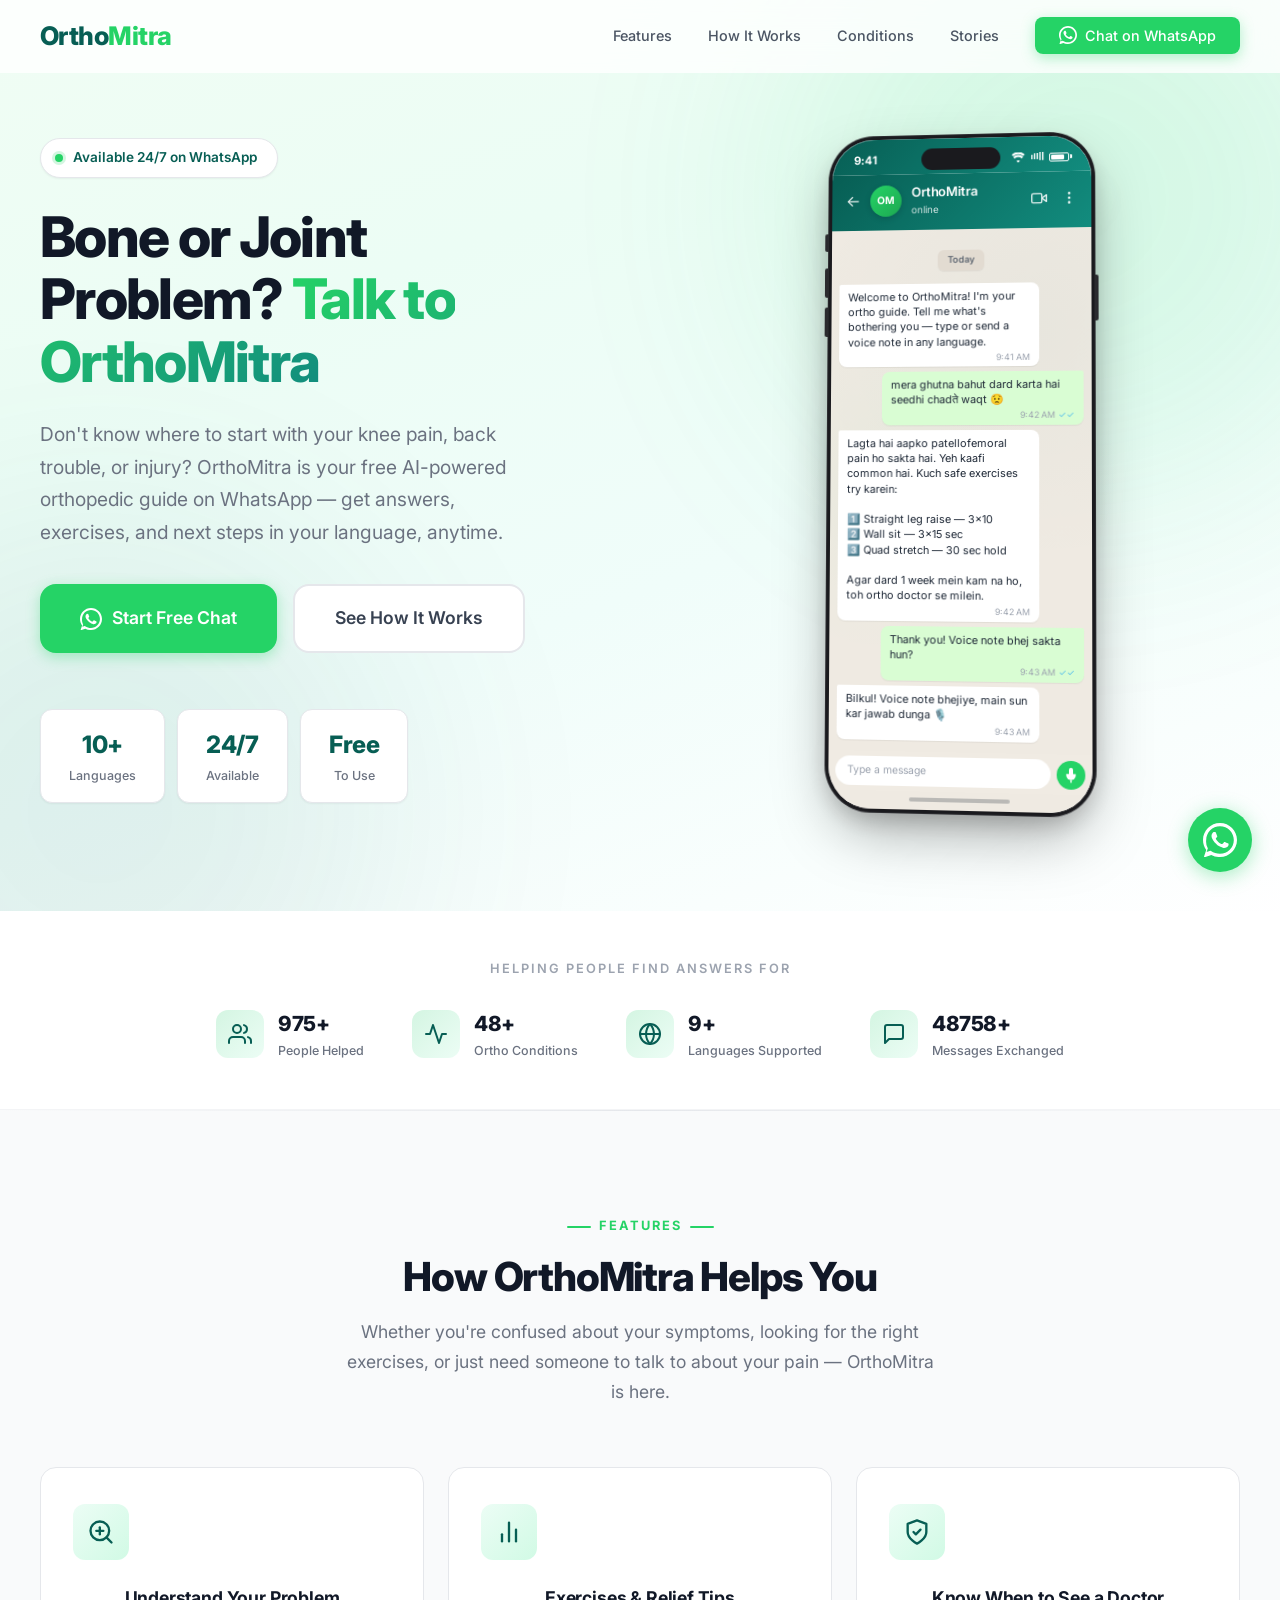
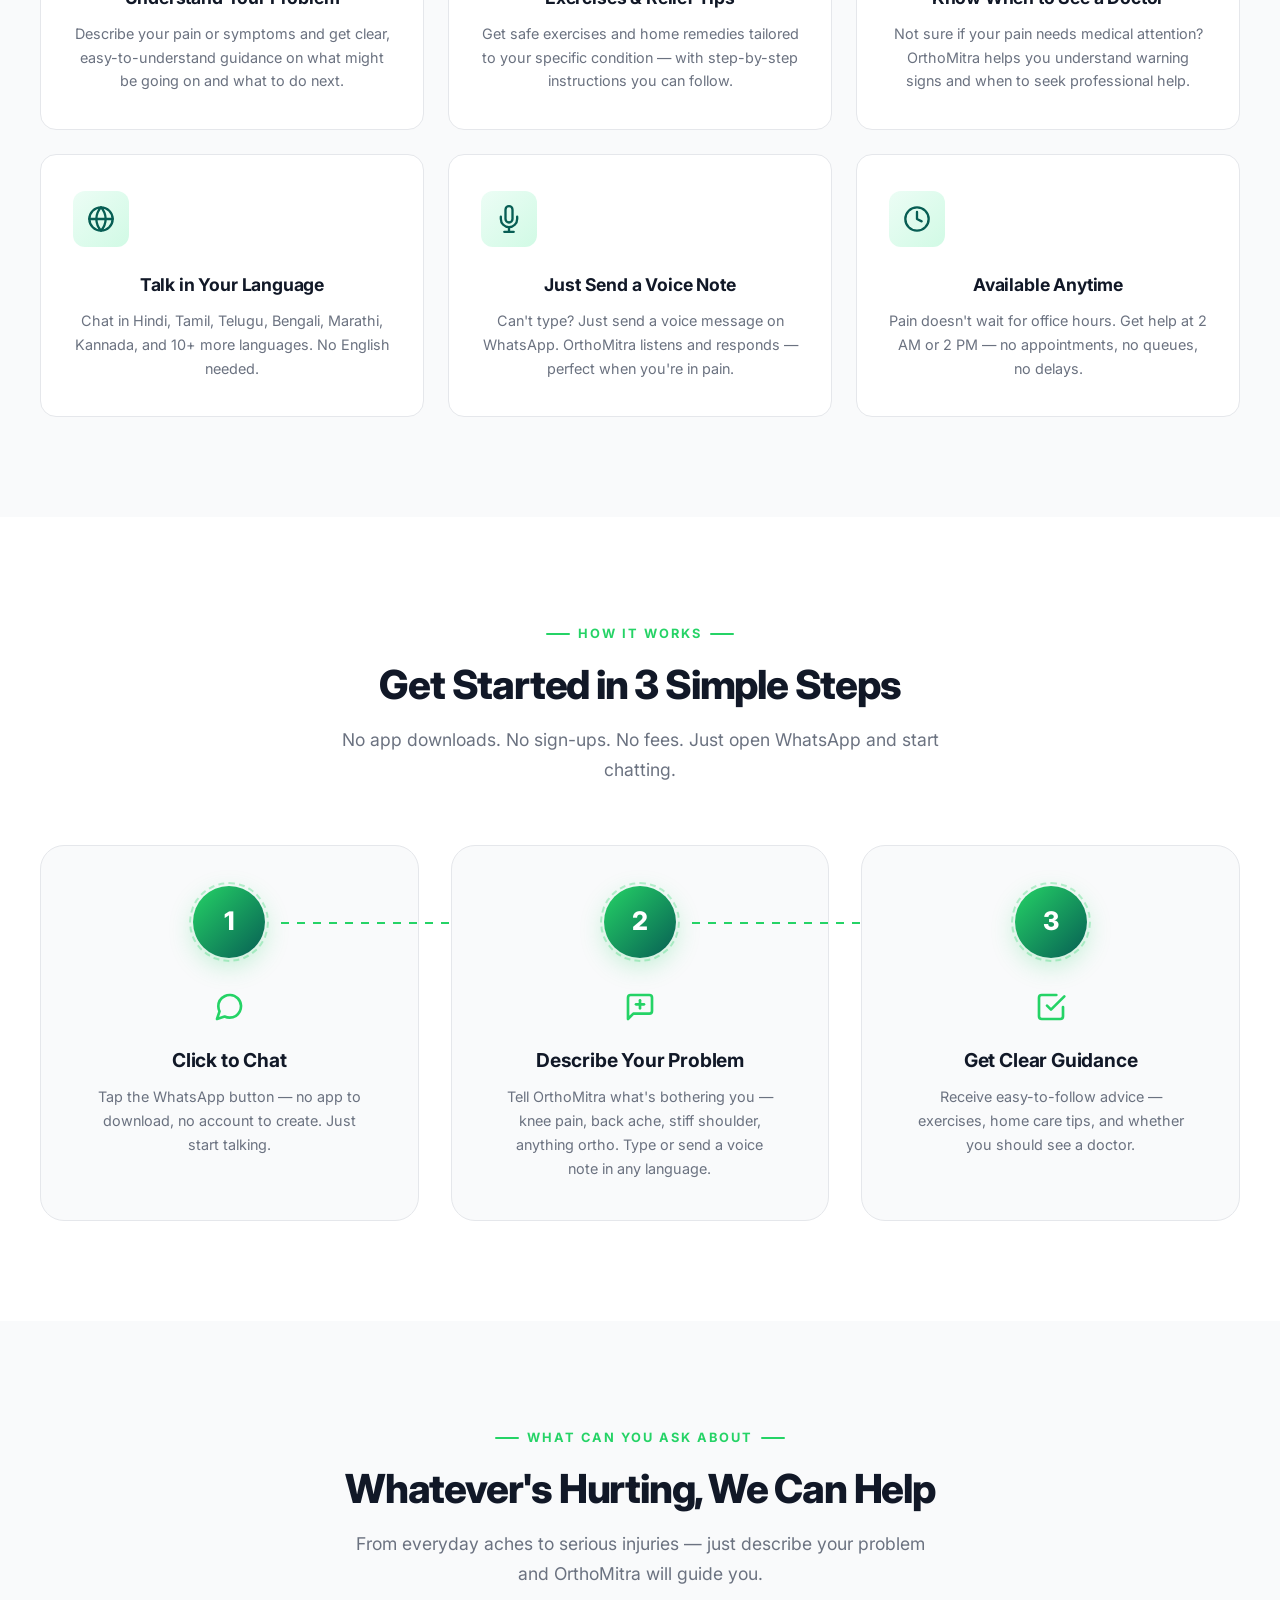
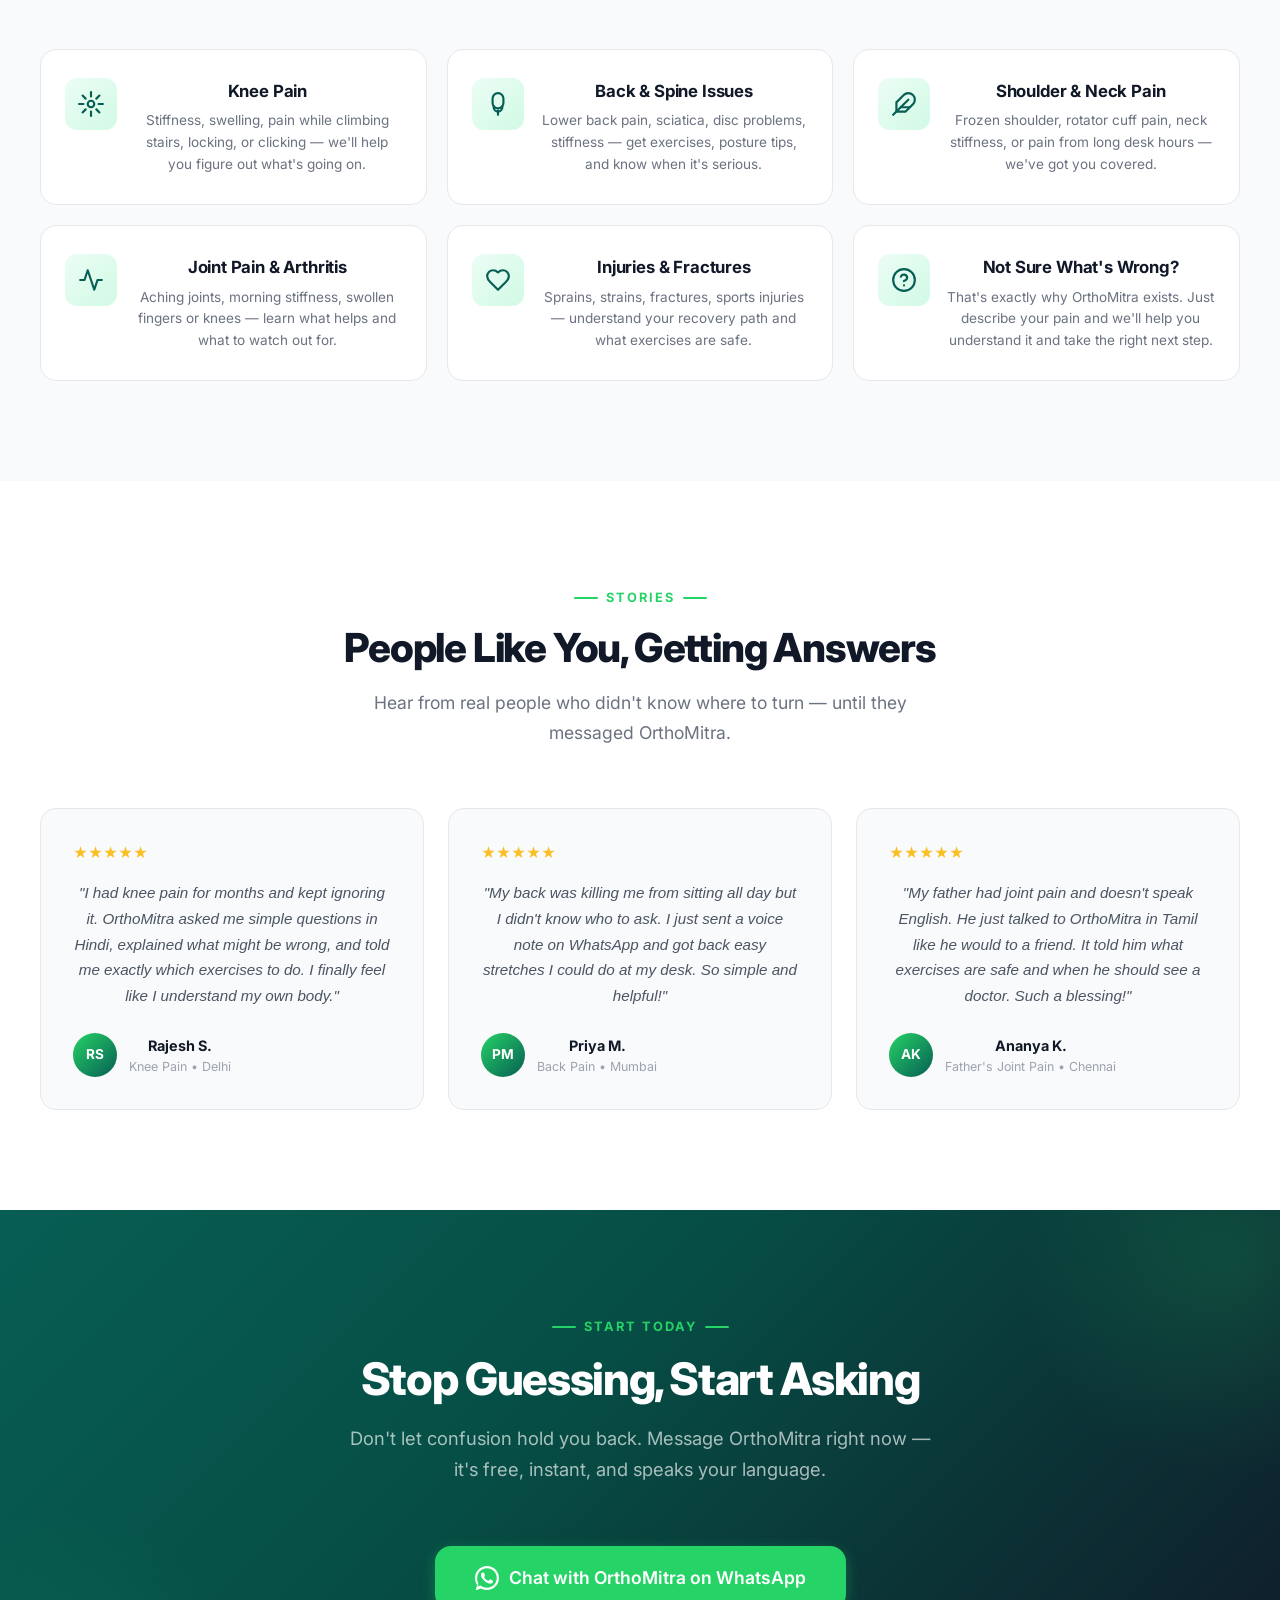
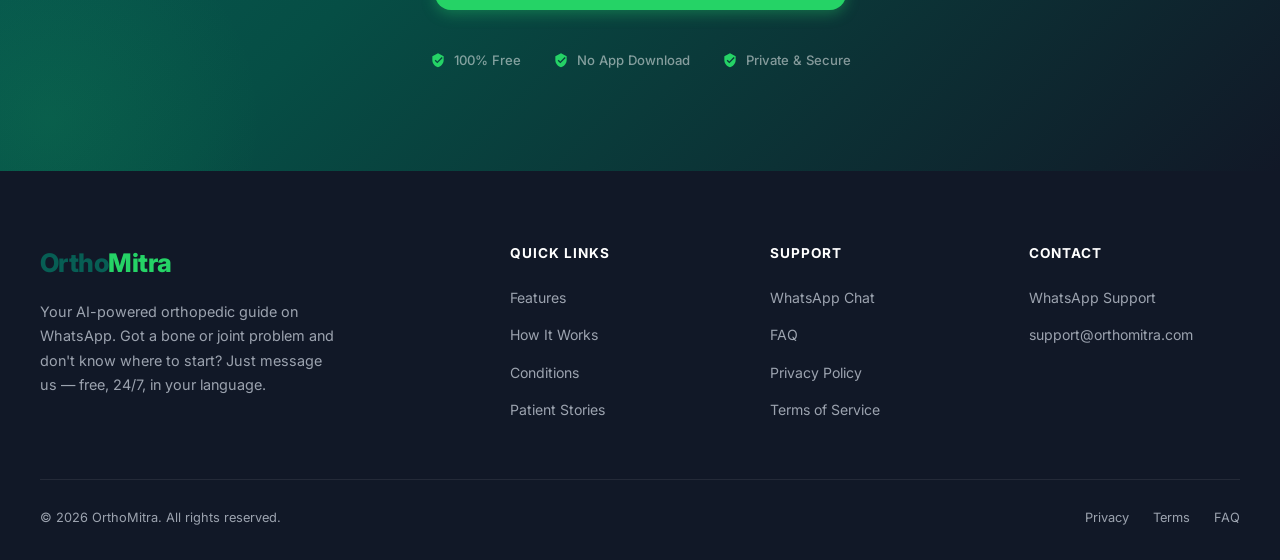
==== commit 8d3a9fdd: "Add FAQ, Privacy, Terms pages; replace emoji icons with SVGs; improve phone chat - Create FAQ, Priva" ====
--- a/index.html
+++ b/index.html
@@ -98,38 +98,44 @@
                             <div class="phone-header-status">online</div>
                         </div>
                         <div class="phone-header-actions">
-                            <span>&#9906;</span>
-                            <span>&#8942;</span>
+                            <svg width="16" height="16" viewBox="0 0 24 24" fill="none" stroke="currentColor" stroke-width="2" stroke-linecap="round" stroke-linejoin="round"><polygon points="23 7 16 12 23 17 23 7"/><rect x="1" y="5" width="15" height="14" rx="2" ry="2"/></svg>
+                            <svg width="16" height="16" viewBox="0 0 24 24" fill="none" stroke="currentColor" stroke-width="2" stroke-linecap="round" stroke-linejoin="round"><circle cx="12" cy="5" r="1"/><circle cx="12" cy="12" r="1"/><circle cx="12" cy="19" r="1"/></svg>
                         </div>
                     </div>
                     <div class="phone-chat">
                         <div class="chat-date-divider"><span>Today</span></div>
                         <div class="chat-bubble received">
-                            Hi! I'm OrthoMitra. What's bothering you?
-                            <div class="chat-meta"><span class="chat-time">10:30 AM</span></div>
+                            Welcome to OrthoMitra! I'm your ortho guide. Tell me what's bothering you — type or send a voice note in any language.
+                            <div class="chat-meta"><span class="chat-time">9:41 AM</span></div>
                         </div>
                         <div class="chat-bubble sent">
-                            My knee hurts when I climb stairs. Should I see a doctor?
-                            <div class="chat-meta"><span class="chat-time">10:31 AM</span> <span class="chat-check">&#10003;&#10003;</span></div>
+                            mera ghutna bahut dard karta hai seedhi chadते waqt 😟
+                            <div class="chat-meta"><span class="chat-time">9:42 AM</span> <span class="chat-check">&#10003;&#10003;</span></div>
                         </div>
                         <div class="chat-bubble received">
-                            That sounds like it could be medial knee pain. Here are some safe exercises to start:
+                            Lagta hai aapko patellofemoral pain ho sakta hai. Yeh kaafi common hai. Kuch safe exercises try karein:
                             <br><br>
-                            1. Quad sets (3&times;10)<br>
-                            2. Straight leg raises (3&times;10)<br>
-                            3. Wall sits (3&times;15s)
+                            1️⃣ Straight leg raise — 3&times;10<br>
+                            2️⃣ Wall sit — 3&times;15 sec<br>
+                            3️⃣ Quad stretch — 30 sec hold
                             <br><br>
-                            Want me to explain in Hindi?
-                            <div class="chat-meta"><span class="chat-time">10:31 AM</span></div>
+                            Agar dard 1 week mein kam na ho, toh ortho doctor se milein.
+                            <div class="chat-meta"><span class="chat-time">9:42 AM</span></div>
                         </div>
                         <div class="chat-bubble sent">
-                            Haan, Hindi mein batao!
-                            <div class="chat-meta"><span class="chat-time">10:32 AM</span> <span class="chat-check">&#10003;&#10003;</span></div>
+                            Thank you! Voice note bhej sakta hun?
+                            <div class="chat-meta"><span class="chat-time">9:43 AM</span> <span class="chat-check">&#10003;&#10003;</span></div>
+                        </div>
+                        <div class="chat-bubble received">
+                            Bilkul! Voice note bhejiye, main sun kar jawab dunga 🎙️
+                            <div class="chat-meta"><span class="chat-time">9:43 AM</span></div>
                         </div>
                     </div>
                     <div class="phone-input-bar">
                         <div class="phone-input">Type a message</div>
-                        <div class="phone-input-mic">&#9834;</div>
+                        <div class="phone-input-mic">
+                            <svg width="16" height="16" viewBox="0 0 24 24" fill="currentColor"><path d="M12 1a3 3 0 0 0-3 3v8a3 3 0 0 0 6 0V4a3 3 0 0 0-3-3z"/><path d="M19 10v2a7 7 0 0 1-14 0v-2"/><line x1="12" y1="19" x2="12" y2="23" stroke="currentColor" stroke-width="2"/></svg>
+                        </div>
                     </div>
                     <div class="phone-home-indicator"></div>
                     </div>
@@ -144,28 +150,36 @@
             <div class="trusted-by-label reveal">Helping people find answers for</div>
             <div class="trusted-by-stats reveal reveal-delay-1">
                 <div class="trusted-stat">
-                    <div class="trusted-stat-icon">🦵</div>
+                    <div class="trusted-stat-icon">
+                        <svg width="24" height="24" viewBox="0 0 24 24" fill="none" stroke="var(--teal)" stroke-width="2" stroke-linecap="round" stroke-linejoin="round"><path d="M17 21v-2a4 4 0 0 0-4-4H5a4 4 0 0 0-4 4v2"/><circle cx="9" cy="7" r="4"/><path d="M23 21v-2a4 4 0 0 0-3-3.87"/><path d="M16 3.13a4 4 0 0 1 0 7.75"/></svg>
+                    </div>
                     <div class="trusted-stat-text">
                         <div class="trusted-stat-value" data-count="1000" data-suffix="+">0</div>
                         <div class="trusted-stat-label">People Helped</div>
                     </div>
                 </div>
                 <div class="trusted-stat">
-                    <div class="trusted-stat-icon">🩺</div>
+                    <div class="trusted-stat-icon">
+                        <svg width="24" height="24" viewBox="0 0 24 24" fill="none" stroke="var(--teal)" stroke-width="2" stroke-linecap="round" stroke-linejoin="round"><path d="M22 12h-4l-3 9L9 3l-3 9H2"/></svg>
+                    </div>
                     <div class="trusted-stat-text">
                         <div class="trusted-stat-value" data-count="50" data-suffix="+">0</div>
                         <div class="trusted-stat-label">Ortho Conditions</div>
                     </div>
                 </div>
                 <div class="trusted-stat">
-                    <div class="trusted-stat-icon">🌍</div>
+                    <div class="trusted-stat-icon">
+                        <svg width="24" height="24" viewBox="0 0 24 24" fill="none" stroke="var(--teal)" stroke-width="2" stroke-linecap="round" stroke-linejoin="round"><circle cx="12" cy="12" r="10"/><line x1="2" y1="12" x2="22" y2="12"/><path d="M12 2a15.3 15.3 0 0 1 4 10 15.3 15.3 0 0 1-4 10 15.3 15.3 0 0 1-4-10 15.3 15.3 0 0 1 4-10z"/></svg>
+                    </div>
                     <div class="trusted-stat-text">
                         <div class="trusted-stat-value" data-count="10" data-suffix="+">0</div>
                         <div class="trusted-stat-label">Languages Supported</div>
                     </div>
                 </div>
                 <div class="trusted-stat">
-                    <div class="trusted-stat-icon">💬</div>
+                    <div class="trusted-stat-icon">
+                        <svg width="24" height="24" viewBox="0 0 24 24" fill="none" stroke="var(--teal)" stroke-width="2" stroke-linecap="round" stroke-linejoin="round"><path d="M21 15a2 2 0 0 1-2 2H7l-4 4V5a2 2 0 0 1 2-2h14a2 2 0 0 1 2 2z"/></svg>
+                    </div>
                     <div class="trusted-stat-text">
                         <div class="trusted-stat-value" data-count="50000" data-suffix="+">0</div>
                         <div class="trusted-stat-label">Messages Exchanged</div>
@@ -183,32 +197,44 @@
             <p class="section-subtitle reveal">Whether you're confused about your symptoms, looking for the right exercises, or just need someone to talk to about your pain &mdash; OrthoMitra is here.</p>
             <div class="features-grid">
                 <div class="feature-card reveal">
-                    <div class="feature-icon">🧭</div>
+                    <div class="feature-icon">
+                        <svg width="28" height="28" viewBox="0 0 24 24" fill="none" stroke="var(--teal)" stroke-width="2" stroke-linecap="round" stroke-linejoin="round"><circle cx="11" cy="11" r="8"/><line x1="21" y1="21" x2="16.65" y2="16.65"/><line x1="11" y1="8" x2="11" y2="14"/><line x1="8" y1="11" x2="14" y2="11"/></svg>
+                    </div>
                     <h3>Understand Your Problem</h3>
                     <p>Describe your pain or symptoms and get clear, easy-to-understand guidance on what might be going on and what to do next.</p>
                 </div>
                 <div class="feature-card reveal reveal-delay-1">
-                    <div class="feature-icon">🏋️</div>
+                    <div class="feature-icon">
+                        <svg width="28" height="28" viewBox="0 0 24 24" fill="none" stroke="var(--teal)" stroke-width="2" stroke-linecap="round" stroke-linejoin="round"><path d="M18 20V10"/><path d="M12 20V4"/><path d="M6 20v-6"/></svg>
+                    </div>
                     <h3>Exercises &amp; Relief Tips</h3>
                     <p>Get safe exercises and home remedies tailored to your specific condition — with step-by-step instructions you can follow.</p>
                 </div>
                 <div class="feature-card reveal reveal-delay-2">
-                    <div class="feature-icon">🩺</div>
+                    <div class="feature-icon">
+                        <svg width="28" height="28" viewBox="0 0 24 24" fill="none" stroke="var(--teal)" stroke-width="2" stroke-linecap="round" stroke-linejoin="round"><path d="M12 22s8-4 8-10V5l-8-3-8 3v7c0 6 8 10 8 10z"/><path d="M9 12l2 2 4-4"/></svg>
+                    </div>
                     <h3>Know When to See a Doctor</h3>
                     <p>Not sure if your pain needs medical attention? OrthoMitra helps you understand warning signs and when to seek professional help.</p>
                 </div>
                 <div class="feature-card reveal reveal-delay-1">
-                    <div class="feature-icon">🌍</div>
+                    <div class="feature-icon">
+                        <svg width="28" height="28" viewBox="0 0 24 24" fill="none" stroke="var(--teal)" stroke-width="2" stroke-linecap="round" stroke-linejoin="round"><circle cx="12" cy="12" r="10"/><line x1="2" y1="12" x2="22" y2="12"/><path d="M12 2a15.3 15.3 0 0 1 4 10 15.3 15.3 0 0 1-4 10 15.3 15.3 0 0 1-4-10 15.3 15.3 0 0 1 4-10z"/></svg>
+                    </div>
                     <h3>Talk in Your Language</h3>
                     <p>Chat in Hindi, Tamil, Telugu, Bengali, Marathi, Kannada, and 10+ more languages. No English needed.</p>
                 </div>
                 <div class="feature-card reveal reveal-delay-2">
-                    <div class="feature-icon">🎙️</div>
+                    <div class="feature-icon">
+                        <svg width="28" height="28" viewBox="0 0 24 24" fill="none" stroke="var(--teal)" stroke-width="2" stroke-linecap="round" stroke-linejoin="round"><path d="M12 1a3 3 0 0 0-3 3v8a3 3 0 0 0 6 0V4a3 3 0 0 0-3-3z"/><path d="M19 10v2a7 7 0 0 1-14 0v-2"/><line x1="12" y1="19" x2="12" y2="23"/><line x1="8" y1="23" x2="16" y2="23"/></svg>
+                    </div>
                     <h3>Just Send a Voice Note</h3>
                     <p>Can't type? Just send a voice message on WhatsApp. OrthoMitra listens and responds — perfect when you're in pain.</p>
                 </div>
                 <div class="feature-card reveal reveal-delay-3">
-                    <div class="feature-icon">⏰</div>
+                    <div class="feature-icon">
+                        <svg width="28" height="28" viewBox="0 0 24 24" fill="none" stroke="var(--teal)" stroke-width="2" stroke-linecap="round" stroke-linejoin="round"><circle cx="12" cy="12" r="10"/><polyline points="12 6 12 12 16 14"/></svg>
+                    </div>
                     <h3>Available Anytime</h3>
                     <p>Pain doesn't wait for office hours. Get help at 2 AM or 2 PM — no appointments, no queues, no delays.</p>
                 </div>
@@ -226,21 +252,27 @@
                 <div class="step reveal">
                     <div class="step-number">1</div>
                     <div class="step-connector-line"></div>
-                    <div class="step-icon">💬</div>
+                    <div class="step-icon">
+                        <svg width="32" height="32" viewBox="0 0 24 24" fill="none" stroke="var(--green)" stroke-width="2" stroke-linecap="round" stroke-linejoin="round"><path d="M21 11.5a8.38 8.38 0 0 1-.9 3.8 8.5 8.5 0 0 1-7.6 4.7 8.38 8.38 0 0 1-3.8-.9L3 21l1.9-5.7a8.38 8.38 0 0 1-.9-3.8 8.5 8.5 0 0 1 4.7-7.6 8.38 8.38 0 0 1 3.8-.9h.5a8.48 8.48 0 0 1 8 8v.5z"/></svg>
+                    </div>
                     <h3>Click to Chat</h3>
                     <p>Tap the WhatsApp button — no app to download, no account to create. Just start talking.</p>
                 </div>
                 <div class="step reveal reveal-delay-2">
                     <div class="step-number">2</div>
                     <div class="step-connector-line"></div>
-                    <div class="step-icon">🗣️</div>
+                    <div class="step-icon">
+                        <svg width="32" height="32" viewBox="0 0 24 24" fill="none" stroke="var(--green)" stroke-width="2" stroke-linecap="round" stroke-linejoin="round"><path d="M21 15a2 2 0 0 1-2 2H7l-4 4V5a2 2 0 0 1 2-2h14a2 2 0 0 1 2 2z"/><line x1="9" y1="10" x2="15" y2="10"/><line x1="12" y1="7" x2="12" y2="13"/></svg>
+                    </div>
                     <h3>Describe Your Problem</h3>
                     <p>Tell OrthoMitra what's bothering you — knee pain, back ache, stiff shoulder, anything ortho. Type or send a voice note in any language.</p>
                 </div>
                 <div class="step reveal reveal-delay-4">
                     <div class="step-number">3</div>
                     <div class="step-connector-line"></div>
-                    <div class="step-icon">✨</div>
+                    <div class="step-icon">
+                        <svg width="32" height="32" viewBox="0 0 24 24" fill="none" stroke="var(--green)" stroke-width="2" stroke-linecap="round" stroke-linejoin="round"><polyline points="9 11 12 14 22 4"/><path d="M21 12v7a2 2 0 0 1-2 2H5a2 2 0 0 1-2-2V5a2 2 0 0 1 2-2h11"/></svg>
+                    </div>
                     <h3>Get Clear Guidance</h3>
                     <p>Receive easy-to-follow advice — exercises, home care tips, and whether you should see a doctor.</p>
                 </div>
@@ -256,42 +288,54 @@
             <p class="section-subtitle reveal">From everyday aches to serious injuries &mdash; just describe your problem and OrthoMitra will guide you.</p>
             <div class="conditions-grid">
                 <div class="condition-card reveal">
-                    <div class="condition-icon">🦵</div>
+                    <div class="condition-icon">
+                        <svg width="26" height="26" viewBox="0 0 24 24" fill="none" stroke="var(--teal)" stroke-width="2" stroke-linecap="round" stroke-linejoin="round"><circle cx="12" cy="12" r="3"/><path d="M12 1v4"/><path d="M12 19v4"/><path d="M4.22 4.22l2.83 2.83"/><path d="M16.95 16.95l2.83 2.83"/><path d="M1 12h4"/><path d="M19 12h4"/><path d="M4.22 19.78l2.83-2.83"/><path d="M16.95 7.05l2.83-2.83"/></svg>
+                    </div>
                     <div>
                         <h3>Knee Pain</h3>
                         <p>Stiffness, swelling, pain while climbing stairs, locking, or clicking &mdash; we'll help you figure out what's going on.</p>
                     </div>
                 </div>
                 <div class="condition-card reveal reveal-delay-1">
-                    <div class="condition-icon">🔙</div>
+                    <div class="condition-icon">
+                        <svg width="26" height="26" viewBox="0 0 24 24" fill="none" stroke="var(--teal)" stroke-width="2" stroke-linecap="round" stroke-linejoin="round"><path d="M12 2a5 5 0 0 1 5 5v4a5 5 0 0 1-10 0V7a5 5 0 0 1 5-5z"/><path d="M8 14v1a4 4 0 0 0 8 0v-1"/><line x1="12" y1="18" x2="12" y2="22"/></svg>
+                    </div>
                     <div>
                         <h3>Back &amp; Spine Issues</h3>
                         <p>Lower back pain, sciatica, disc problems, stiffness &mdash; get exercises, posture tips, and know when it's serious.</p>
                     </div>
                 </div>
                 <div class="condition-card reveal reveal-delay-2">
-                    <div class="condition-icon">💪</div>
+                    <div class="condition-icon">
+                        <svg width="26" height="26" viewBox="0 0 24 24" fill="none" stroke="var(--teal)" stroke-width="2" stroke-linecap="round" stroke-linejoin="round"><path d="M20.24 12.24a6 6 0 0 0-8.49-8.49L5 10.5V19h8.5z"/><line x1="16" y1="8" x2="2" y2="22"/><line x1="17.5" y1="15" x2="9" y2="15"/></svg>
+                    </div>
                     <div>
                         <h3>Shoulder &amp; Neck Pain</h3>
                         <p>Frozen shoulder, rotator cuff pain, neck stiffness, or pain from long desk hours &mdash; we've got you covered.</p>
                     </div>
                 </div>
                 <div class="condition-card reveal reveal-delay-1">
-                    <div class="condition-icon">🦴</div>
+                    <div class="condition-icon">
+                        <svg width="26" height="26" viewBox="0 0 24 24" fill="none" stroke="var(--teal)" stroke-width="2" stroke-linecap="round" stroke-linejoin="round"><path d="M22 12h-4l-3 9L9 3l-3 9H2"/></svg>
+                    </div>
                     <div>
                         <h3>Joint Pain &amp; Arthritis</h3>
                         <p>Aching joints, morning stiffness, swollen fingers or knees &mdash; learn what helps and what to watch out for.</p>
                     </div>
                 </div>
                 <div class="condition-card reveal reveal-delay-2">
-                    <div class="condition-icon">🩹</div>
+                    <div class="condition-icon">
+                        <svg width="26" height="26" viewBox="0 0 24 24" fill="none" stroke="var(--teal)" stroke-width="2" stroke-linecap="round" stroke-linejoin="round"><path d="M19 14c1.49-1.46 3-3.21 3-5.5A5.5 5.5 0 0 0 16.5 3c-1.76 0-3 .5-4.5 2-1.5-1.5-2.74-2-4.5-2A5.5 5.5 0 0 0 2 8.5c0 2.3 1.5 4.05 3 5.5l7 7z"/></svg>
+                    </div>
                     <div>
                         <h3>Injuries &amp; Fractures</h3>
                         <p>Sprains, strains, fractures, sports injuries &mdash; understand your recovery path and what exercises are safe.</p>
                     </div>
                 </div>
                 <div class="condition-card reveal reveal-delay-3">
-                    <div class="condition-icon">🤔</div>
+                    <div class="condition-icon">
+                        <svg width="26" height="26" viewBox="0 0 24 24" fill="none" stroke="var(--teal)" stroke-width="2" stroke-linecap="round" stroke-linejoin="round"><circle cx="12" cy="12" r="10"/><path d="M9.09 9a3 3 0 0 1 5.83 1c0 2-3 3-3 3"/><line x1="12" y1="17" x2="12.01" y2="17"/></svg>
+                    </div>
                     <div>
                         <h3>Not Sure What's Wrong?</h3>
                         <p>That's exactly why OrthoMitra exists. Just describe your pain and we'll help you understand it and take the right next step.</p>
@@ -395,9 +439,9 @@
                     <h4>Support</h4>
                     <ul class="footer-links">
                         <li><a href="#" id="footerWhatsappLink">WhatsApp Chat</a></li>
-                        <li><a href="#">FAQ</a></li>
-                        <li><a href="#">Privacy Policy</a></li>
-                        <li><a href="#">Terms of Service</a></li>
+                        <li><a href="faq.html">FAQ</a></li>
+                        <li><a href="privacy.html">Privacy Policy</a></li>
+                        <li><a href="terms.html">Terms of Service</a></li>
                     </ul>
                 </div>
                 <div>
@@ -411,9 +455,9 @@
             <div class="footer-bottom">
                 <span>&copy; 2026 OrthoMitra. All rights reserved.</span>
                 <div class="footer-bottom-links">
-                    <a href="#">Privacy</a>
-                    <a href="#">Terms</a>
-                    <a href="#">Disclaimer</a>
+                    <a href="privacy.html">Privacy</a>
+                    <a href="terms.html">Terms</a>
+                    <a href="faq.html">FAQ</a>
                 </div>
             </div>
         </div>
--- a/css/style.css
+++ b/css/style.css
@@ -1485,6 +1485,97 @@
 }
 
 /* ============================================
+   Legal / Info Pages (FAQ, Privacy, Terms)
+   ============================================ */
+.legal-page {
+    padding-top: 140px;
+    padding-bottom: 80px;
+}
+
+.legal-page h1 {
+    font-size: 2.5rem;
+    font-weight: 800;
+    color: var(--gray-900);
+    margin-bottom: 12px;
+    letter-spacing: -0.03em;
+    line-height: 1.2;
+}
+
+.legal-updated {
+    font-size: 0.9rem;
+    color: var(--gray-400);
+    margin-bottom: 48px;
+}
+
+.legal-page h2 {
+    font-size: 1.3rem;
+    font-weight: 700;
+    color: var(--gray-900);
+    margin-top: 40px;
+    margin-bottom: 12px;
+    letter-spacing: -0.01em;
+}
+
+.legal-page p {
+    font-size: 0.95rem;
+    color: var(--gray-600);
+    line-height: 1.75;
+    margin-bottom: 16px;
+}
+
+.legal-page ul {
+    margin: 8px 0 20px 24px;
+    color: var(--gray-600);
+    font-size: 0.95rem;
+    line-height: 1.75;
+}
+
+.legal-page ul li {
+    margin-bottom: 6px;
+}
+
+.legal-page a {
+    color: var(--teal);
+    text-decoration: underline;
+    text-decoration-color: var(--green-light);
+    text-underline-offset: 3px;
+    transition: color var(--transition);
+}
+
+.legal-page a:hover {
+    color: var(--green-dark);
+}
+
+/* FAQ items */
+.faq-item {
+    padding: 28px 0;
+    border-bottom: 1px solid var(--gray-200);
+}
+
+.faq-item:first-of-type {
+    padding-top: 0;
+}
+
+.faq-item:last-of-type {
+    border-bottom: none;
+}
+
+.faq-item h3 {
+    font-size: 1.1rem;
+    font-weight: 700;
+    color: var(--gray-900);
+    margin-bottom: 10px;
+    letter-spacing: -0.01em;
+}
+
+.faq-item p {
+    font-size: 0.95rem;
+    color: var(--gray-500);
+    line-height: 1.7;
+    margin-bottom: 0;
+}
+
+/* ============================================
    Mobile Responsive
    ============================================ */
 @media (max-width: 1024px) {
@@ -1661,6 +1752,20 @@
     .whatsapp-float-tooltip {
         display: none;
     }
+
+    .legal-page {
+        padding-top: 110px;
+        padding-bottom: 60px;
+    }
+
+    .legal-page h1 {
+        font-size: 1.9rem;
+    }
+
+    .legal-page h2 {
+        font-size: 1.15rem;
+        margin-top: 32px;
+    }
 }
 
 @media (max-width: 480px) {
@@ -1693,4 +1798,21 @@
         padding: 16px 32px;
         font-size: 1rem;
     }
-}
+
+    .legal-page h1 {
+        font-size: 1.6rem;
+    }
+
+    .legal-page p,
+    .legal-page ul {
+        font-size: 0.9rem;
+    }
+
+    .faq-item {
+        padding: 22px 0;
+    }
+
+    .faq-item h3 {
+        font-size: 1rem;
+    }
+}
